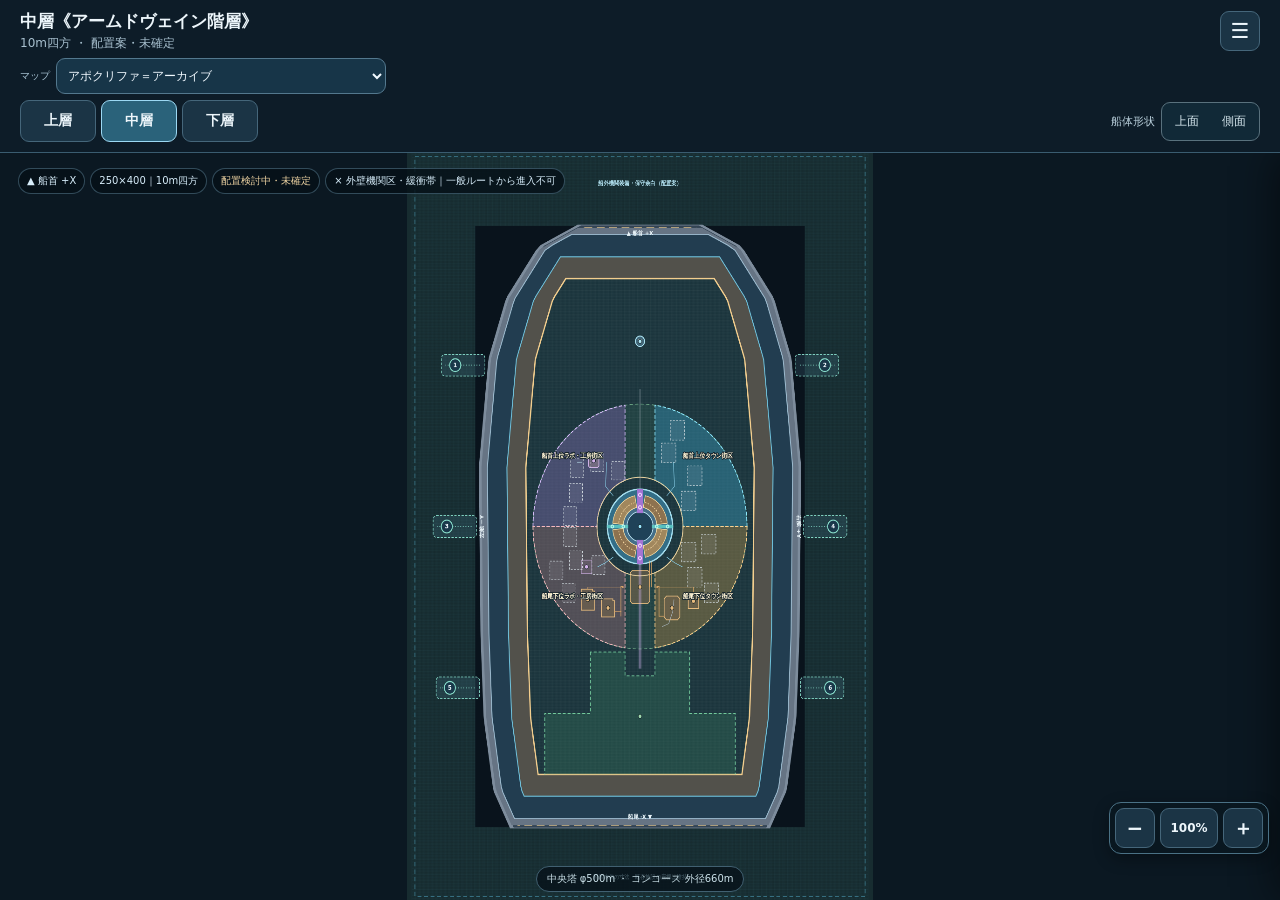
==== index.html @ a23cf56b "Draw and pick edited Arbora macro shapes instead of bounding rectangles" ====
<!doctype html><html lang="ja"><head><meta charset="utf-8"><meta name="viewport" content="width=device-width,initial-scale=1,viewport-fit=cover"><title>AA 階層マップ｜上層・中層・下層</title><style>
:root{color-scheme:dark;--panel:#102330;--line:#3a5c70;--muted:#a8c0cf;--fg:#edf6fb; font-family:system-ui,'Noto Sans JP',sans-serif}
*{box-sizing:border-box}html,body{margin:0;height:100%;}body{overflow:hidden;background:#08131b;color:var(--fg)}
button{font:inherit;cursor:pointer;color:inherit;border:1px solid #45667a;background:#1b3445;border-radius:9px;padding:9px 12px}
button:disabled{opacity:.35;cursor:wait}button:hover:not(:disabled){border-color:#98cdea}button.on{background:#245e78;border-color:#89d3f2}
.app{height:100vh;height:100dvh;display:grid;grid-template-rows:auto minmax(0,1fr);overflow:hidden}
.topbar{position:relative;z-index:5;display:grid;grid-template-columns:minmax(0,1fr) auto;grid-template-areas:"title menu" "world world" "floors shape";align-items:center;gap:6px 9px;min-height:94px;padding:8px 12px;border-bottom:1px solid var(--line);background:#0d1c28;padding-top:max(8px,env(safe-area-inset-top))}
.topbar .brand{grid-area:title}
.topbar #menuBtn{grid-area:menu;justify-self:end}
.worldNav{grid-area:world;display:flex;align-items:center;min-width:0;gap:6px}
.worldNav label{font-size:10px;color:#abc6d6;flex:none}
.worldSelect{width:100%;min-width:0;max-width:330px;border:1px solid #53788e;border-radius:9px;background:#173548;color:#f1f9ff;font-size:12px;font-family:inherit;min-height:36px;padding:6px 7px}
.worldSelect:focus-visible{outline:2px solid #97d6ef;outline-offset:1px}
.floor-tabs{grid-area:floors;justify-self:start}
.worldEmpty{position:absolute;inset:0;display:flex;justify-content:center;align-items:center;padding:20px;text-align:center;background:#0b1822}
.worldEmpty[hidden]{display:none}
.worldEmptyInner{max-width:410px;border:1px solid #3b596c;border-radius:15px;padding:24px 20px;background:#122733}
.worldEmptyInner h2{font-size:20px;margin:0 0 12px}
.worldEmptyInner p{font-size:13px;color:#b6cddd;line-height:1.7;margin:0}
.app[data-world="dark_world"] .topbar{grid-template-areas:"title menu" "world world"}
.app[data-world="dark_world"] .floor-tabs,.app[data-world="dark_world"] .mapfooter,.app[data-world="dark_world"] #shipOrientationChip,.app[data-world="dark_world"] .drawerTabs,.app[data-world="dark_world"] .drawerSection{display:none!important}
.app[data-world="dark_world"] #darkWorldControls{display:flex!important}
.darkSwatchGrid{display:grid;grid-template-columns:repeat(2,minmax(0,1fr));gap:7px}
.darkSwatch{display:flex;gap:7px;align-items:center;text-align:left;font-size:12px;min-height:37px;min-width:0;padding:6px}
.darkSwatch.on{background:#245c77;border-color:#a9def5}
.darkColor{display:inline-block;flex:none;width:17px;height:17px;border-radius:5px;border:1px solid #ffffff55}
.darkModeButtons{display:grid;grid-template-columns:repeat(3,minmax(0,1fr));gap:6px}
.darkModeButtons button{padding:8px 3px;font-size:11px}
.darkEditingInfo{font-size:12px;line-height:1.65;color:#b9d1df}
.darkActionButtons{display:grid;grid-template-columns:1fr 1fr;gap:8px}
.darkActionButtons button{font-size:12px;padding:10px 5px}
.mapGridInputs{display:grid;grid-template-columns:1fr 1fr;gap:8px;margin:7px 0}
.mapGridInputs label{font-size:12px;color:#b8d3e2;min-width:0}
.mapGridInputs input{width:100%;min-width:0;font:inherit;font-size:15px;padding:9px 7px;margin-top:5px;border:1px solid #52768a;border-radius:8px;background:#0c1e29;color:#fff}
.mapGridApply{width:100%;font-weight:700;margin-top:4px}
.mapGridPresets{display:grid;grid-template-columns:repeat(4,minmax(0,1fr));gap:5px;margin-top:9px}
.mapGridPresets button{padding:8px 2px;font-size:11px;white-space:nowrap}
.mapGridHint{font-size:11px;line-height:1.55;color:#b8cddc}
.darkOverlayButtons{display:grid;grid-template-columns:repeat(3,minmax(0,1fr));gap:5px}
.darkOverlayButtons button{padding:9px 3px;font-size:11px}
.darkList{display:flex;flex-direction:column;gap:7px}
.darkListItem{display:grid;grid-template-columns:minmax(0,1fr) auto;align-items:center;gap:6px;border:1px solid #3a5969;border-radius:9px;padding:7px;background:#122a37}
.darkListItem input{min-width:0;width:100%;padding:6px 7px;color:#f1f7fa;background:#0b1f2d;border:1px solid #52768a;border-radius:6px;font-size:12px}
.darkListItem button{padding:6px 8px;font-size:11px}
.darkTextInput{width:100%;margin:7px 0;padding:9px;color:#f1f7fa;background:#0b1f2d;border:1px solid #52768a;border-radius:7px;font-size:13px}
.darkTiny{font-size:11px;line-height:1.55;color:#a4c2d0}
.darkModeButtons{grid-template-columns:repeat(3,minmax(0,1fr))}
#darkWorldControls[hidden]{display:none!important}
.iconbtn{width:40px;height:40px;padding:0;flex:none;font-size:21px;display:grid;place-items:center}
.brand{min-width:0;flex:1;display:flex;flex-direction:column;gap:2px;overflow:hidden}
.brand h1{margin:0;font-size:14px;font-weight:750;white-space:nowrap;text-overflow:ellipsis;overflow:hidden}
.brand p{margin:0;font-size:10px;color:var(--muted);white-space:nowrap;overflow:hidden;text-overflow:ellipsis}
.floor-tabs{display:flex;gap:5px;flex:none}
.floor-tab{min-width:49px;padding:9px 9px;font-size:12px;font-weight:700;white-space:nowrap}
.floor-tab.on{background:#2a627a;border-color:#9cd8f3}
.floor-tab small{display:none}
.mapstage{min-height:0;position:relative;overflow:hidden}
.mapbox{position:absolute;inset:0;display:flex;align-items:center;justify-content:center;background:#0b1822;overflow:hidden}
.mapbox canvas{display:block;max-height:100%;max-width:100%;width:auto;height:auto;aspect-ratio:5/8;object-fit:contain;cursor:grab;touch-action:none;background:#172b30}
.mapchips{position:absolute;left:10px;top:10px;display:flex;flex-wrap:wrap;gap:5px;pointer-events:none;max-width:calc(100% - 20px)}
.chip{font-size:10px;padding:5px 8px;border-radius:99px;background:rgba(6,16,24,.82);border:1px solid rgba(117,164,190,.4);color:#d7edfa}
#layoutNotice{color:#efd4a3}
.mapfooter{position:absolute;bottom:8px;left:8px;right:8px;display:flex;justify-content:center;pointer-events:none}
.scale{font-size:10px;color:#cce2ea;background:rgba(6,16,24,.76);padding:5px 10px;border-radius:99px;border:1px solid #416071}
.drawerShade{position:absolute;inset:0;z-index:15;background:rgba(2,8,12,.52);display:none}
.drawerShade.show{display:block}
.drawer{position:absolute;left:auto;right:0;top:0;bottom:0;z-index:16;width:min(355px,78vw);border-left:1px solid #49697c;background:#10222e;box-shadow:-14px 0 38px #0007;transform:translateX(102%);transition:transform .23s ease;display:flex;flex-direction:column;overflow:hidden}
.drawer.open{transform:translateX(0)}
.drawerHeader{display:flex;flex-direction:column;gap:7px;padding:12px 12px 9px;border-bottom:1px solid #314f60;font-weight:750;flex:none}
.drawerTitle{font-size:13px;font-weight:750;color:#d5ebf7}
.drawerTabs{display:grid;grid-template-columns:repeat(3,minmax(0,1fr));gap:5px}
.drawerTab{font-size:12px;font-weight:700;padding:9px 4px;border-color:#3f6276;background:#162d3c;white-space:nowrap}
.drawerTab.on{background:#28617e;border-color:#9fd5ec}
.drawerBody{flex:1;min-height:0}
.drawerSection{display:flex;flex-direction:column;gap:14px}
.drawerSection[hidden]{display:none!important}
.drawerBody{min-height:0;overflow:auto;overscroll-behavior:contain;padding:14px;display:flex;flex-direction:column;gap:14px;padding-bottom:max(16px,env(safe-area-inset-bottom))}
.panel{border:1px solid #345568;border-radius:12px;background:#152c3a;padding:12px}
.panel h2{font-size:14px;margin:0 0 10px}
.panel p{font-size:12px;line-height:1.6;color:var(--muted);margin:8px 0}
.controls{display:grid;grid-template-columns:1fr 1fr;gap:7px}
.controls button{font-size:12px;text-align:left;padding:9px}
.controls #reset{grid-column:span 2;text-align:center}
#gridSize{font-size:11px}
#places{display:flex;flex-wrap:wrap;gap:6px;max-height:240px;overflow-y:auto}
.listbtn{padding:7px 9px;font-size:12px}.listbtn.on{background:#276380;border-color:#b8e3f3}
.placeGroup{display:flex;flex-direction:column;gap:6px;padding:8px;border-radius:10px;border:1px solid #547183;background:#0f2634;width:100%}
.placeGroupTitle{font-weight:750;background:#3b3c35;border-color:#b99c62}
.placeGroupChildren{display:flex;flex-wrap:wrap;gap:5px}
.placeGroupChildren .listbtn{font-size:11px;padding:7px 8px}
.compoundBranches{display:flex;flex-wrap:wrap;gap:6px;margin:9px 0}
.compoundBranches button{font-size:12px;padding:8px 9px}
.compoundNote{font-size:11px;color:#b7c8d4}
.compoundFunctions{margin:8px 0 0;padding-left:18px;color:#d9e7ef;font-size:12px;line-height:1.6}
.legend{display:grid;grid-template-columns:18px 1fr;gap:7px 9px;font-size:12px;align-items:center;line-height:1.35}
.swatch{height:9px;border-radius:4px}
.layoutButton{width:100%;text-align:center;background:#64492e;border-color:#bd9460;font-weight:650}
.editLink{display:block;border:1px solid #7cb6d4;padding:10px;text-align:center;border-radius:9px;color:#e9f6ff;background:#25506a;text-decoration:none;font-size:12px}
.notice{font-size:12px;line-height:1.7;color:var(--muted)}
.selectedDetail{font-size:12px;line-height:1.55;overflow-wrap:anywhere}
.selectedDetail h3{font-size:15px;margin:0 0 9px;color:#f3fbff}
.selectedDetail p{margin:8px 0;color:#dcebf4}
.selectedDetail .meta{margin:8px 0}
.zoomControls{position:absolute;right:11px;bottom:46px;z-index:18;display:flex;align-items:center;gap:5px;background:rgba(9,23,32,.92);border:1px solid #4a7185;border-radius:12px;padding:5px;box-shadow:0 5px 16px #0005}
.zoomControls button{min-width:40px;min-height:40px;padding:4px 8px;font-size:20px;font-weight:700;touch-action:manipulation}
.zoomControls .zoomReset{font-size:12px;min-width:58px}
@media(max-width:425px){.drawer{width:min(340px,78vw)}.zoomControls{right:8px;bottom:38px;gap:3px}.zoomControls button{min-width:35px;min-height:37px}.zoomControls .zoomReset{min-width:51px}}
.popupMask{position:absolute;inset:0;background:transparent;display:none;z-index:25;align-items:flex-end;justify-content:flex-start;padding:12px;padding-bottom:102px;pointer-events:none}
.popupMask.show{display:flex}
.popupCard{position:relative;width:min(350px,74%);max-height:min(40%,280px);overflow-y:auto;pointer-events:auto;background:#152a37;border-radius:16px;border:1px solid #6289a0;padding:17px 38px 13px 16px;box-shadow:0 18px 44px #0009}
.popupCard h3{margin:0 0 9px;font-size:18px}
.popupDismiss{position:absolute;right:6px;top:6px;min-width:30px;min-height:30px;font-size:19px;border-radius:8px;border:1px solid #668697;background:#193542;color:#eff7fa;cursor:pointer}
.popupCard p{font-size:13px;line-height:1.65;margin:8px 0}
.popupCard .small,.popupCard .extra{color:#b6d2e1;font-size:12px}
.meta{display:flex;flex-wrap:wrap;gap:5px;margin:7px 0}
.pill{font-size:11px;border:1px solid #628092;padding:3px 8px;border-radius:99px;color:#d6edf8}
.popHint{font-size:11px;color:#95b3c2;margin-top:12px}
@media(min-width:760px){.topbar{min-height:72px;padding:10px 20px}.brand h1{font-size:17px}.brand p{font-size:12px}.floor-tab{font-size:14px;min-width:76px;padding:11px 15px}.mapchips{left:18px;top:15px}}
@media(max-width:375px){.topbar{gap:5px;padding-inline:7px}.iconbtn{width:36px;height:38px}.floor-tab{min-width:42px;padding:7px 6px}.brand h1{font-size:12px}.brand p{font-size:9px}.worldNav label{display:none}.worldSelect{font-size:11px;padding-inline:5px}}
.shipViews{display:inline-flex;gap:3px;padding:3px;border:1px solid #59717d;border-radius:9px;background:#112937}
.shipViews button{cursor:pointer;color:#d8e9f0;background:transparent;border:1px solid transparent;border-radius:7px;padding:5px 8px;font-size:12px;white-space:nowrap}
.shipViews button.on{background:#296780;border-color:#7eaec5;color:#fff}
.shipViews[hidden]{display:none!important}
.shapeHeader{grid-area:shape;display:flex;align-items:center;gap:6px;justify-self:end}
.shapeHeader[hidden]{display:none!important}
.shapeHeaderLabel{font-size:11px;color:#b8ceda;white-space:nowrap}
.shapeHeader .shipViews button{padding:6px 9px;font-size:12px}
@media(max-width:440px){.shapeHeaderLabel{font-size:10px}.shapeHeader .shipViews button{padding:6px 7px;font-size:11px}.floor-tab{min-width:42px;padding:7px 6px}}
.shipPartsLegend{position:absolute;z-index:8;left:10px;bottom:10px;width:min(310px,calc(100% - 20px));max-height:60vh;overflow:auto;padding:9px 11px;border:1px solid #64869a;border-radius:11px;background:#0d2637f5;box-shadow:0 8px 24px #0008}
.shipPartsLegend[hidden]{display:none!important}
.shipPartsLegend summary{font-size:13px;font-weight:750;cursor:pointer}
.shipPartsHint{font-size:11px;line-height:1.55;color:#b9d0dd}
.shipPartsList{display:grid;grid-template-columns:repeat(2,minmax(0,1fr));gap:5px;margin-top:8px}
.shipPartsList button{text-align:left;font-size:11px;padding:7px 6px;min-width:0}
.shipPartsList button.on{background:#665738;border-color:#ffe19c}
.shipPartDetail{font-size:12px;line-height:1.6;margin-top:9px;padding:9px;border:1px solid #426175;border-radius:8px;background:#163145}
.shipPartDetail strong{display:block;margin-bottom:4px}
.shipPartStatus{font-size:10px;color:#edd4a0}
@media(max-width:420px){.shipPartsLegend{max-height:49vh;width:min(290px,calc(100% - 16px))}.shipPartsList button{font-size:10px}}

.propulsionPanel{border-left:3px solid #8bd1e4}
.propulsionHelp{color:#cde0ea;font-size:12px;line-height:1.7}
.propulsionList{display:grid;grid-template-columns:repeat(2,minmax(0,1fr));gap:5px}
.propulsionListButton{font-size:11px!important;padding:8px 7px!important;text-align:left}
.propulsionListButton span{font-size:10px;color:#e2ce9e}
.propulsionListButton.on{background:#514d36;border-color:#ead9a4}
.propulsionHint{color:#c4d5df;font-size:11px;line-height:1.6}

.shipHullLayersLegend{display:flex;flex-wrap:wrap;align-items:center;justify-content:center;gap:5px 12px;padding:7px 10px;margin:3px auto 6px;border:1px solid #345263;background:#102533;border-radius:9px;max-width:760px;font-size:11px;color:#dae9ef}
.shipHullLayersLegend[hidden]{display:none}
.shipHullLayersLegend span{display:inline-flex;align-items:center;gap:5px}
.shipHullLayersLegend i{display:inline-block;width:13px;height:13px;border:1px solid #a9b7bf;border-radius:2px;flex:none}
.shipHullLayersLegend .shipLayerDraft{color:#d8be83;font-size:10px}
.aaCollisionItem{display:flex;gap:5px;align-items:center;flex-wrap:wrap;padding:5px 0;border-bottom:1px solid #324452;font-size:11px}
.aaCollisionItem button{font-size:11px;color:#ffd0c4;border:1px solid #915e5b;background:#332a30;border-radius:5px;padding:5px;cursor:pointer}
.aaCollisionItem small{color:#d4c3b4;font-size:10px}
#aaCollisionCount{color:#ffafa5}
.lowerRouteLegend{display:flex;flex-wrap:wrap;gap:5px 13px;font-size:11px;padding:8px;border:1px solid #425462;border-radius:8px;color:#e5d8b9}
#lowerRoutingPanel[hidden]{display:none}
</style></head>
<body><div class="app" id="appRoot" data-world="apocrypha_archive">
<header class="topbar">
 <div class="brand"><h1 id="mapTitle">中層《アームドヴェイン階層》</h1><p id="mapSubtitle">100m四方 ・ 配置案を読み込み中</p></div>
 <nav class="floor-tabs" role="tablist" aria-label="階層マップ">
  <button class="floor-tab" type="button" role="tab" aria-selected="false" data-map="upper">上層</button>
  <button class="floor-tab on" type="button" role="tab" aria-selected="true" data-map="middle">中層</button>
  <button class="floor-tab" type="button" role="tab" aria-selected="false" data-map="lower">下層</button>
 </nav>
 <div class="shapeHeader" id="shipViewControls" aria-label="船体の外観（上面・側面）"><span class="shapeHeaderLabel">船体形状</span><span class="shipViews"><button id="shipTopView" type="button" aria-pressed="false">上面</button><button id="shipSideView" type="button" aria-pressed="false">側面</button></span></div>
 <div class="worldNav"><label for="worldSelect">マップ</label><select id="worldSelect" class="worldSelect" aria-label="表示するマップを選択"></select></div>
 <button id="menuBtn" class="iconbtn" type="button" aria-label="表示メニューを開く" aria-controls="drawer" aria-expanded="false">☰</button>
</header>
<main class="mapstage">
 <div class="mapbox"><canvas id="map" width="1000" height="1600" aria-label="施設・道路をタップして概要を表示するマップ"></canvas></div>
 <section id="worldEmpty" class="worldEmpty" hidden aria-live="polite"><div class="worldEmptyInner"><h2 id="emptyWorldTitle">ダークワールド</h2><p>このマップのデータはまだ登録されていません。追加後にここから切り替えられます。</p></div></section>
 <details id="shipPartsLegend" class="shipPartsLegend" hidden><summary>船体の部位を確認 <span id="shipPartsCount"></span></summary><p class="shipPartsHint">図の番号または一覧を押すと部位名と用途が表示されます。外装の細部は仮デザインです。</p><div id="shipPartsList" class="shipPartsList"></div><div id="shipPartDetail" class="shipPartDetail" aria-live="polite">部位を選択してください。</div></details>
 <div id="shipHullLayersLegend" class="shipHullLayersLegend" aria-label="船体断面構成（配置案）">
 <span><i style="background:#667484"></i>外装甲</span>
 <span><i style="background:#223d50"></i>機関・保守</span>
 <span><i style="background:#52514b"></i>隔壁・緩衝</span>
 <span><i style="background:#1b343c"></i>居住・研究</span>
 <span class="shipLayerDraft">外周構造は仮寸法／一般通路と非接続</span>
 </div>
 <div class="mapchips"><span class="chip" id="shipOrientationChip">▲ 船首 +X</span><span class="chip" id="gridReadout">100m / 25×40</span><span class="chip" id="layoutNotice">配置案</span><span class="chip" id="thrusterAccessChip">× 外壁機関区・緩衝帯｜一般ルートから進入不可</span></div>
 <div class="mapfooter"><span class="scale">中央塔 φ500m ・ コンコース 外径660m</span></div>
 <div class="zoomControls" aria-label="地図の拡大縮小">
  <button id="zoomOut" type="button" aria-label="縮小">−</button>
  <button id="zoomReset" type="button" class="zoomReset" aria-label="等倍に戻す">100%</button>
  <button id="zoomIn" type="button" aria-label="拡大">＋</button>
 </div>
 <div class="drawerShade" id="drawerShade"></div>
 <aside class="drawer" id="drawer" aria-label="表示メニュー" aria-hidden="true">
  <div class="drawerHeader">
   <div class="drawerTitle">マップメニュー</div>
   <div class="drawerTabs" role="tablist" aria-label="メニュー項目">
    <button type="button" class="drawerTab on" role="tab" data-menu-tab="facilities" aria-selected="true" aria-controls="panelFacilities">施設</button>
    <button type="button" class="drawerTab" role="tab" data-menu-tab="display" aria-selected="false" aria-controls="panelDisplay">表示設定</button>
    <button type="button" class="drawerTab" role="tab" data-menu-tab="info" aria-selected="false" aria-controls="panelInfo">情報</button>
   </div>
  </div>
  <div class="drawerBody">
   <div id="darkWorldControls" class="drawerSection" hidden>
    <section class="panel"><h2>ダークワールド（仮マップ）</h2><p>上中央＝ヘル。参考画像の輪郭を独立した地形レイヤーとして表示。領地・ヘル・中間マスと距離は仮設定です。</p><p id="darkStatus" class="darkEditingInfo">マップを読み込み中…</p></section>
    <section class="panel"><h2>マス数の設定</h2>
     <div id="darkGridCurrent" class="darkGridCurrent">現在：64×64</div>
     <div class="mapGridInputs">
      <label for="darkGridCols">横マス数<input type="number" id="darkGridCols" min="4" max="128" step="1" value="64"></label>
      <label for="darkGridRows">縦マス数<input type="number" id="darkGridRows" min="4" max="128" step="1" value="64"></label>
     </div>
     <button id="darkGridApply" class="mapGridApply" type="button">マス数を変更</button>
     <div class="mapGridPresets">
      <button type="button" data-dark-grid-preset="32">32×32</button>
      <button type="button" data-dark-grid-preset="48">48×48</button>
      <button type="button" data-dark-grid-preset="64">64×64</button>
      <button type="button" data-dark-grid-preset="96">96×96</button>
     </div>
     <p class="mapGridHint">4〜128マス／方向。参考画像の輪郭はそのまま。編集済みの領地・地形・拠点・経路を比率に合わせて再配置します。マス数を減らすと細かな編集は失われることがあります。</p>
    </section>
    <section class="panel"><h2>地図の表示</h2><div class="darkActionButtons"><button type="button" id="darkGridToggle">グリッド：ON</button><button type="button" id="darkGridTop">最前面：OFF</button></div><p>この表示設定はアポクリファ＝アーカイブと共通で、ブラウザに保存されます。</p></section>
    <section class="panel"><h2>レイヤー表示</h2><div class="darkOverlayButtons">
      <button class="on" id="darkReference" type="button">参考地形：ON</button>
      <button id="darkTiles" type="button">地形マス：OFF</button>
      <button class="on" id="darkBorders" type="button">境界：ON</button>
      <button class="on" id="darkRoutes" type="button">経路：ON</button>
      <button class="on" id="darkSites" type="button">拠点：ON</button>
     </div><p>参考画像の地形を下地に表示。地形マスをONにすると編集用マスの属性色を重ねます。細かい輪郭はマス数に依存しません。</p></section>
    <section class="panel"><h2>マスの操作</h2><div class="darkModeButtons">
      <button class="on" type="button" data-dark-mode="inspect">確認</button>
      <button type="button" data-dark-mode="terrain">地形編集</button>
      <button type="button" data-dark-mode="territory">領地編集</button>
      <button type="button" data-dark-mode="route">経路を引く</button>
      <button type="button" data-dark-mode="site">拠点を追加</button>
     </div><p>地形・領地は1マスずつ変更。経路は始点と終点の2マスを順にタップ。拠点は名称を入力後、設置マスをタップします。</p></section>
    <section class="panel"><h2>選択マス</h2><div id="darkTileInfo" class="darkEditingInfo">マスを選択してください。</div></section>
    <section class="panel"><h2>地形マス</h2><div id="darkTerrainPalette" class="darkSwatchGrid"></div></section>
    <section class="panel"><h2>領地・区画</h2><div id="darkOwnerPalette" class="darkSwatchGrid"></div></section>
    <section class="panel"><h2>都市・拠点</h2><label class="darkTiny" for="darkSiteName">追加する拠点名</label>
     <input id="darkSiteName" class="darkTextInput" type="text" value="新しい拠点（仮）" maxlength="90">
     <div id="darkSiteList" class="darkList"></div>
     <p>既存拠点の名前は直接変更できます。削除は各行の「削除」から行えます。</p>
    </section>
    <section class="panel"><h2>移動経路</h2><p id="darkRouteHint" class="darkTiny">地図上で2マスを選ぶと、仮の経路を追加します。</p>
     <div id="darkRouteList" class="darkList"></div>
     <p>黄色の破線は未確定の経路案であり、実際の通行を保証しません。</p>
    </section>
    <section class="panel"><h2>データ管理</h2><div class="darkActionButtons"><button type="button" id="darkExport">JSON書き出し</button><button type="button" id="darkReset">初期配置に戻す</button></div><p>変更はこのブラウザに自動保存されます。GitHubやNotionへは自動送信しません。</p></section>
   </div>
   <div id="panelFacilities" class="drawerSection" role="tabpanel" data-menu-panel="facilities">
    <section class="panel" id="selectedPanel" hidden aria-live="polite">
     <h2>選択施設の概要</h2><div class="selectedDetail" id="selectedDetail"></div>
    </section>
    <section class="panel propulsionPanel" id="propulsionPanel"><h2>推進機関区・専用保守設備</h2>
    <p class="propulsionHelp"><span id="propulsionFloorName"></span>｜外周の青色区画（上層）、緑色（中層）、橙色（下層）は船外側の専用設備の仮配置です。<strong>一般ルートから進入不可</strong>。番号か一覧で説明を確認できます。</p>
    <div id="propulsionList" class="propulsionList"></div><p class="propulsionHint">※外装甲・機関整備区・独立した防振緩衝区・内部生活区の多重構造を表示。装置数と専用整備路は未確定です。</p></section>
    <section class="panel" id="lowerRoutingPanel" hidden>
 <h2>下層の道路・通路 <span id="lowerRouteCount"></span></h2>
 <p id="lowerRouteAccessInfo" class="mapGridHint"></p>
 <div class="lowerRouteLegend"><span style="color:#d7acf2">┄ 上層専用出撃路</span><span>━━ 一般連絡</span><span style="color:#a8c2dd">┄ 貨物・整備</span><span style="color:#85dbc0">┄ 有機物密閉</span><span style="color:#ef9a72">┄ 危険物専用</span><span style="color:#ffa5b4">━ 封鎖隔壁</span><span>◆ 認証ゲート</span></div>
 <p class="mapGridHint">経路は10m単位の配置検討案。危険物・密閉路と一般通路の交差は、自由に乗り換えできる交差点を意味しません。道路幅・個別ゲート位置は未確定です。</p>
 </section>
 <section class="panel" id="upperAccessAudit" hidden>
 <h2>上層の認証門・通路接続（未確定）</h2>
 <p class="mapGridHint">GitHub再配置案では認証門が既存の認証通路から離れています。黄色の「!」は位置ずれ警告で、破線は通行可能な経路ではありません。</p>
 <p class="mapGridHint">M認証門：(0,-750)／通路：(0,-190)～(0,-250)<br>E認証門：(-400,180)／通路：(0,190)～(0,250)</p>
 <p class="mapGridHint">再配置後の施設と道路の交差が残るため、認証門への新規道路は未登録です。</p>
 <p><a href="./docs/aa-upper-access-audit-v1.md" target="_blank" rel="noopener noreferrer">接続監査メモ（GitHub配置案）を開く</a></p>
 </section>
 <section class="panel" id="otherTerminalLayout" hidden>
 <h2>中央ターミナルの内部構成（上層・下層／仮表示）</h2>
 <p class="mapGridHint">ターミナルを選択したときだけ内部区画の説明を表示します。</p>
 <p id="otherTerminalLayoutText" class="mapGridHint">中央塔は直径500mのまま。乗降・認証・支援機能を、各階層の役割に合わせて区画配置します。</p>
 <p class="mapGridHint">紫色の縦動線＝大型機専用48m、青緑の横動線＝一般24m。上層研究区の認証門、下層の危険物・貨物通路とは無条件に連絡しません。地図上の円弧は施設配置の検討用表示で、Notionの確定間取りではありません。</p>
 <p><a href="./docs/aa-three-floor-terminal-and-middle-space-review-v1.md" target="_blank" rel="noopener noreferrer">3階層ターミナルと中層空間の整理メモを開く</a></p>
 </section>
 <section class="panel" id="middleCentralLayout" hidden>
 <h2>中層中央生活圏（再配置案）</h2>
 <p class="mapGridHint">リンクターミナルを選択すると内部構成、ドームを選択すると8受付・小作戦室の詳細を表示します。</p>
 <p class="mapGridHint">リンクターミナル直径500mの内部に、レジストリンク・ドームを配置しました。中央の一般・大型機乗降区（半径100m）、待機・認証帯（100～130m）、環状の任務受付・小作戦室（130～210m）、外周の出口区（210～250m）の構成です。</p>
 <p class="mapGridHint">青＝8か所の任務受付／紫色の小部屋＝各受付に隣接した作戦室／紫の太い通路＝大型機専用（船首・船尾）／青緑＝一般通路（左右舷）。専用シャッターと隔壁で動線を区別します。</p>
 <p class="mapGridHint">ドームはターミナル内部の施設であり、外部の独立建築ではありません。タウン・工房街・アルキメリアラボはターミナル外周の生活圏へ集約。中央通路は仮配線、外周道路は未確認。Notionは未変更です。</p>
 <details><summary>中層の未割当領域・用途別整理を確認</summary>
  <div id="middleSpaceReviewSummary" class="mapGridHint"></div>
 </details>
 <p><a href="./docs/aa-middle-terminal-integrated-guild-v2.md" target="_blank" rel="noopener noreferrer">ターミナル内ドーム・通路構成案を確認する</a></p>
 </section>
 <section class="panel" id="aaCollisionAudit" hidden>
 <h2>施設の重複確認 <span id="aaCollisionCount"></span></h2>
 <p class="mapGridHint">赤色枠は再配置案で重なっている独立施設です。地区全体の枠とその内部施設など、完全に包含される組み合わせは除外しています。重複項目を押すと該当施設へ移動します。</p>
 <div id="aaCollisionList"></div>
 </section>
 <section class="panel"><h2>施設一覧</h2><div id="places"></div><p>選択してもメニューは閉じません。該当する場所にズームします。</p></section>
   </div>
   <div id="panelDisplay" class="drawerSection" role="tabpanel" data-menu-panel="display" hidden>
    <section class="panel"><h2>配置と編集</h2>
    <button id="layoutToggle" class="layoutButton" hidden aria-hidden="true" tabindex="-1">旧表示切替</button>
    <p>施設・道路は現在GitHubの制作案を表示しています。</p>
    <a class="editLink" href="./overview.html">▣ 中層A・B・C配置を地図で比較する</a>
    <a class="editLink" href="./editor.html">✎ 施設の配置を編集する（下書き）</a></section>
    <section class="panel"><h2>マス数の設定（現在の階層）</h2>
     <div class="mapGridInputs">
      <label for="aaGridCols">横マス数<input type="number" id="aaGridCols" min="4" max="500" step="1" value="250"></label>
      <label for="aaGridRows">縦マス数<input type="number" id="aaGridRows" min="4" max="500" step="1" value="400"></label>
     </div>
     <button id="aaGridApply" type="button" class="mapGridApply">この階層に適用</button>
     <p id="aaGridStatus" class="mapGridHint">現在：250×400</p>
     <p class="mapGridHint">施設の座標と船の実寸（横2,500m×縦4,000m）は変更しません。自由指定ではマスの縦横の実寸が異なる場合があります。階層ごとにブラウザへ保存します。</p>
    </section>
    <section class="panel"><h2>船体外形（コード描画）</h2><div class="controls"><button id="hullToggle" class="on" type="button" aria-pressed="true">船体外壁：ON</button></div><p>上面図・側面図を切り替えできます。4,000m×最大幅2,500mを基準とし、外形の細部と各階層の高さは仮案です。施設座標は変更しません。</p></section>
    <section class="panel"><h2>表示切替</h2>
     <div class="controls">
      <button class="on" data-layer="labels">施設名</button>
      <button class="on" data-layer="grid">グリッド</button>
      <button id="gridSize">10m／50mの既定値に切替</button>
      <button id="gridOnTop" type="button" aria-pressed="false">グリッド最前面</button>
      <button class="on" data-layer="districts">地区境界</button>
      <button class="on" data-layer="roads">道路</button>
      <button class="on" data-layer="pods">輸送ポッド</button>
      <button class="on" data-layer="freight">貨物・整備路</button>
       <button class="on" data-layer="structures" type="button">構造柱・隔壁（仮）</button>
      <button data-layer="drafts" hidden>旧区画案</button>
      <button id="reset">選択解除</button>
     </div>
     <p>水色の大小の四角は主な構造支柱の候補です。建物・道路との干渉を避けて配置した未確定の表示用マーカーであり、支柱の必要本数や強度が確定したわけではありません。ほかの階層には未承認の隔壁・認証門の確認表示もあります。表示のON/OFFで施設や道路の配置は変わりません。</p>
      <p>表示設定はこのブラウザに自動保存されます。再読み込み後も反映されます。</p>
    </section>
   </div>
   <div id="panelInfo" class="drawerSection" role="tabpanel" data-menu-panel="info" hidden>
    <section class="panel"><h2>中央部の区画と寸法</h2><div class="legend">
     <i class="swatch" style="background:#438ca6"></i><span>中央ターミナル塔：直径500m</span>
     <i class="swatch" style="background:#ead29f"></i><span>コンコース：半径250〜330m（外径660m）</span>
     <i class="swatch" style="background:#84c69e"></i><span>中層生活・整備環状地区：外径1,440m</span>
    </div><p>中央の大きな円全体がターミナル本体ではありません。</p></section>
    <section class="panel"><h2>道路・経路</h2><div class="legend">
     <i class="swatch" style="background:#a8b5bd"></i><span>幹線・一般道路</span>
     <i class="swatch" style="background:#69b9e5"></i><span>歩行・生活通路</span>
     <i class="swatch" style="background:#f0b36e"></i><span>貨物道路・トンネル</span>
     <i class="swatch" style="background:#b7a1fc"></i><span>輸送ポッド</span>
     <i class="swatch" style="background:#bd7f7d"></i><span>非常用迂回路</span>
    </div></section>
    <section class="panel"><h2>地図の説明</h2><p class="notice" id="mapNotice">データを読み込み中です。</p><p>施設の隣接や未描画の空間は、通行可能という意味ではありません。正式な地理設定はNotionに従います。</p></section>
   </div>
  </div>
 </aside>
 <div class="popupMask" id="popupMask" aria-hidden="true">
  <div class="popupCard" role="dialog" aria-modal="false" aria-label="施設・区画の説明"><button type="button" class="popupDismiss" id="popupDismiss" aria-label="説明を閉じる">×</button><div id="info"></div></div>
 </div>
</main>
</div><script src="./dark-world-reference-trace.js"></script><script src="./dark-world.js"></script><script src="./aa-structure-overlay.js"></script><script src="./middle-central-ring.js"></script><script src="./aa-map-engine.js"></script><script src="./aa-terminal-interior.js"></script><script>
const canvas=document.getElementById('map'),ctx=canvas.getContext('2d');const W=1000,H=1600;let gridMeters=10;
const MAP_INSET_X=.70,MAP_INSET_Y=.80; // exterior margin; ship dimensions and canonical source unchanged
const GRID_FLOOR_IDS=['upper','middle','lower'];
const aaGrids={upper:{cols:250,rows:400},middle:{cols:250,rows:400},lower:{cols:250,rows:400}};
const validAA=n=>Number.isInteger(n)&&n>=4&&n<=500;
function gridSpec(id=preferredFloor){
 const shape=aaGrids[id]||aaGrids.middle,cols=shape.cols,rows=shape.rows;
 return {cols,rows,cw:W/cols,ch:H/rows,cellY:2500/cols,cellX:4000/rows};
}
function readableMeters(n){return String(Math.round(n*100)/100)}
function aaCellLabel(){
 const q=gridSpec();
 return Math.abs(q.cellX-q.cellY)<.001
  ?readableMeters(q.cellX)+'m四方'
  :readableMeters(q.cellY)+'m（横）×'+readableMeters(q.cellX)+'m（縦）';
}
function updateAAGridInfo(){
 const q=gridSpec(),active=activeWorldId==='apocrypha_archive';
 document.getElementById('aaGridCols').value=String(q.cols);
 document.getElementById('aaGridRows').value=String(q.rows);
 document.getElementById('aaGridStatus').textContent='現在：'+q.cols+'×'+q.rows+'／1マス '+aaCellLabel();
 if(active){
  if(shipView==='map')document.getElementById('gridReadout').textContent=q.cols+'×'+q.rows+'｜'+aaCellLabel();
  const subtitle=document.getElementById('mapSubtitle');
  if(shipView==='map'&&subtitle&&subtitle.textContent)subtitle.textContent=aaCellLabel()+' ・ '+(showProposal&&layoutDrafts[preferredFloor]?'配置案・未確定':mapSets[preferredFloor]?.status||'');
  const notice=document.getElementById('mapNotice');
  if(notice?.textContent?.startsWith('船体本体は全長4,000m×最大幅2,500m')){
   const prefix='船体本体は全長4,000m×最大幅2,500m、'+q.cols+'×'+q.rows+'マス（1マス'+aaCellLabel()+'）。';
   notice.textContent=notice.textContent.replace(/^船体本体は全長4,000m×最大幅2,500m、.*?）。/,prefix);
  }
 }
}
function applyAAGridSize(cols,rows){
 if(!validAA(cols)||!validAA(rows)){
  document.getElementById('aaGridStatus').textContent='横・縦とも4〜500の整数で指定してください。';
  return false;
 }
 aaGrids[preferredFloor]={cols,rows};
 updateAAGridInfo();saveDisplaySettings();
 if(activeWorldId==='apocrypha_archive'){
  if(chosen?.kind==='cell')chosen=null;
  renderInfo();draw();
 }
 return true;
}
// Horizontal image axis = ship Y (left = -Y); vertical image axis = ship X (top = +X)
function xy(x,y){return [W/2+y*.4,H/2-x*.4]}
const state={labels:true,grid:true,roads:true,pods:true,freight:true,structures:false,districts:true,drafts:false,gridOnTop:false,hull:true};let chosen=null;
let shipView='map';
let selectedShipPart=null;
const SHIP_PARTS={"top":[{"id":"bow","name":"船首外装","x":500,"y":159,"detail":"船首側の外装輪郭。船首の絞り込み形状は仮案。","num":1},{"id":"armor","name":"主船殻・外装甲","x":174,"y":444,"detail":"外周の船殻と厚い外壁。装甲分割は仮案。","num":2},{"id":"ribs","name":"装甲補強フレーム","x":274,"y":625,"detail":"外装の継ぎ目と船体の長手方向の補強ライン。","num":3},{"id":"core","name":"中央上部構造物","x":500,"y":753,"detail":"甲板上の大型構造物。中央ターミナルが船外露出していると確定したものではない。","num":4},{"id":"seams","name":"外装セクションの境界","x":734,"y":558,"detail":"区画別の外装パネル境界。内部階層の区切りではない。","num":5},{"id":"dome","name":"後部覆蓋ドーム","x":500,"y":1169,"detail":"栽培区をイメージした仮の覆蓋構造。外部ドームの存在は未確定。","num":6},{"id":"stern","name":"船尾外殻","x":495,"y":1510,"detail":"船尾の外側を包む装甲。推進設備の配置は未確定。","num":7}],"side":[{"id":"bow","name":"船首装甲","x":110,"y":297,"detail":"前方の尖った船首外殻。詳細な外形は仮案。","num":1},{"id":"armor","name":"主船殻・側面装甲","x":394,"y":333,"detail":"船の内部を保護する側面外装。装甲パネルは模式的な区切り。","num":2},{"id":"hatches","name":"外装ハッチ","x":300,"y":318,"detail":"側面の四角い開口部。整備・物資搬入向けを想定した仮案。","num":3},{"id":"lights","name":"青色表示ライン","x":605,"y":259,"detail":"船体の状態表示灯・誘導灯の仮イメージ。","num":4},{"id":"tower","name":"中央上部構造物","x":483,"y":122,"detail":"船体上面から張り出す構造物。センサー・管制系などの想定で、用途未確定。","num":5},{"id":"sensors","name":"外部アンテナ","x":645,"y":174,"detail":"外部の観測・通信設備を想定。位置と機能は未確定。","num":6},{"id":"dome","name":"後部覆蓋ドーム","x":795,"y":155,"detail":"船尾寄りのドーム型外装。内部栽培区の位置と一致するとは限らない。","num":7},{"id":"engines","name":"船尾推進器","x":973,"y":336,"detail":"後部の発光する推進部。推進方式と数は未確定。","num":8},{"id":"keel","name":"船底補強帯","x":558,"y":405,"detail":"船底側に通した外殻補強部材。形状は仮案。","num":9}]};
SHIP_PARTS.top.push(
 {id:'gravity',name:'重力軽減機構（内部）',x:500,y:953,detail:'船体にかかる重力を軽減する。船体の慣性は残る。これは説明マーカーで、位置は未確定。'},
 {id:'vector',name:'分散可動スラスター',x:876,y:507,detail:'船首・中央・船尾付近に固定配置する方向可変の補助推進器。船体を周回する円環は採用しない。位置と基数は仮案。'},
 {id:'engine',name:'船尾主推進器',x:500,y:1513,detail:'通常航行・前進用。慣性が残るため減速には逆推力が必要。配置・基数は未確定。'}
);
SHIP_PARTS.side.push(
 {id:'vectors',name:'分散可動スラスター',x:655,y:410,detail:'固定マウントに可動ノズルを取り付けて方向を調整する。船首・中央・船尾の各所に配置する仮案。'},
 {id:'gravity',name:'重力軽減機構（内部）',x:529,y:352,detail:'重力軽減で浮遊するが慣性は残る。説明上のマーカーで、機器座標は未確定。'}
);
SHIP_PARTS.side.find(p=>p.id==='engines').detail='船尾の主推進器。巡航と前進を担当。配置・基数は未確定。';
for(const arr of Object.values(SHIP_PARTS))arr.forEach((p,i)=>p.num=i+1);
function drawVectorThruster(x,y,rotation,size=1){
 ctx.save();ctx.translate(x,y);ctx.rotate(rotation);ctx.scale(size,size);
 ctx.beginPath();ctx.moveTo(-10,-9);ctx.lineTo(10,-9);ctx.lineTo(18,0);ctx.lineTo(10,9);ctx.lineTo(-10,9);ctx.closePath();
 ctx.fillStyle='#325464';ctx.fill();ctx.strokeStyle='#9cbfcf';ctx.lineWidth=3;ctx.stroke();
 ctx.fillStyle='#4cbee7';ctx.fillRect(10,-5,7,10);ctx.restore();
}
function drawTopThrusters(){
 for(const y of [390,830,1250]){
  const half=(W-28)*hullWidth(y/H)/2;
  drawVectorThruster(W/2-half+8,y,Math.PI,1);
  drawVectorThruster(W/2+half-8,y,0,1);
 }
 for(const x of [444,500,556])drawVectorThruster(x,1561,Math.PI/2,.8);
}
function drawSideThrusters(){
 for(const [x,y,a] of [[150,377,Math.PI/2],[355,412,Math.PI/2],[650,415,Math.PI/2],[872,408,Math.PI/2],[159,225,-Math.PI/2],[695,194,-Math.PI/2]])
  drawVectorThruster(x,y,a,.9);
}
// Exterior engine-service envelopes are provisional map decorations, never route-graph nodes.
// Each band corresponds to bow, central hull, or stern; all three formal floors show service access.
// The side is a display convention, NOT a confirmed physical coordinate.
const PROPULSION_AREAS=[
 {id:'bow_port',short:'船首・左舷',section:'船首側',side:-1,t:.23,desc:'方向可変スラスターの船首側保守区画。減速と姿勢変更に用いる外部装置を想定。'},
 {id:'bow_starboard',short:'船首・右舷',section:'船首側',side:1,t:.23,desc:'船首側の方向可変スラスターに対応する保守区画。'},
 {id:'mid_port',short:'中央・左舷',section:'船体中央',side:-1,t:.50,desc:'横移動・姿勢保持に用いる補助スラスターの整備区画。'},
 {id:'mid_starboard',short:'中央・右舷',section:'船体中央',side:1,t:.50,desc:'船体中央の方向可変スラスターに対応する保守区画。'},
 {id:'stern_port',short:'船尾・左舷',section:'船尾側',side:-1,t:.77,desc:'船尾側の補助スラスター保守区画。後部の旋回制御などを想定。'},
 {id:'stern_starboard',short:'船尾・右舷',section:'船尾側',side:1,t:.77,desc:'船尾側の方向可変スラスターに対応する保守区画。'}
];
let selectedPropulsionAreaId=null;
function propulsionAreaPosition(area){
 const y=H*area.t,half=(W-28)*hullWidth(area.t)/2;
 return {x:W/2+area.side*(half+108),y};
}
function propulsionAreaDetails(area){
 const floor=mapSets[currentMap]?.name||'現在の階層';
 return '<h3>'+escHTML(floor)+'｜'+escHTML(area.short)+' 推進機関区</h3>'
  +'<div class="meta"><span class="pill">専用保守設備</span><span class="pill">仮配置／座標未確定</span></div>'
  +'<p>'+escHTML(area.desc)+'</p>'
  +'<p><strong>立入制限：</strong>一般道路・通常リフト・ターミナルから直接進入不可。専用整備通路および認証ゲートを経由する。経路の詳細は未確定。</p>'
  +'<p>船体に固定された方向可変スラスターで、可動円環ではない。機関区の形状・数・正確な座標は未確定。<strong>図中の点は通行可能な出入口ではありません。</strong></p>';
}
function renderPropulsionList(){
 const box=document.getElementById('propulsionList');if(!box)return;
 box.innerHTML=PROPULSION_AREAS.map((area,i)=>
  '<button type="button" class="listbtn propulsionListButton'+(selectedPropulsionAreaId===area.id?' on':'')+'" data-propulsion="'+area.id+'">'
  +(i+1)+'. '+escHTML(area.short)+' <span>仮配置</span></button>'
 ).join('');
 document.getElementById('propulsionFloorName').textContent=mapSets[currentMap]?.name||'';
}
function selectPropulsionArea(id,fromList=false){
 if(activeWorldId!=='apocrypha_archive'||shipView!=='map')return;
 const area=PROPULSION_AREAS.find(x=>x.id===id);if(!area)return;
 chosen=null;selectedPropulsionAreaId=area.id;
 renderPropulsionList();draw();
 if(fromList){
  // Clicking an existing list stays inside that menu; map clicks never open it.
  document.getElementById('selectedDetail').innerHTML=propulsionAreaDetails(area);
  document.getElementById('selectedPanel').hidden=false;
  document.getElementById('selectedPanel').scrollIntoView?.({block:'nearest'});
 }else{
  // Same local detail popup already used by ordinary map facilities.
  closeDrawer();
  document.getElementById('selectedPanel').hidden=true;
  document.getElementById('info').innerHTML=propulsionAreaDetails(area);
  const mask=document.getElementById('popupMask');
  mask.classList.add('show');
  mask.setAttribute('aria-hidden','false');
 }
}
function drawRestrictedThrusterAccess(){
 if(!state.hull)return;
 ctx.save();
 const tint=currentMap==='upper'?'#95bbed':currentMap==='middle'?'#86dac8':'#f1c68c';
 // Inner hull = service zone; outer plate = accessible only to certified maintenance.
 for(const area of PROPULSION_AREAS){
  const {x,y}=propulsionAreaPosition(area),selected=area.id===selectedPropulsionAreaId;
  const innerX=x-area.side*79,outerX=x+area.side*30;
  ctx.fillStyle=selected?'rgba(233,197,110,.26)':'rgba(93,154,178,.16)';
  ctx.strokeStyle=selected?'#ffe9a8':tint;
  ctx.lineWidth=selected?4:2;ctx.setLineDash([7,4]);
  ctx.beginPath();ctx.roundRect(Math.min(innerX,outerX)-12,y-29,Math.abs(outerX-innerX)+24,58,10);ctx.fill();ctx.stroke();ctx.setLineDash([]);
  ctx.beginPath();ctx.moveTo(x-area.side*76,y);ctx.lineTo(x+area.side*30,y);
  ctx.strokeStyle=tint;ctx.lineWidth=2;ctx.setLineDash([3,5]);ctx.stroke();ctx.setLineDash([]);
  ctx.beginPath();ctx.arc(x,y,17,0,Math.PI*2);
  ctx.fillStyle=selected?'#f7d78d':'#19384a';ctx.fill();ctx.strokeStyle=selected?'#fff3bd':tint;ctx.lineWidth=3;ctx.stroke();
  ctx.textAlign='center';ctx.textBaseline='middle';ctx.fillStyle=selected?'#172737':'#f0f8ff';ctx.font='bold 17px system-ui';
  ctx.fillText(String(PROPULSION_AREAS.indexOf(area)+1),x,y+1);
 }
 ctx.restore();
}
function currentShipParts(){return SHIP_PARTS[shipView]||[]}
function renderShipPartPanel(){
 const panel=document.getElementById('shipPartsLegend');
 const visible=activeWorldId==='apocrypha_archive'&&shipView!=='map';
 panel.hidden=!visible;if(!visible)return;
 const list=currentShipParts();
 document.getElementById('shipPartsCount').textContent='（'+list.length+'か所）';
 document.getElementById('shipPartsList').innerHTML=list.map(p=>'<button type="button" data-part="'+p.id+'" class="'+(selectedShipPart===p.id?'on':'')+'">'+p.num+'. '+p.name+'</button>').join('');
 const target=list.find(p=>p.id===selectedShipPart);
 document.getElementById('shipPartDetail').innerHTML=target?'<strong>'+target.num+'. '+target.name+' <span class="shipPartStatus">仮デザイン</span></strong>'+target.detail:'番号か一覧から部位を選択してください。';
}
function selectShipPart(id){
 if(!currentShipParts().some(p=>p.id===id))return;
 selectedShipPart=id;
 document.getElementById('shipPartsLegend').open=true;
 renderShipPartPanel();draw();
}
function drawShipPartMarkers(){
 ctx.save();
 for(const p of currentShipParts()){
  const active=selectedShipPart===p.id;
  ctx.beginPath();ctx.arc(p.x,p.y,active?20:16,0,Math.PI*2);
  ctx.fillStyle=active?'#ffe6a2':'#0b293a';ctx.fill();
  ctx.strokeStyle=active?'#fff7db':'#c4e8f6';ctx.lineWidth=active?4:2.3;ctx.stroke();
  ctx.fillStyle=active?'#182b35':'#ffffff';
  ctx.font='bold 19px system-ui';ctx.textAlign='center';ctx.textBaseline='middle';
  ctx.fillText(String(p.num),p.x,p.y+1);
 }
 ctx.restore();
}

function setShipView(mode,persist=true){
 if(!['map','top','side'].includes(mode))return;
 shipView=mode;selectedShipPart=null;
 if(activeWorldId==='apocrypha_archive'){
  canvas.height=mode==='side'?560:1600;
  canvas.style.aspectRatio=mode==='side'?'25/14':'5/8';
  fitCanvasToViewport();resetView();chosen=null;closePopup();
  document.getElementById('selectedPanel').hidden=true;
  const title=document.getElementById('mapTitle');
  const subtitle=document.getElementById('mapSubtitle');
  const readout=document.getElementById('gridReadout');
  const notice=document.getElementById('layoutNotice');
  const orientation=document.getElementById('shipOrientationChip');
  if(mode==='map'){
   const map=mapSets[preferredFloor];
   if(map){title.textContent=map.name;subtitle.textContent=aaCellLabel()+' ・ '+(showProposal&&layoutDrafts[preferredFloor]?'配置案・未確定':map.status)}
   readout.textContent=gridSpec().cols+'×'+gridSpec().rows+'｜'+aaCellLabel();
   notice.textContent='配置検討中・未確定';
   orientation.textContent='▲ 船首 +X';
  }else{
   title.textContent=mode==='top'?'アポクリファ＝アーカイブ｜船体上面形状':'アポクリファ＝アーカイブ｜船体側面形状';
   subtitle.textContent='船体の外観図・外装の細部は仮案';
   readout.textContent=mode==='top'?'全長4,000m｜最大幅2,500m':'全長4,000m｜船体高さ未確定';
   notice.textContent='船体形状・仮案';
   orientation.textContent=mode==='top'?'▲ 船首 +X':'◀ 船首 +X';
  }
  document.querySelectorAll('[data-map]').forEach(b=>{
   const on=mode==='map'&&b.dataset.map===preferredFloor;
   b.classList.toggle('on',on);b.setAttribute('aria-selected',String(on));
  });
  document.getElementById('thrusterAccessChip').hidden=mode!=='map';
  document.getElementById('shipHullLayersLegend').hidden=mode!=='map'||!(showProposal&&layoutDrafts[preferredFloor]);
  document.getElementById('propulsionPanel').hidden=mode!=='map';
  document.getElementById('lowerRoutingPanel').hidden=mode!=='map'||currentMap!=='lower'||!showProposal||!layoutDrafts.lower?.routePolicy;
  document.getElementById('map').setAttribute('aria-label',mode==='map'?'施設・道路をタップして概要を表示するマップ':'船体'+(mode==='top'?'上面':'側面')+'の外形模式図');
  document.title=mode==='map'?'AA '+(mapSets[preferredFloor]?.name||'階層マップ'):'AA 船体'+(mode==='top'?'上面':'側面')+'形状';
 }
 for(const [id,on] of [['shipTopView',mode==='top'],['shipSideView',mode==='side']]){
  const b=document.getElementById(id);b.classList.toggle('on',on);b.setAttribute('aria-pressed',String(on));
 }
 if(activeWorldId==='apocrypha_archive'){renderShipPartPanel();draw()}
 if(persist)saveDisplaySettings();
}
function drawHullTopStandalone(){
 ctx.setTransform(1,0,0,1,0,0);
 ctx.fillStyle='#07131d';ctx.fillRect(0,0,W,H);
 ctx.save();
 const points=[];
 for(let i=0;i<=80;i++){
  const t=i/80,y=t*H,w=(W-28)*hullWidth(t)/2;
  points.push([W/2-w,y]);
 }
 for(let i=80;i>=0;i--){
  const t=i/80,y=t*H,w=(W-28)*hullWidth(t)/2;
  points.push([W/2+w,y]);
 }
 ctx.beginPath();points.forEach(([x,y],i)=>i?ctx.lineTo(x,y):ctx.moveTo(x,y));ctx.closePath();
 ctx.fillStyle='#1d3444';ctx.fill();
 ctx.save();ctx.clip();
 // Longitudinal armor plating, not facility roads.
 for(const side of [-1,1]){
  ctx.strokeStyle='rgba(124,165,190,.35)';ctx.lineWidth=5;
  ctx.beginPath();
  for(let i=0;i<=64;i++){
   const t=i/64,y=t*H,x=W/2+side*(W-28)*hullWidth(t)*.34;
   i?ctx.lineTo(x,y):ctx.moveTo(x,y);
  }
  ctx.stroke();
 }
 for(const t of [.13,.23,.38,.54,.71,.85,.94]){
  const y=t*H,w=(W-28)*hullWidth(t)/2;
  ctx.strokeStyle='rgba(174,197,204,.34)';ctx.lineWidth=4;
  ctx.beginPath();ctx.moveTo(W/2-w+23,y);ctx.lineTo(W/2+w-23,y);ctx.stroke();
 }
 // Central superstructure and stern-side enclosed nature compartment are approximate.
 ctx.fillStyle='#395263';ctx.strokeStyle='#b6a17e';ctx.lineWidth=6;
 ctx.fillRect(348,620,304,265);ctx.strokeRect(348,620,304,265);
 ctx.fillStyle='#274657';ctx.fillRect(404,656,192,190);
 ctx.strokeStyle='#81bbd2';ctx.lineWidth=3;ctx.strokeRect(404,656,192,190);
 ctx.beginPath();ctx.ellipse(500,1172,210,145,0,0,Math.PI*2);
 ctx.fillStyle='#2b584e';ctx.fill();ctx.strokeStyle='#9cbdac';ctx.lineWidth=8;ctx.stroke();
 for(let i=0;i<8;i++){
  const a=i*Math.PI/4;ctx.beginPath();ctx.moveTo(500,1172);ctx.lineTo(500+209*Math.cos(a),1172+144*Math.sin(a));ctx.stroke();
 }
 ctx.restore();
 // Hull plating is a coordinate-bound overlay, not a PNG.
 hullTopPath(0);ctx.strokeStyle='#a1acb2';ctx.lineWidth=16;ctx.stroke();
 hullTopPath(11);ctx.strokeStyle='#4b6273';ctx.lineWidth=10;ctx.stroke();
 hullTopPath(22);ctx.strokeStyle='#c1a982';ctx.lineWidth=2;ctx.setLineDash([25,14]);ctx.stroke();ctx.setLineDash([]);
 ctx.fillStyle='#ecf5f9';ctx.textAlign='center';ctx.font='bold 24px system-ui';
 ctx.fillText('船首 +X',500,57);
 ctx.font='19px system-ui';ctx.fillStyle='#aebfcb';ctx.fillText('船尾 −X',500,1565);
 drawTopThrusters();
 drawShipPartMarkers();
 ctx.restore();
}
function hullWidth(t){
 // Approximate side-to-side ship breadth, with a bow taper and modest stern narrowing.
 // Normalized top t=0 is +X (bow), bottom t=1 is -X (stern).
 const profile=[[0,.39],[.035,.63],[.12,.83],[.22,.94],[.40,1],[.68,.99],[.82,.97],[.94,.91],[1,.81]];
 for(let i=1;i<profile.length;i++)if(t<=profile[i][0]){
  const a=profile[i-1],b=profile[i],ratio=(t-a[0])/(b[0]-a[0]);
  return a[1]+(b[1]-a[1])*ratio;
 }
 return .81;
}
function hullTopPath(inset=0){
 ctx.beginPath();
 for(let i=0;i<=120;i++){
  const y=H*i/120,w=(W-28)*hullWidth(i/120)/2-inset;
  if(i===0)ctx.moveTo(W/2-w,y);else ctx.lineTo(W/2-w,y);
 }
 for(let i=120;i>=0;i--){
  const y=H*i/120,w=(W-28)*hullWidth(i/120)/2-inset;
  ctx.lineTo(W/2+w,y);
 }
 ctx.closePath();
}
function drawHullTop(){
 if(!state.hull)return;
 // Fill the *outside* of the ship, leaving existing facility placements untouched.
 ctx.save();
 ctx.beginPath();ctx.rect(-5,-5,W+10,H+10);
 for(let i=0;i<=120;i++){
  const y=H*i/120,w=(W-28)*hullWidth(i/120)/2;
  i===0?ctx.moveTo(W/2-w,y):ctx.lineTo(W/2-w,y);
 }
 for(let i=120;i>=0;i--){
  const y=H*i/120,w=(W-28)*hullWidth(i/120)/2;ctx.lineTo(W/2+w,y);
 }
 ctx.closePath();ctx.fillStyle='#09131c';ctx.fill('evenodd');
 hullTopPath(0);ctx.strokeStyle='#7d8c9c';ctx.lineWidth=16;ctx.stroke();
 hullTopPath(10);ctx.strokeStyle='#334454';ctx.lineWidth=12;ctx.stroke();
 hullTopPath(19);ctx.strokeStyle='#b6a37b';ctx.lineWidth=2.4;ctx.setLineDash([24,14]);ctx.stroke();
 ctx.setLineDash([]);
 // Sparse structural ribs, not additional impassable walls.
 for(const t of [.20,.42,.63,.83]){
  const y=H*t,w=(W-28)*hullWidth(t)/2;
  ctx.strokeStyle='rgba(145,169,183,.32)';ctx.lineWidth=5;
  for(const side of [-1,1]){
   const x=W/2+side*(w-21);
   ctx.beginPath();ctx.moveTo(x,y-24);ctx.lineTo(x-side*30,y);ctx.lineTo(x,y+24);ctx.stroke();
  }
 }
 ctx.restore();
}
function drawHullSide(){
 // Exterior orthographic concept only: not a cutaway, no visible floors.
 ctx.setTransform(1,0,0,1,0,0);
 ctx.clearRect(0,0,1000,560);
 ctx.fillStyle='#0a151e';ctx.fillRect(0,0,1000,560);
 ctx.save();
 const exterior=()=>{
  ctx.beginPath();
  ctx.moveTo(24,293);
  ctx.lineTo(84,250);ctx.lineTo(143,226);ctx.lineTo(215,216);
  ctx.lineTo(282,208);ctx.lineTo(355,205);
  ctx.lineTo(405,193);ctx.lineTo(448,180);
  ctx.lineTo(540,177);ctx.lineTo(590,194);
  ctx.lineTo(705,197);ctx.lineTo(775,189);ctx.lineTo(862,199);
  ctx.lineTo(939,212);ctx.lineTo(966,239);
  ctx.lineTo(966,384);ctx.lineTo(930,423);
  ctx.lineTo(784,430);ctx.lineTo(590,431);ctx.lineTo(406,430);
  ctx.lineTo(232,419);ctx.lineTo(144,405);ctx.lineTo(79,366);
  ctx.closePath();
 };
 exterior();ctx.fillStyle='#283847';ctx.fill();ctx.strokeStyle='#a1aeb7';ctx.lineWidth=8;ctx.stroke();
 ctx.save();exterior();ctx.clip();
 // Independent armor plate seams, not internal floor divisions.
 for(const [x,w] of [[129,112],[262,118],[406,116],[560,128],[705,100],[822,115]]){
  ctx.fillStyle='rgba(155,177,189,.09)';
  ctx.fillRect(x,232,w,160);
  ctx.strokeStyle='rgba(137,169,186,.34)';ctx.lineWidth=2;
  ctx.strokeRect(x,232,w,160);
 }
 // Lower external hull reinforcing members.
 ctx.strokeStyle='#677d89';ctx.lineWidth=12;
 ctx.beginPath();ctx.moveTo(100,369);ctx.lineTo(265,396);ctx.lineTo(625,405);ctx.lineTo(922,398);ctx.stroke();
 ctx.strokeStyle='#bba27c';ctx.lineWidth=3;
 ctx.beginPath();ctx.moveTo(133,231);ctx.lineTo(212,222);ctx.moveTo(738,207);ctx.lineTo(837,215);ctx.stroke();
 // Side armored hatches and inspection bays.
 for(const x of [245,685]){
  ctx.fillStyle='#192934';ctx.fillRect(x,283,112,77);
  ctx.strokeStyle='#c0a57c';ctx.lineWidth=3;ctx.strokeRect(x,283,112,77);
  ctx.strokeStyle='#59778a';ctx.lineWidth=2;ctx.strokeRect(x+9,294,94,55);
 }
 // Exterior observation and status light slit.
 for(const x of [177,382,600,797]){
  ctx.fillStyle='#3b91b4';ctx.fillRect(x,257,52,5);
 }
 ctx.restore();
 // Dorsal external structures: central mast cluster, sensors and raised outer shell.
 ctx.fillStyle='#3a4b5a';ctx.strokeStyle='#90a1ad';ctx.lineWidth=4;
 ctx.beginPath();ctx.moveTo(372,204);ctx.lineTo(402,158);ctx.lineTo(441,151);
 ctx.lineTo(460,119);ctx.lineTo(484,82);ctx.lineTo(498,119);
 ctx.lineTo(516,149);ctx.lineTo(558,159);ctx.lineTo(602,197);
 ctx.closePath();ctx.fill();ctx.stroke();
 ctx.strokeStyle='#c3ae88';ctx.lineWidth=3;
 ctx.beginPath();ctx.moveTo(484,82);ctx.lineTo(484,198);ctx.stroke();
 for(const x of [214,335,641,834]){
  ctx.strokeStyle='#91a8b4';ctx.lineWidth=3;
  ctx.beginPath();ctx.moveTo(x,211);ctx.lineTo(x,176);ctx.stroke();
  ctx.fillStyle='#435b6b';ctx.beginPath();ctx.arc(x,176,7,0,Math.PI*2);ctx.fill();
 }
 // Enclosed botanical roof as an exterior dome behind the central structure.
 ctx.beginPath();ctx.moveTo(706,199);ctx.bezierCurveTo(715,142,749,123,800,125);
 ctx.bezierCurveTo(849,125,882,150,891,207);ctx.closePath();
 ctx.fillStyle='#385b54';ctx.fill();ctx.strokeStyle='#90a99c';ctx.lineWidth=5;ctx.stroke();
 ctx.strokeStyle='rgba(179,209,190,.62)';ctx.lineWidth=2;
 for(const x of [735,768,801,834,863]){
  ctx.beginPath();ctx.moveTo(x,194);ctx.lineTo(x+(801-x)*.25,133+Math.abs(801-x)*.18);ctx.stroke();
 }
 // Stacked stern engine shells visible behind the armored hull.
 for(const [y,w] of [[253,38],[313,46],[371,39]]){
  ctx.fillStyle='#2c414e';ctx.fillRect(959,y,w,36);
  ctx.strokeStyle='#8c9fa8';ctx.lineWidth=3;ctx.strokeRect(959,y,w,36);
  ctx.fillStyle='#50b6e4';ctx.fillRect(986,y+7,9,22);
 }
 // External large plate over joints, reinforcing hull silhouette.
 ctx.strokeStyle='#d0b58a';ctx.lineWidth=4;
 ctx.beginPath();ctx.moveTo(405,193);ctx.lineTo(385,251);ctx.lineTo(415,279);ctx.stroke();
 ctx.beginPath();ctx.moveTo(903,208);ctx.lineTo(880,249);ctx.lineTo(911,276);ctx.stroke();
 ctx.textAlign='left';ctx.fillStyle='#e7f2fa';ctx.font='bold 17px system-ui';
 ctx.fillText('◀ 船首 (+X)',31,47);
 ctx.textAlign='right';ctx.fillText('船尾 (-X) ▶',970,47);
 ctx.textAlign='center';ctx.fillStyle='#b5c9d7';ctx.font='15px system-ui';
 ctx.fillText('船体外観・側面図（仮形状）｜全長4,000m',500,522);
 drawSideThrusters();
 drawShipPartMarkers();
 ctx.restore();
}
/* Add new maps to this catalog. Planned maps show an honest empty state until their data is available. */
const WORLD_CATALOG={
 apocrypha_archive:{title:'アポクリファ＝アーカイブ',status:'ready',floors:['upper','middle','lower']},
 dark_world:{title:'ダークワールド',status:'prototype',floors:[]}
};
let activeWorldId='apocrypha_archive',preferredFloor='middle';
function initWorldSelector(){
 const sel=document.getElementById('worldSelect');
 sel.innerHTML=Object.entries(WORLD_CATALOG).map(([id,w])=>'<option value="'+id+'">'+w.title+(w.status==='prototype'?'（仮マップ）':w.status==='planned'?'（準備中）':'')+'</option>').join('');
 sel.value=activeWorldId;
}
function switchWorld(id,persist=true){
 const world=WORLD_CATALOG[id];
 if(!world)return;
 activeWorldId=id;
 document.getElementById('worldSelect').value=id;
 document.getElementById('appRoot').dataset.world=id;
 const empty=document.getElementById('worldEmpty');
 if(id==='apocrypha_archive'){
  canvas.height=shipView==='side'?560:1600;
  canvas.style.aspectRatio=shipView==='side'?'25/14':'5/8';
  fitCanvasToViewport();
  document.getElementById('shipViewControls').hidden=false;
  document.getElementById('propulsionPanel').hidden=shipView!=='map';
  document.getElementById('lowerRoutingPanel').hidden=shipView!=='map'||preferredFloor!=='lower'||!showProposal||!layoutDrafts.lower?.routePolicy;
  document.getElementById('shipHullLayersLegend').hidden=shipView!=='map'||!(showProposal&&layoutDrafts[preferredFloor]);
  document.getElementById('shipOrientationChip').textContent=shipView==='side'?'◀ 船首 +X':'▲ 船首 +X';
  document.getElementById('darkWorldControls').hidden=true;
  document.getElementById('shipOrientationChip').hidden=false;
  empty.hidden=true;
  switchMap(preferredFloor);
  if(shipView!=='map')setShipView(shipView,false);
  else renderShipPartPanel();
 }else if(id==='dark_world'){
  closeDrawer();closePopup();
  canvas.height=1000;
  canvas.style.aspectRatio='1/1';
  document.getElementById('shipViewControls').hidden=true;
  document.getElementById('shipPartsLegend').hidden=true;
  document.getElementById('thrusterAccessChip').hidden=true;
  document.getElementById('propulsionPanel').hidden=true;
  document.getElementById('lowerRoutingPanel').hidden=true;
  document.getElementById('shipHullLayersLegend').hidden=true;
  fitCanvasToViewport();
  chosen=null;resetView();
  document.getElementById('selectedPanel').hidden=true;
  document.getElementById('darkWorldControls').hidden=false;
  document.getElementById('shipOrientationChip').hidden=true;
  document.getElementById('mapTitle').textContent='ダークワールド';
  document.getElementById('mapSubtitle').textContent='参考画像の輪郭＋12×20編集マス／仮配置';
  document.getElementById('gridReadout').textContent='距離未設定';
  if(darkWorld.model)darkWorld.updateGridUI();
  document.getElementById('layoutNotice').textContent='仮配置・Notion未反映';
  document.getElementById('emptyWorldTitle').textContent='ダークワールド';
  document.title='ダークワールド｜仮の領地・地形マップ';
  const loaded=Boolean(darkWorld.model);
  empty.hidden=loaded;
  draw();
 }
 if(persist)saveDisplaySettings();
}
const DISPLAY_SETTINGS_KEY='aa-map-viewer-display-v1';
const DISPLAY_LAYER_KEYS=['labels','grid','roads','pods','freight','structures','districts','drafts'];
function saveDisplaySettings(){
 try{
  const layers={};
  for(const key of DISPLAY_LAYER_KEYS)layers[key]=state[key];
  localStorage.setItem(DISPLAY_SETTINGS_KEY,JSON.stringify({version:1,layers,gridMeters,aaGrids,hull:state.hull,shipView,gridOnTop:state.gridOnTop,showProposal,worldId:activeWorldId,aaFloor:preferredFloor}));
 }catch(error){console.warn('表示設定を保存できませんでした',error)}
}
function updateDisplaySettingsButtons(){
 const hullButton=document.getElementById('hullToggle');
 if(hullButton){
  hullButton.textContent='船体外壁：'+(state.hull?'ON':'OFF');
  hullButton.classList.toggle('on',state.hull);
  hullButton.setAttribute('aria-pressed',String(state.hull));
 }
 const darkGrid=document.getElementById('darkGridToggle');
 const darkTop=document.getElementById('darkGridTop');
 if(darkGrid){darkGrid.textContent='グリッド：'+(state.grid?'ON':'OFF');darkGrid.classList.toggle('on',state.grid)}
 if(darkTop){darkTop.textContent='最前面：'+(state.gridOnTop?'ON':'OFF');darkTop.classList.toggle('on',state.gridOnTop)}
 document.querySelectorAll('[data-layer]').forEach(b=>{
  const on=Boolean(state[b.dataset.layer]);
  b.classList.toggle('on',on);
  b.setAttribute('aria-pressed',String(on));
 });
 const top=document.getElementById('gridOnTop');
 top.classList.toggle('on',state.gridOnTop);
 top.setAttribute('aria-pressed',String(state.gridOnTop));
 document.getElementById('gridSize').textContent='10m／50mの既定値に切替';
 updateAAGridInfo();
}
function restoreDisplaySettings(){
 try{
  const raw=localStorage.getItem(DISPLAY_SETTINGS_KEY);
  if(raw){
   const saved=JSON.parse(raw);
   if(saved&&saved.version===1){
    for(const key of DISPLAY_LAYER_KEYS)if(typeof saved.layers?.[key]==='boolean')state[key]=saved.layers[key];
    if([10,50,100].includes(saved.gridMeters))gridMeters=saved.gridMeters;
    if(typeof saved.hull==='boolean')state.hull=saved.hull;
    if(saved.shipView==='side'||saved.shipView==='top')shipView=saved.shipView;
    else if(saved.shipView==='map')shipView='map';
    if(saved.aaGrids && typeof saved.aaGrids==='object'){
     for(const id of GRID_FLOOR_IDS){
      const v=saved.aaGrids[id];
      if(v&&validAA(v.cols)&&validAA(v.rows)){
       if((v.cols===25&&v.rows===40)||(v.cols===50&&v.rows===80)){aaGrids[id]={cols:250,rows:400};gridMeters=10}
       else aaGrids[id]={cols:v.cols,rows:v.rows};
      }
     }
    }else {
     for(const id of GRID_FLOOR_IDS)aaGrids[id]={cols:250,rows:400};gridMeters=10;
    }
    if(typeof saved.gridOnTop==='boolean')state.gridOnTop=saved.gridOnTop;
    // Always show the active GitHub draft; legacy source comparison is disabled.
    showProposal=true;
    if(typeof saved.worldId==='string'&&WORLD_CATALOG[saved.worldId])activeWorldId=saved.worldId;
    if(['upper','middle','lower'].includes(saved.aaFloor))preferredFloor=saved.aaFloor;
   }
  }
 }catch(error){console.warn('表示設定を復元できませんでした',error)}
 updateDisplaySettingsButtons();
}
const view={zoom:1,offsetX:0,offsetY:0};
const clamp=(x,min,max)=>Math.max(min,Math.min(max,x));
function resetView(){
 view.zoom=1;view.offsetX=0;view.offsetY=0;
 updateZoomUI();
}
function updateZoomUI(){
 const b=document.getElementById('zoomReset');if(b)b.textContent=Math.round(view.zoom*100)+'%';
}
function mapCoordinateFromClient(clientX,clientY){
 const r=canvas.getBoundingClientRect(),h=canvas.height;
 const sx=(clientX-r.left)/r.width*W,sy=(clientY-r.top)/r.height*h;
 const inset=activeWorldId==='apocrypha_archive'&&shipView==='map';
 return {x:W/2+(sx-W/2-view.offsetX)/(view.zoom*(inset?MAP_INSET_X:1)),y:h/2+(sy-h/2-view.offsetY)/(view.zoom*(inset?MAP_INSET_Y:1))};
}
function zoomAround(next,clientX,clientY){
 const r=canvas.getBoundingClientRect();
 if(!r.width||!r.height)return;
 const h=canvas.height,sx=(clientX-r.left)/r.width*W,sy=(clientY-r.top)/r.height*h;
 const inset=activeWorldId==='apocrypha_archive'&&shipView==='map',mx=inset?MAP_INSET_X:1,my=inset?MAP_INSET_Y:1;
 const bx=(sx-W/2-view.offsetX)/(view.zoom*mx),by=(sy-h/2-view.offsetY)/(view.zoom*my);
 view.zoom=clamp(next,1,4);
 view.offsetX=sx-W/2-bx*view.zoom*mx;view.offsetY=sy-h/2-by*view.zoom*my;
 updateZoomUI();draw();
}
function zoomCenter(factor){
 const rect=canvas.getBoundingClientRect();
 zoomAround(view.zoom*factor,rect.left+rect.width/2,rect.top+rect.height/2);
}
function focusOnFacility(f){
 if(!f)return;
 const [px,py]=xy(f.x,f.y),r=canvas.getBoundingClientRect(),menu=document.getElementById('drawer');
 let targetX=W/2;
 if(menu.classList.contains('open')&&menu.getBoundingClientRect){
  const mr=menu.getBoundingClientRect(),visibleRight=Math.min(r.right,mr.left);
  targetX=visibleRight>r.left+12?clamp((visibleRight-r.left)/(2*r.width)*W,W*.11,W*.50):W*.12;
 }
 view.zoom=f.compoundChild?2.9:1.85;
 view.offsetX=targetX-W/2-view.zoom*MAP_INSET_X*(px-W/2);
 view.offsetY=-view.zoom*MAP_INSET_Y*(py-H/2);
 updateZoomUI();draw();
}
const middleFacilities=[];
const groups={terminal:{fill:'#346e87',line:'#98e5fc'},town:{fill:'#587789',line:'#a6dcf2'},workshop:{fill:'#776879',line:'#d5b4eb'},guild:{fill:'#817253',line:'#ead59a'},nature:{fill:'#356956',line:'#9dd7ad'},industrial:{fill:'#70634c',line:'#e8bc7e'}};
const middleRoads=[];

/* 階層切り替え。中層の既存データはそのまま保持して、上層・下層は仮配置を追加。 */
const middleDraftZones=[];
function drawMiddleDistrictAndDrafts(){
 if(state.districts){
  for(const f of facilities.filter(f=>f.ringDistrict)){
   const [cx,cy]=xy(f.x,f.y),outer=f.outerRadius*.4,inner=f.innerRadius*.4;
   ctx.save();ctx.fillStyle='rgba(67,130,103,.16)';ctx.beginPath();
   ctx.arc(cx,cy,outer,0,Math.PI*2);ctx.arc(cx,cy,inner,0,Math.PI*2,true);ctx.fill('evenodd');
   ctx.strokeStyle='rgba(140,207,159,.77)';ctx.lineWidth=2;ctx.setLineDash([10,7]);
   for(const radius of [inner,outer]){ctx.beginPath();ctx.arc(cx,cy,radius,0,Math.PI*2);ctx.stroke()}
   ctx.restore();
  }
 }
 if(currentMap==='middle'&&state.drafts){
   ctx.save();
   for(const zone of middleDraftZones){
      const [cx,cy]=xy(zone.x,zone.y),pw=zone.h*.4,ph=zone.w*.4;
      ctx.fillStyle='rgba(185,152,85,.13)';ctx.fillRect(cx-pw/2,cy-ph/2,pw,ph);
      ctx.strokeStyle='rgba(255,211,122,.72)';ctx.lineWidth=2;ctx.setLineDash([9,6]);ctx.strokeRect(cx-pw/2,cy-ph/2,pw,ph);
      if(state.labels&&chosen?.id===zone.id){
       ctx.fillStyle='#f7ddb0';ctx.font='12px system-ui';ctx.textAlign='center';ctx.textBaseline='middle';
       ctx.lineWidth=3;ctx.strokeStyle='#12212d';ctx.strokeText(zone.name,cx,cy);ctx.fillText(zone.name,cx,cy);
      }
   }
   ctx.restore();
 }
}
const upperFacilities=[];
const upperRoads=[];
const lowerFacilities=[];
const lowerRoads=[];
Object.assign(groups,{
shared:{fill:'#42687a',line:'#b0e8f7'},
security:{fill:'#64687d',line:'#e2d1ff'},
magitech:{fill:'#2f4d76',line:'#87bcff'},
eidolon:{fill:'#675b85',line:'#e1c2ff'},
living:{fill:'#556b78',line:'#bee5ed'},
recycling:{fill:'#6e674d',line:'#e2c18d'},
hazard:{fill:'#6b3b39',line:'#ffaaa2'}
});
const mapSets={
upper:{name:'上層《セントラルコア階層》',status:'仮表示',facilities:upperFacilities,roads:upperRoads,description:'Notionの初期配置に登録された上層の施設・道路を表示。マギテック側＝左舷、エイドロン側＝右舷は初期案です。'},
middle:{name:'中層《アームドヴェイン階層》',status:'Notion初期配置',facilities:middleFacilities,roads:middleRoads,description:'Notionの初期座標に基づく施設・道路・円環地区を表示。背景は未割当・未描画の区画で、空き地ではありません。『未確定の配置案』は参考案としてのみ表示します。施設への取付道路の個別位置は未定です。'},
lower:{name:'下層《ジェネレートシェル階層》',status:'Notion初期配置',facilities:lowerFacilities,roads:lowerRoads,description:'Notionの初期配置に登録された下層の施設・道路を表示しています。ラストハブは中心がターミナルと重なる円環生活区です。'}
};
const layoutDrafts={};let showProposal=true;
// Protected-hull floor layout (HTML-only planning alternative).
// The ship remains 4000m x 2500m. All original Notion source coordinates remain intact.
// Move whole facility footprints inward WITHOUT changing their canonical dimensions.
// This is a draft; transformed roads remain provisional and require route review.
function buildProtectedHullDraft(id,base){
 // Ten-metre planning layout. Original Notion geometry stays in base/sourcePosition.
 // Independent facilities are packed as separated rectangles, then given nonrectangular
 // footprints (chamfered or L-corner). This guarantees that their final polygons do not overlap.
 const snap=n=>Math.round(n/10)*10;
 const basePoint=f=>({x:snap(f.x*.80),y:snap(f.y*.57)});
 const shellProfile=[[0,.39],[.035,.63],[.12,.83],[.22,.94],[.40,1],[.68,.99],[.82,.97],[.94,.91],[1,.81]];
 function hullFraction(t){
  for(let i=1;i<shellProfile.length;i++)if(t<=shellProfile[i][0]){
   const a=shellProfile[i-1],b=shellProfile[i],u=(t-a[0])/(b[0]-a[0]);
   return a[1]+(b[1]-a[1])*u;
  }
  return .81;
 }
 const gap=20,guard=355; // 340m shell +15m reservation; draft values.
 const containers=new Set(['reclaim_belt','acid_zone_s9','bioreactor','arbora_sector']);
 const occupied=[];
 const pointClear=(x,y,w,h)=>{
  if(x-w/2 < -2000+guard||x+w/2>2000-guard)return false;
  for(const xx of [x-w/2,x+w/2]){
   const t=Math.max(0,Math.min(1,(2000-xx)/4000));
   if(Math.abs(y)+h/2>1215*hullFraction(t)-guard)return false;
  }
  return true;
 };
 const free=(x,y,w,h)=>{
  if(!pointClear(x,y,w,h))return false;
  for(const p of occupied)if(Math.abs(x-p.x)<(w+p.w)/2+gap&&Math.abs(y-p.y)<(h+p.h)/2+gap)return false;
  return true;
 };
 const wrap=f=>({...f,sourcePosition:[f.x,f.y],sourceSize:[f.w,f.h],draftRepositioned:true,
  internalFacilities:f.internalFacilities?f.internalFacilities.map(c=>({...c})):f.internalFacilities});
 const facilities=base.facilities.map(wrap);
 const fixed=facilities.filter(f=>f.type==='terminal'||f.areaFrame);
 for(const f of fixed){
  const target=basePoint(f);f.x=f.type==='terminal'?0:target.x;f.y=f.type==='terminal'?0:target.y;
  occupied.push({x:f.x,y:f.y,w:f.w,h:f.h,id:f.id});
 }
 function footprint(w,h,key){
  const cut=snap(Math.min(w,h)*.14)||10;
  const x=w/2,y=h/2;
  // Real six- to eight-sided surfaces; not a decorative rectangle stroke.
  if(key%3===0&&w>=160&&h>=130){
   return [[-x,-y],[x,-y],[x,y-cut],[x-cut,y-cut],[x-cut,y],[-x,y]];
  }
  return [[-x+cut,-y],[x-cut,-y],[x,-y+cut],[x,y-cut],[x-cut,y],[-x+cut,y],[-x,y-cut],[-x,-y+cut]];
 }
 // Container/sector outlines are envelopes for facilities belonging to that zone,
 // not individually leased buildings; they never block their own child installations.
 const areas=facilities.filter(f=>containers.has(f.id)||f.zoneOutline);
 for(const f of areas){const p=basePoint(f);f.x=p.x;f.y=p.y;f.zoneOutline=true;f.draftRegion=true;}
 const list=facilities.filter(f=>!f.ringDistrict&&!f.zoneOutline&&!containers.has(f.id)&&f.type!=='terminal'&&!f.areaFrame);
 list.sort((a,b)=>(b.w*b.h)-(a.w*a.h)||a.id.localeCompare(b.id));
 let unable=[];
 for(const f of list){
  const origin=basePoint(f);
  // Prefer nearby coordinates and retain dimensions when possible, but never overlap.
  let best=null;
  for(const size of [1,.92,.84,.76,.68,.60,.52,.44]){
   const w=Math.max(40,snap(f.w*size)),h=Math.max(40,snap(f.h*size));
   const xs=new Set([origin.x,0]),ys=new Set([origin.y,0]);
   for(let x=-1600;x<=1600;x+=100)xs.add(x);
   for(let y=-870;y<=870;y+=90)ys.add(snap(y));
   for(const p of occupied){
    xs.add(snap(p.x+(p.w+w)/2+gap));xs.add(snap(p.x-(p.w+w)/2-gap));
    ys.add(snap(p.y+(p.h+h)/2+gap));ys.add(snap(p.y-(p.h+h)/2-gap));
   }
   const xc=[...xs].sort((a,b)=>Math.abs(a-origin.x)-Math.abs(b-origin.x));
   const yc=[...ys].sort((a,b)=>Math.abs(a-origin.y)-Math.abs(b-origin.y));
   // Use directional restrictions for upper's Magitech and Eidolon half decks.
   for(const x of xc)for(const y of yc){
    if(id==='upper'){
     if(f.type==='magitech'&&y> -200)continue;
     if(f.type==='eidolon'&&y<200)continue;
     if(f.type==='shared'&&Math.abs(y)>290)continue;
    }
    const dist=(x-origin.x)**2+(y-origin.y)**2;
    const score=dist/(100*100)+(1-size)*220;
    if(best&&score>=best.score)continue;
    if(!free(x,y,w,h))continue;
    best={x,y,w,h,size,score};
   }
   if(best&&best.score < 150)break;
  }
  if(!best){
   unable.push(f.id);continue;
  }
  Object.assign(f,{x:best.x,y:best.y,w:best.w,h:best.h,
   draftScale:best.size,footprint:footprint(best.w,best.h,f.id.split('').reduce((n,c)=>n+c.charCodeAt(0),0))});
  occupied.push({x:f.x,y:f.y,w:f.w,h:f.h,id:f.id});
 }
 if(unable.length)throw Error('配置案の収容に失敗: '+unable.join(','));
 // Keep route geometry as unverified draft: old graph junctions do not remain valid
 // automatically after shifting facilities.
 const px=x=>snap(x*.8),py=y=>snap(y*.57);
 const roads=base.roads.map(r=>({...r,
  points:r.points?r.points.map(([x,y])=>[px(x),py(y)]):r.points,
  status:'draft_route_requires_review'}));
 return {...base,facilities,roads,editorMeta:{
  ...(base.editorMeta||{}),status:'draft',revision:'polygon-packed-10m-v2',
  description:'重複しない独立施設の多角形・L字型配置案（10m単位）。正式な道路接続は未確認。Notion未反映。'
 }};
}

let facilities=middleFacilities,roads=middleRoads,currentMap='middle';
function escHTML(v){return String(v??'').replace(/[&<>"']/g,c=>({'&':'&amp;','<':'&lt;','>':'&gt;','"':'&quot;',"'":'&#39;'}[c]))}
function virtualChild(parent,c){
 return {...c,x:parent.x+c.dx,y:parent.y+c.dy,type:parent.type,compoundChild:true,parentId:parent.id,parentName:parent.name,internalLayoutStatus:parent.internalLayoutStatus};
}
function findFacility(id){
 const direct=facilities.find(f=>f.id===id);
 if(direct)return direct;
 for(const parent of facilities){
  const child=parent.internalFacilities?.find(c=>c.id===id);
  if(child)return virtualChild(parent,child);
  const macro=parent.macroZones?.find(c=>c.id===id);
  if(macro)return {...macro,type:parent.type,parentId:parent.id,compoundChild:true};
  const medium=parent.mediumZones?.find(c=>c.id===id);
  if(medium)return {...medium,type:parent.type,parentId:parent.id,compoundChild:true};
  for(const item of parent.mediumZones||[]){
   const small=item.smallZones?.find(c=>c.id===id);
   if(small)return {...small,type:parent.type,parentId:item.id,districtParentId:parent.id,compoundChild:true};
  }
 }
 return null;
}
function internalLinksHTML(f){
 if(!f.areaFrame||!Array.isArray(f.internalFacilities))return '';
 return '<div class="compoundBranches">'+f.internalFacilities.map(c=>
  `<button type="button" data-place="${escHTML(c.id)}">${escHTML(c.name)}</button>`).join('')+'</div>'
  +'<p class="compoundNote">内部区画の相対位置と連絡通路は配置案です。正式な館内構造は未確定。</p>';
}
function facilityInfoHTML(f){
 const children=internalLinksHTML(f)+(currentMap==='middle'&&showProposal&&f.id==='middle_terminal'?'<div class="compoundBranches"><button type="button" data-place="resist_link_dome">内部：レジストリンク・ドーム</button></div>':'');
 const parentNote=f.parentId==='arbora_sector'?'<p class="compoundNote">アルボラセクター内部の大区画。個別建物・監視所の位置は今後の設計対象です。</p>':f.compoundChild?'<p class="compoundNote">リンクターミナル内、レジストリンク・ドームの内部施設。館内位置・寸法は仮配置です。</p>':'';
 const functions=Array.isArray(f.functions)&&f.functions.length?
  '<ul class="compoundFunctions">'+f.functions.map(x=>'<li>'+escHTML(x)+'</li>').join('')+'</ul>':'';
 const dimensions=f.compoundChild?'（館内の仮位置）':f.areaFrame?'（大枠）':'';
 const sizeLabel=f.ringComplex?'リンクターミナル内・環状受付｜半径'+f.ringComplex.innerRadius+'～'+f.ringComplex.outerRadius+'m':f.w+'×'+f.h+'m '+dimensions;
 
 return `<h3>${escHTML(f.name)}</h3><div class="meta"><span class="pill">X ${f.x}m / Y ${f.y}m</span><span class="pill">${escHTML(sizeLabel)}</span></div><p>${escHTML(f.detail||'詳細未登録')}</p>${functions}${children}${parentNote}`;
}
function renderPlaces(){
 const selectedId=chosen?.id;
 const selectedParent=chosen?.parentId;
 document.getElementById('places').innerHTML=facilities.filter(f=>!f.ringDistrict).map(f=>{
  if(currentMap==='middle'&&showProposal&&Array.isArray(f.mediumZones)&&f.mediumZones.length){
   const expanded=selectedId===f.id||selectedParent===f.id||chosen?.districtParentId===f.id;
   const items=expanded?'<div class="placeGroupChildren">'+f.mediumZones.map(m=>{
     const open=selectedId===m.id||selectedParent===m.id;
     return '<button class="listbtn" type="button" data-place="'+escHTML(m.id)+'">　'+escHTML(m.name)+'</button>'+
       (open?m.smallZones.map(c=>'<button class="listbtn" type="button" data-place="'+escHTML(c.id)+'">　　'+escHTML(c.name)+'</button>').join(''):'');
   }).join('')+'</div>':'';
   return '<div class="placeGroup"><button class="listbtn placeGroupTitle" type="button" data-place="'+escHTML(f.id)+'">'+escHTML(f.name)+'</button>'+items+'</div>';
  }
  if(currentMap==='middle'&&showProposal&&f.id==='arbora_sector'&&f.macroZones?.length){
   const expanded=selectedId===f.id||selectedParent===f.id;
   return '<div class="placeGroup"><button class="listbtn placeGroupTitle" type="button" data-place="'+escHTML(f.id)+'">'+escHTML(f.name)+'</button>'+
    (expanded?'<div class="placeGroupChildren">'+f.macroZones.map(z=>
     '<button class="listbtn" type="button" data-place="'+escHTML(z.id)+'">'+escHTML(z.name)+'</button>').join('')+'</div>':'')+'</div>';
  }
  if(currentMap==='middle'&&showProposal&&f.id==='resist_link_dome'&&f.containedIn==='middle_terminal')return '';
  if(currentMap==='middle'&&showProposal&&f.id==='middle_terminal'&&facilities.some(g=>g.id==='resist_link_dome'&&g.containedIn==='middle_terminal')){
   const guild=facilities.find(g=>g.id==='resist_link_dome');
   const openTerminal=selectedId==='middle_terminal'||selectedId==='resist_link_dome'||selectedParent==='resist_link_dome';
   const openGuild=selectedId==='resist_link_dome'||selectedParent==='resist_link_dome';
   return '<div class="placeGroup"><button class="listbtn placeGroupTitle" type="button" data-place="middle_terminal">'+escHTML(f.name)+'</button>'+
    (openTerminal?'<div class="placeGroupChildren"><button class="listbtn" type="button" data-place="resist_link_dome">内包施設：レジストリンク・ドーム</button>'+
    (openGuild?(guild.internalFacilities||[]).map(c=>'<button class="listbtn" type="button" data-place="'+escHTML(c.id)+'">　'+escHTML(c.name)+'</button>').join(''):'')+'</div>':'')+'</div>';
  }
  if(!f.areaFrame||!Array.isArray(f.internalFacilities))return `<button class="listbtn" type="button" data-place="${escHTML(f.id)}">${escHTML(f.name)}</button>`;
  const expanded=selectedId===f.id||selectedParent===f.id;
  return '<div class="placeGroup"><button class="listbtn placeGroupTitle" type="button" data-place="'+escHTML(f.id)+'">'+escHTML(f.name)+'（複合区）</button>'+
   (expanded?'<div class="placeGroupChildren">'+f.internalFacilities.map(c=>'<button class="listbtn" type="button" data-place="'+escHTML(c.id)+'">'+escHTML(c.name)+'</button>').join('')+'</div>':'')+'</div>';
 }).join('');
}
function updateInteriorPanels(){
 const selected=chosen?.id||'';
 const isMiddle=Boolean(currentMap==='middle'&&showProposal&&(
  selected==='middle_terminal'||selected==='resist_link_dome'||chosen?.parentId==='resist_link_dome'
 ));
 const isOther=Boolean(currentMap!=='middle'&&showProposal&&
  chosen?.type==='terminal'&&chosen.id===facilities[0]?.id);
 document.getElementById('middleCentralLayout').hidden=!isMiddle;
 document.getElementById('otherTerminalLayout').hidden=!isOther;
}
function validateFloorJSON(id,data){
 if(!data||data.schemaVersion!==1||data.floor!==id||!Array.isArray(data.facilities)||!Array.isArray(data.roads)||data.facilities.length===0)throw Error(id+' のJSON形式が不正です');
 if(data.facilities[0].type!=='terminal')throw Error(id+' の中央ターミナルが見つかりません');
 const seen=new Set();
 for(const f of data.facilities){
  if(!f||typeof f.id!=='string'||!f.id||seen.has(f.id)||typeof f.name!=='string'||!groups[f.type]||![f.x,f.y,f.w,f.h].every(Number.isFinite)||f.w<=0||f.h<=0)throw Error(id+' の施設データが不正です');
  seen.add(f.id);
  if(f.internalFacilities!==undefined){
   if(!f.areaFrame||!Array.isArray(f.internalFacilities)||!f.internalFacilities.length)throw Error('内部施設の定義が不正: '+f.id);
   const internals=new Set();
   for(const c of f.internalFacilities){
    if(!c||typeof c.id!=='string'||internals.has(c.id)||seen.has(c.id)||typeof c.name!=='string'||![c.dx,c.dy,c.w,c.h].every(Number.isFinite)||c.w<=0||c.h<=0)throw Error('内部施設の形式が不正: '+f.id);
    if(Math.abs(c.dx)+c.w/2>f.w/2||Math.abs(c.dy)+c.h/2>f.h/2)throw Error('内部施設が外枠を超過: '+c.id);
    internals.add(c.id);
   }
   const possible=new Set([...internals,f.internalEntrance?.id]);
   if(!Array.isArray(f.internalConnections)||f.internalConnections.some(edge=>!Array.isArray(edge)||edge.length!==2||edge.some(id=>!possible.has(id))))throw Error('内部連絡の形式が不正: '+f.id);
  }
 }
 for(const road of data.roads){
  if(!road||typeof road.id!=='string'||!['ring','line','internal'].includes(road.kind)||!Number.isFinite(road.width)||road.width<=0)throw Error(id+' の道路データが不正です');
  if(road.kind==='ring'&&!Number.isFinite(road.r))throw Error(id+' の環状路半径が不正です');
  if(road.kind==='line'&&(!Array.isArray(road.points)||road.points.length<2||!road.points.every(p=>Array.isArray(p)&&p.length===2&&p.every(Number.isFinite))))throw Error(id+' の道路座標が不正です');
 }
 return data;
}
async function loadMapDataFromJSON(){
 document.querySelectorAll('[data-map]').forEach(b=>b.disabled=true);
 document.getElementById('mapNotice').textContent='地図のJSONデータを読み込み中です…';
 try{
  // GitHub Pagesと同一オリジンの静的JSONを読み込む（API・ライブラリ不要）。
  const files=['upper','middle','lower','middle-proposals','middle-draft','lower-draft','upper-layout-draft','middle-layout-draft','lower-layout-draft'];
  const results=await Promise.all(files.map(async id=>{
   const res=await fetch('./data/'+id+'.json',{cache:'no-cache'});
   if(!res.ok)throw Error(id+'.json : HTTP '+res.status);
   return res.json();
  }));
  for(let i=0;i<3;i++){
   const id=files[i],data=validateFloorJSON(id,results[i]);
   mapSets[id].facilities.push(...data.facilities);
   mapSets[id].roads.push(...data.roads);
  }
  const proposal=results[3];
  if(!proposal||proposal.status!=='proposal'||proposal.floor!=='middle'||!Array.isArray(proposal.zones)||!proposal.zones.every(z=>z&&typeof z.name==='string'&&[z.x,z.y,z.w,z.h].every(Number.isFinite)))throw Error('未確定区画JSONの形式が不正です');
  middleDraftZones.push(...proposal.zones);
  for(const [idx,id] of [[6,'upper'],[7,'middle'],[8,'lower']]){
    const draft=validateFloorJSON(id,results[idx]);
    if(draft.editorMeta?.status!=='draft'||draft.editorMeta?.revision!=='polygon-packed-10m-v2')throw Error(id+' の多角形配置案の形式が不正です');
    layoutDrafts[id]=draft;
  }
  try{
   const darkResponse=await fetch('./data/dark-world-draft.json',{cache:'no-cache'});
   if(!darkResponse.ok)throw Error('dark-world-draft.json : HTTP '+darkResponse.status);
   darkWorld.load(await darkResponse.json());
  }catch(darkError){
   console.error('Dark World prototype load failed',darkError);
   document.getElementById('worldEmpty').querySelector('p').textContent='仮マップのJSONを読み込めませんでした。GitHub Pagesの反映後に再読み込みしてください。';
  }
  document.querySelectorAll('[data-map]').forEach(b=>b.disabled=false);
  switchWorld(activeWorldId,false);
 }catch(err){
  console.error('Map JSON loading failed',err);
  document.getElementById('mapNotice').textContent='地図データを表示できません：'+err.message+'。GitHub Pagesの公開更新を確認し、ページを再読み込みしてください。';
  document.getElementById('places').textContent='地図データの読み込みに失敗しました';
 }
}
function switchMap(id){
 const map=mapSets[id];if(!map)return;
 const preview=layoutDrafts[id];
 currentMap=id;preferredFloor=id;facilities=preview?preview.facilities:map.facilities;roads=preview?preview.roads:map.roads;chosen=null;resetView();document.getElementById('selectedPanel').hidden=true;
 const toggle=document.getElementById('layoutToggle');
 toggle.hidden=true;
 toggle.setAttribute('aria-hidden','true');
 document.getElementById('layoutNotice').textContent='配置検討中・未確定';

 document.getElementById('upperAccessAudit').hidden=!(id==='upper'&&preview);
 document.getElementById('middleCentralLayout').hidden=true;
 if(id==='middle'&&preview){
  const review=layoutDrafts.middle?.centralUrbanPlan?.spaceReview;
  const el=document.getElementById('middleSpaceReviewSummary');
  if(review&&el){
   el.innerHTML='<p>'+escHTML(review.note)+'</p>'+
    '<ul>'+review.classification.map(c=>'<li><strong>'+escHTML(c.name)+'</strong>：'+escHTML(c.rule)+'</li>').join('')+'</ul>';
  }
 }
 document.getElementById('otherTerminalLayout').hidden=true;
 document.getElementById('otherTerminalLayoutText').textContent=id==='upper'?
 '上層：一般・大型機乗降、共同案内、認証・保安検査、応急・避難案内。研究区の認証門は別施設、外征直通リフトは専用接続。':
 '下層：一般・大型機乗降、簡易検査、応急修理・充電、避難誘導。ラストハブ生活区と連絡し、危険物・貨物搬送は別系統。';
 document.getElementById('mapTitle').textContent=map.name;
 document.getElementById('mapSubtitle').textContent=aaCellLabel()+' ・ '+(preview?'配置案・未確定':map.status);
 document.getElementById('mapNotice').textContent='船体本体は全長4,000m×最大幅2,500m。'+gridSpec().cols+'×'+gridSpec().rows+'マス（1マス'+aaCellLabel()+'）。施設配置・道路・隔壁は制作検討中です。';
 document.title='AA '+map.name+'｜'+gridSpec().cols+'×'+gridSpec().rows+'マップ';
 document.querySelectorAll('[data-map]').forEach(b=>{const on=b.dataset.map===id;b.classList.toggle('on',on);b.setAttribute('aria-selected',String(on))});
 updateAAGridInfo();
 const podBtn=document.querySelector('[data-layer="pods"]');podBtn.hidden=!roads.some(r=>r.layer==='pods');
 document.querySelector('[data-layer="districts"]').hidden=id==='upper';document.querySelector('[data-layer="drafts"]').hidden=true; // 古い6区画の暫定用途案は混乱を防ぐため非表示
 selectedPropulsionAreaId=null;document.getElementById('shipHullLayersLegend').hidden=!preview;renderPlaces();renderPropulsionList();renderCollisionAudit();renderLowerRoutingInfo();renderInfo();draw();
}
document.querySelectorAll('[data-map]').forEach(b=>b.addEventListener('click',()=>{
 if(activeWorldId!=='apocrypha_archive')return;
 shipView='map';
 canvas.height=1600;canvas.style.aspectRatio='5/8';fitCanvasToViewport();
 switchMap(b.dataset.map);
 setShipView('map',false);
 saveDisplaySettings();
}));
document.getElementById('worldSelect').addEventListener('change',e=>switchWorld(e.target.value));
// Legacy baseline/draft toggle removed from the UI; draft remains the displayed map.
function circle(x,y,r){ctx.beginPath();ctx.ellipse(...xy(x,y),r*.4,r*.4,0,0,Math.PI*2)}
// Display-only: line weight is deliberately not the physical road width.
function drawThinRoadPolyline(points,color,doubleLine,dash){
 if(!Array.isArray(points)||points.length<2)return;
 const P=points.map(([x,y])=>xy(x,y));
 const offsets=doubleLine?[-2.7,2.7]:[0];
 for(const off of offsets){
  ctx.beginPath();
  P.forEach(([px,py],i)=>{
   let nx=0,ny=0;
   const a=P[Math.max(0,i-1)],b=P[Math.min(P.length-1,i+1)];
   const vx=b[0]-a[0],vy=b[1]-a[1],length=Math.hypot(vx,vy)||1;
   nx=-vy/length;ny=vx/length;
   if(i===0)ctx.moveTo(px+off*nx,py+off*ny);
   else ctx.lineTo(px+off*nx,py+off*ny);
  });
  ctx.lineWidth=doubleLine?1.55:1.65;
  ctx.setLineDash(dash);ctx.stroke();
 }
}
function drawRoad(road){
 if(road.kind==='internal')return;
 if((road.layer&&!state[road.layer])||(!road.layer&&!state.roads))return;
 const middle=currentMap==='middle'&&showProposal&&layoutDrafts.middle;
 ctx.save();ctx.lineCap='round';ctx.lineJoin='round';
 ctx.strokeStyle=middle&&road.geometryStatus==='draft_parallel_freight_B'?'#e4ac6a':
 road.access==='hazard_authorized'?'#ef9a72':road.access==='bio_authorized'?'#85dbc0':
 road.access==='freight_authorized'?'#a8c2dd':road.roadType==='コンコース'?'#e6cd99':road.color;
 const isDraft=road.status==='draft_route_requires_review';
 const dash=middle?[]:road.geometryStatus==='draft_10m_routed'&&road.access!=='public'?[9,5]:isDraft&&road.kind!=='ring'?[10,7]:road.dash||[];
 if(middle){
  ctx.lineWidth=1.65;
  if(road.kind==='ring'){circle(0,0,road.r);ctx.stroke();}
  else{
   const main=road.geometryStatus==='draft_purple_machine_axis'||
    ['draft_industrial_starboard','middle_industrial_freight_road','middle_cargo_tunnel'].includes(road.id);
   drawThinRoadPolyline(road.points,ctx.strokeStyle,main,dash);
  }
 }else{
  ctx.lineWidth=Math.max(3,road.width*.4);ctx.setLineDash(dash);
  if(road.kind==='ring'){circle(0,0,road.r);ctx.stroke();}
  else{ctx.beginPath();road.points.forEach(([x,y],i)=>{const [a,b]=xy(x,y);i?ctx.lineTo(a,b):ctx.moveTo(a,b)});ctx.stroke();}
 }
 ctx.restore();
}
function facilityPolygonVertices(f){
 if(Array.isArray(f.footprint)&&f.footprint.length>=3)return f.footprint.map(([dx,dy])=>[f.x+dx,f.y+dy]);
 return [[f.x-f.w/2,f.y-f.h/2],[f.x+f.w/2,f.y-f.h/2],[f.x+f.w/2,f.y+f.h/2],[f.x-f.w/2,f.y+f.h/2]];
}
function traceFacilityPolygon(f){
 const pts=facilityPolygonVertices(f);ctx.beginPath();
 pts.forEach(([x,y],i)=>{const [px,py]=xy(x,y);i?ctx.lineTo(px,py):ctx.moveTo(px,py)});
 ctx.closePath();
}
function pointInsideFacility(f,x,y){
 const pts=facilityPolygonVertices(f);let inside=false;
 for(let i=0,j=pts.length-1;i<pts.length;j=i++){
  const a=pts[i],b=pts[j];
  if((a[1]>y)!==(b[1]>y)&&x<(b[0]-a[0])*(y-a[1])/(b[1]-a[1])+a[0])inside=!inside;
 }return inside;
}
function polygonsOverlap(f,g){
 const a=facilityPolygonVertices(f),b=facilityPolygonVertices(g);
 const orient=(p,q,r)=>(q[0]-p[0])*(r[1]-p[1])-(q[1]-p[1])*(r[0]-p[0]);
 const cross=(p,q,r,t)=>orient(p,q,r)*orient(p,q,t)<0&&orient(r,t,p)*orient(r,t,q)<0;
 for(let i=0;i<a.length;i++)for(let j=0;j<b.length;j++)if(cross(a[i],a[(i+1)%a.length],b[j],b[(j+1)%b.length]))return true;
 const inside=(p,poly)=>{let hit=false;for(let i=0,j=poly.length-1;i<poly.length;j=i++){
  const q=poly[i],r=poly[j];if((q[1]>p[1])!==(r[1]>p[1])&&p[0]<(r[0]-q[0])*(p[1]-q[1])/(r[1]-q[1])+q[0])hit=!hit;
 }return hit;};
 return inside(a[0],b)||inside(b[0],a);
}
function drawCompoundFacilities(){
 for(const parent of facilities.filter(f=>f.areaFrame&&Array.isArray(f.internalFacilities))){
  if(parent.ringComplex&&window.AAMiddleCentral){
   window.AAMiddleCentral.drawGuild(ctx,xy,parent,{zoom:view.zoom,labels:state.labels&&(
   chosen?.id===parent.id||chosen?.parentId===parent.id),roads:state.roads,chosen});
   continue;
  }
  const [cx,cy]=xy(parent.x,parent.y),pw=parent.h*.4,ph=parent.w*.4;
  ctx.save();
  ctx.fillStyle='rgba(208,180,122,.055)';ctx.fillRect(cx-pw/2,cy-ph/2,pw,ph);
  ctx.strokeStyle=chosen?.id===parent.id?'#fff3b7':'#e5c990';
  ctx.lineWidth=chosen?.id===parent.id?3.2:2.4;ctx.setLineDash([11,6]);ctx.strokeRect(cx-pw/2,cy-ph/2,pw,ph);ctx.setLineDash([]);
  const nodes=new Map(parent.internalFacilities.map(c=>[c.id,{x:parent.x+c.dx,y:parent.y+c.dy}]));
  if(parent.internalEntrance)nodes.set(parent.internalEntrance.id,{x:parent.x+parent.internalEntrance.dx,y:parent.y+parent.internalEntrance.dy});
  // Only visual paths: internal corridor geometry is not fixed in Notion.
  if(state.roads){
   ctx.lineWidth=2.3;ctx.strokeStyle='rgba(250,225,175,.8)';ctx.setLineDash([5,5]);
   for(const [a,b] of parent.internalConnections||[]){
    const from=nodes.get(a),to=nodes.get(b);if(!from||!to)continue;
    const [sx,sy]=xy(from.x,from.y),[ex,ey]=xy(to.x,to.y);
    ctx.beginPath();ctx.moveTo(sx,sy);ctx.lineTo(ex,ey);ctx.stroke();
   }
   ctx.setLineDash([]);
  }
  for(const child of parent.internalFacilities){
   const v=virtualChild(parent,child),[nx,ny]=xy(v.x,v.y),w=v.h*.4,h=v.w*.4;
   ctx.fillStyle='rgba(129,104,67,.78)';ctx.fillRect(nx-w/2,ny-h/2,w,h);
   ctx.strokeStyle=chosen?.id===v.id?'#fff5a2':'#f1d6a6';ctx.lineWidth=chosen?.id===v.id?3:1.8;
   ctx.strokeRect(nx-w/2,ny-h/2,w,h);
   if(state.labels&&(chosen?.id===parent.id||chosen?.parentId===parent.id)&&view.zoom>=1.25){
    ctx.font='bold 10px system-ui';ctx.textBaseline='middle';ctx.textAlign='center';
    ctx.lineWidth=3.3;ctx.strokeStyle='#121e29';ctx.strokeText(child.short||child.name,nx,ny,w-5);
    ctx.fillStyle='#fff7e7';ctx.fillText(child.short||child.name,nx,ny,w-5);
   }
  }
  if(parent.internalEntrance){
   const [ix,iy]=xy(parent.x+parent.internalEntrance.dx,parent.y+parent.internalEntrance.dy);
   ctx.fillStyle='#f5e6c3';ctx.beginPath();ctx.arc(ix,iy,5,0,Math.PI*2);ctx.fill();
  }
  if(state.labels&&(chosen?.id===parent.id||chosen?.parentId===parent.id)){
   ctx.font='bold 13px system-ui';ctx.textAlign='center';ctx.textBaseline='middle';
   ctx.lineWidth=4;ctx.strokeStyle='#14202a';ctx.strokeText(parent.name+'〈複合区〉',cx,cy-ph/2-13);
   ctx.fillStyle='#f8dfab';ctx.fillText(parent.name+'〈複合区〉',cx,cy-ph/2-13);
  }
  ctx.restore();
 }
}
function drawExclusiveSortieZones(){
 const zones=currentMap==='lower'&&showProposal?layoutDrafts.lower?.restrictedZones:[];
 if(!zones?.length)return;
 ctx.save();
 for(const z of zones){
  const b=z.bounds,p1=xy(b.xMax,b.yMin),p2=xy(b.xMin,b.yMax);
  const left=Math.min(p1[0],p2[0]),top=Math.min(p1[1],p2[1]),width=Math.abs(p2[0]-p1[0]),height=Math.abs(p2[1]-p1[1]);
  ctx.fillStyle='rgba(89,56,119,.67)';ctx.fillRect(left,top,width,height);
  ctx.save();ctx.beginPath();ctx.rect(left,top,width,height);ctx.clip();
  ctx.strokeStyle='rgba(207,166,234,.20)';ctx.lineWidth=2;
  for(let k=-height;k<width+height;k+=24){ctx.beginPath();ctx.moveTo(left+k,top);ctx.lineTo(left+k+height,top+height);ctx.stroke()}
  ctx.restore();
  ctx.strokeStyle='#ddafea';ctx.lineWidth=3;ctx.setLineDash([12,7]);ctx.strokeRect(left,top,width,height);ctx.setLineDash([]);
  const centerX=left+width/2,centerY=top+height/2;
  ctx.fillStyle='#f5e4ff';ctx.textAlign='center';ctx.textBaseline='middle';ctx.font='bold 21px system-ui';
  ctx.strokeStyle='#2b153c';ctx.lineWidth=4;const bay=z.id.endsWith('port')?'左舷':'右舷';
  ctx.strokeText('上層専用・'+bay+'出撃区',centerX,centerY-15,width-20);
  ctx.fillText('上層専用・'+bay+'出撃区',centerX,centerY-15,width-20);
  ctx.font='15px system-ui';ctx.strokeText('船外へ接続／下層立入不可',centerX,centerY+19,width-20);
  ctx.fillText('船外へ接続／下層立入不可',centerX,centerY+19,width-20);
 }
 ctx.restore();
}
function drawEngineeringOuterGrid(){
 if(!state.grid)return;
 ctx.save();ctx.strokeStyle='rgba(92,165,186,.13)';ctx.lineWidth=.55;
 // Logical px 20 = 50m. This is a margin OUTSIDE the canonical ship.
 for(let x=-200;x<=W+200;x+=4){ctx.beginPath();ctx.moveTo(x,-220);ctx.lineTo(x,H+220);ctx.stroke()}
 for(let y=-220;y<=H+220;y+=4){ctx.beginPath();ctx.moveTo(-200,y);ctx.lineTo(W+200,y);ctx.stroke()}
 ctx.strokeStyle='rgba(87,178,208,.66)';ctx.lineWidth=2;ctx.setLineDash([12,8]);
 ctx.strokeRect(-190,-190,W+380,H+380);ctx.setLineDash([]);
 ctx.font='bold 16px system-ui';ctx.textAlign='center';ctx.fillStyle='#afdeec';
 ctx.fillText('船外機関装備・保守余白（配置案）',W/2,-114);
 ctx.fillText('船体本体の寸法・既存施設の座標は維持',W/2,H+144);
 ctx.restore();
}
// Protected interior is bounded on ALL four sides, including bow and stern.
// Four physical functional zones: armor / engines & service / damping bulkheads / occupied core.
// Widths are drawing-stage draft values, not official engineering dimensions.
const PROTECTED_SHELL={armor:18,mechanical:78,interior:136};
function hullProtectedPath(inset){
 const start=Math.max(0,inset),end=H-start;
 ctx.beginPath();
 for(let i=0;i<=110;i++){
  const y=start+(end-start)*i/110,half=Math.max(3,(W-28)*hullWidth(y/H)/2-inset);
  i===0?ctx.moveTo(W/2-half,y):ctx.lineTo(W/2-half,y);
 }
 for(let i=110;i>=0;i--){
  const y=start+(end-start)*i/110,half=Math.max(3,(W-28)*hullWidth(y/H)/2-inset);
  ctx.lineTo(W/2+half,y);
 }
 ctx.closePath();
}
function drawHullStructuralLayers(){
 if(!state.hull)return;
 ctx.save();
 for(const [inset,color] of [
  [0,'#667484'], // armored exterior
  [PROTECTED_SHELL.armor,'#223d50'], // machinery + maintenance
  [PROTECTED_SHELL.mechanical,'#52514b'], // isolated shock/noise bulkheads
  [PROTECTED_SHELL.interior,'#1b343c'] // habitable / research interior
 ]){
  hullProtectedPath(inset);ctx.fillStyle=color;ctx.fill();
 }
 const boundaries=[
  [PROTECTED_SHELL.armor,'rgba(168,199,219,.86)',3],
  [PROTECTED_SHELL.mechanical,'rgba(117,204,232,.90)',3],
  [PROTECTED_SHELL.interior,'rgba(255,214,146,.95)',4]
 ];
 for(const [depth,color,width] of boundaries){
  hullProtectedPath(depth);ctx.strokeStyle=color;ctx.lineWidth=width;ctx.stroke();
 }
 ctx.restore();
}
function clipToProtectedInterior(){
 if(!state.hull)return;
 hullProtectedPath(PROTECTED_SHELL.interior);ctx.clip();
}
function drawHullStructuralLabels(){
 // Avoid two long permanent structural annotations on the middle map.
 if(!state.hull||currentMap==='middle')return;
 ctx.save();ctx.textAlign='center';ctx.textBaseline='middle';
 ctx.font='bold 14px system-ui';
 ctx.fillStyle='#e2f1fa';
 ctx.save();ctx.translate(61,H/2);ctx.rotate(-Math.PI/2);ctx.fillText('外装甲｜機関・整備｜防振・緩衝｜居住・研究',0,0);ctx.restore();
 ctx.fillStyle='#f1d79b';ctx.font='bold 12px system-ui';
 ctx.fillText('多重船殻：3系統の隔離帯（配置案）',W/2,80);
 ctx.restore();
}
// Collision audit is for the planning layout only. Parent regions and intended
// fully-contained subareas are not independent overlapping buildings.
function draftCollisionPairs(){
 if(!(showProposal&&layoutDrafts[currentMap]))return [];
 const items=facilities.filter(f=>!f.ringDistrict&&!f.areaFrame&&!f.zoneOutline&&f.type!=='terminal');
 const collisions=[];
 for(let i=0;i<items.length;i++)for(let j=i+1;j<items.length;j++){
  const a=items[i],b=items[j];
  const width=Math.min(a.y+a.h/2,b.y+b.h/2)-Math.max(a.y-a.h/2,b.y-b.h/2);
  const height=Math.min(a.x+a.w/2,b.x+b.w/2)-Math.max(a.x-a.w/2,b.x-b.w/2);
  if(width<=0||height<=0)continue;
  if(polygonsOverlap(a,b))collisions.push({a,b,width,height});
 }return collisions;
}
function renderCollisionAudit(){
 const el=document.getElementById('aaCollisionAudit');if(!el)return;
 const pairs=draftCollisionPairs();
 el.hidden=!(showProposal&&layoutDrafts[currentMap]);
 document.getElementById('aaCollisionCount').textContent=pairs.length+'組';
 document.getElementById('aaCollisionList').innerHTML=pairs.length?
  pairs.slice(0,35).map(({a,b,width,height})=>
  '<div class="aaCollisionItem"><button type="button" data-collision-place="'+escHTML(a.id)+'">'+escHTML(a.name)+'</button>'+
  '<span>×</span><button type="button" data-collision-place="'+escHTML(b.id)+'">'+escHTML(b.name)+'</button>'+
  '<small>重複 '+Math.round(width)+'×'+Math.round(height)+'m</small></div>').join(''):
  '<p>独立施設間の多角形重複は検出されませんでした。</p>';
 if(pairs.length>35)document.getElementById('aaCollisionList').insertAdjacentHTML('beforeend','<p>ほか '+(pairs.length-35)+'組。配置エディターで調整できます。</p>');
}
function drawLowerAccessGatesAndBulkheads(){
 if(!(currentMap==='lower'&&showProposal&&layoutDrafts.lower?.routePolicy))return;
 ctx.save();
 // These purple lanes belong only to the upper-deck sortie lift; they are NOT
 // in the lower-floor road graph and can never be joined from lower corridors.
 for(const route of layoutDrafts.lower.upperOnlyRoutes||[]){
  ctx.beginPath();
  route.points.forEach(([x,y],i)=>{const [px,py]=xy(x,y);i?ctx.lineTo(px,py):ctx.moveTo(px,py)});
  ctx.strokeStyle='#d7acf2';ctx.lineWidth=5;ctx.setLineDash([11,7]);ctx.stroke();ctx.setLineDash([]);
  for(const gate of route.gates||[]){
   const [x,y]=xy(gate.x,gate.y);ctx.fillStyle='#d2b0ef';ctx.strokeStyle='#2c213b';ctx.lineWidth=2;
   ctx.beginPath();ctx.rect(x-7,y-7,14,14);ctx.fill();ctx.stroke();
  }
 }
 // The foredeck belongs to the upper-floor sortie system, not lower public circulation.
 const boundary=xy(700,0),left=xy(700,-1250),right=xy(700,1250);
 const span=(W-28)*hullWidth(boundary[1]/H)/2-PROTECTED_SHELL.interior+5;
 ctx.strokeStyle='#ff9aaf';ctx.lineWidth=9;ctx.setLineDash([]);
 ctx.beginPath();ctx.moveTo(W/2-span,boundary[1]);ctx.lineTo(W/2+span,boundary[1]);ctx.stroke();
 ctx.strokeStyle='#2a2435';ctx.lineWidth=2;
 for(let x=W/2-span;x<W/2+span;x+=24){ctx.beginPath();ctx.moveTo(x,boundary[1]-5);ctx.lineTo(x+11,boundary[1]+5);ctx.stroke();}
 ctx.textAlign='center';ctx.font='bold 16px system-ui';ctx.fillStyle='#ffe8ed';
 ctx.fillText('封鎖隔壁　X +700m／下層通行不可',W/2,boundary[1]+29);
 // Facility-specific access control: an isolated route is not an unrestricted public door.
 for(const road of roads){
  if(!road.gate?.point)continue;
  const [x,y]=xy(...road.gate.point);
  ctx.save();ctx.translate(x,y);ctx.rotate(Math.PI/4);
  ctx.fillStyle=road.access==='hazard_authorized'?'#ec9869':road.access==='bio_authorized'?'#8edcc4':'#9ebbe4';
  ctx.fillRect(-5,-5,10,10);ctx.strokeStyle='#172330';ctx.lineWidth=2;ctx.strokeRect(-5,-5,10,10);ctx.restore();
 }
 ctx.restore();
}
function renderLowerRoutingInfo(){
 const elem=document.getElementById('lowerRoutingPanel');if(!elem)return;
 const active=activeWorldId==='apocrypha_archive'&&shipView==='map'&&currentMap==='lower'&&showProposal&&layoutDrafts.lower?.routePolicy;
 elem.hidden=!active;if(!active)return;
 const r=layoutDrafts.lower.roads.filter(x=>x.connectsFacility),tot=layoutDrafts.lower.facilities.filter(x=>!x.ringDistrict&&!x.zoneOutline&&!x.areaFrame&&x.type!=='terminal').length;
 document.getElementById('lowerRouteCount').textContent=r.length+' / '+tot+'施設に取付経路';
 document.getElementById('lowerRouteAccessInfo').textContent='船首X+700mの隔壁で下層を封鎖。左右の上層専用出撃路は下層道路とは別系統。貨物・危険物・有機物の専用路は認証・隔離扉を必要とします。登録通路がない場所は通行できるとみなしませんが、それだけで壁の存在は確定しません。';
}
function drawCollisionWarnings(){
 if(!showProposal||!layoutDrafts[currentMap])return;
 const pairs=draftCollisionPairs(),highlight=new Set();
 for(const pair of pairs){highlight.add(pair.a);highlight.add(pair.b)}
 ctx.save();ctx.lineWidth=3;ctx.strokeStyle='#f36d65';ctx.setLineDash([8,5]);
 for(const f of highlight){const [cx,cy]=xy(f.x,f.y);traceFacilityPolygon(f);ctx.stroke()}
 ctx.restore();
}
function drawGridLayer(){
 if(!state.grid)return;
 const q=gridSpec();
 ctx.save();
 ctx.strokeStyle=state.gridOnTop?'rgba(199,238,248,.23)':'rgba(173,210,218,.12)';
 ctx.lineWidth=.6;
 for(let c=0;c<=q.cols;c++){const gx=c*q.cw;ctx.beginPath();ctx.moveTo(gx,0);ctx.lineTo(gx,H);ctx.stroke()}
 for(let r=0;r<=q.rows;r++){const gy=r*q.ch;ctx.beginPath();ctx.moveTo(0,gy);ctx.lineTo(W,gy);ctx.stroke()}
 ctx.restore();
}
function drawTerminalTowerBase(){
 ctx.save();ctx.strokeStyle='#ead29f';ctx.lineWidth=2.5;ctx.setLineDash([]);
 circle(0,0,330);ctx.stroke();
 ctx.strokeStyle='#99cfe1';ctx.lineWidth=2;circle(0,0,250);ctx.stroke();
 ctx.fillStyle=groups.terminal.fill;circle(0,0,250);ctx.fill();
 ctx.strokeStyle=groups.terminal.line;ctx.lineWidth=4;ctx.stroke();
 ctx.restore();
}
// Detail assets are revealed only after the corresponding medium zone is selected.
// Prevent stacked macro boundaries and independent building outlines at whole-map scale.
function mapFacilityVisible(f){
 if(currentMap!=='middle'||!showProposal||!f.mapDisplayParentId)return true;
 return chosen?.id===f.id||chosen?.id===f.mapDisplayParentId;
}
function drawArboraMacroZones(){
 if(currentMap!=='middle'||!showProposal)return;
 const a=facilities.find(f=>f.id==='arbora_sector');
 if(!a?.macroZones?.length||!(chosen?.id===a.id||chosen?.parentId===a.id||chosen?.containedIn===a.id||chosen?.mapDisplayParentId))return;
 ctx.save();ctx.textAlign='center';ctx.textBaseline='middle';
 for(const z of a.macroZones){
  // The active zone recedes when looking at its specific interior structure.
  if(chosen?.id===z.id||chosen?.mapDisplayParentId===z.id)continue;
  const [px,py]=xy(z.x,z.y),w=z.h*.4;
  // Draw the actual edited concave footprint, not the old rectangle bounds.
  traceFacilityPolygon(z);
  ctx.fillStyle='rgba(106,191,143,.22)';ctx.fill();
  ctx.lineWidth=1.6;ctx.strokeStyle='#a9e6a7';ctx.stroke();
  if(state.labels&&chosen?.id===z.id){
   ctx.font='bold 11px system-ui';ctx.lineWidth=3;ctx.strokeStyle='#152d28';
   ctx.strokeText(z.name,px,py,Math.min(w+9,130));
   ctx.fillStyle='#e7fbe7';ctx.fillText(z.name,px,py,Math.min(w+9,130));
  }
 }
 ctx.restore();
}
// Middle map hierarchy:
// big = district (always outlined); medium = facility (always outlined);
// small = facility interior (drawn only after its medium has been selected).
// One geometry and label model is used by the viewer, editor and comparison view.
function middleCommonModel(){
 return window.AAMapEngine.normalizeFloor({floor:'middle',unit:'m',facilities,roads});
}
function drawMiddleHierarchyFrames(){
 if(currentMap!=='middle'||!showProposal||!state.districts)return;
 window.AAMapEngine.drawMiddleCanvas(ctx,xy,middleCommonModel(),chosen?.id,{framesOnly:true});
}
function drawMiddleDistrictLabels(){
 if(currentMap!=='middle'||!showProposal||!state.districts||!state.labels)return;
 window.AAMapEngine.drawMiddleCanvas(ctx,xy,middleCommonModel(),chosen?.id,{labelsOnly:true,bigFont:17});
}
function draw(){
if(activeWorldId==='dark_world'){darkWorld.draw();return}
if(shipView==='side'){drawHullSide();return}
if(shipView==='top'){drawHullTopStandalone();return}
ctx.setTransform(1,0,0,1,0,0);
ctx.clearRect(0,0,W,H);
ctx.fillStyle='#172c30';ctx.fillRect(0,0,W,H);
ctx.save();
ctx.translate(W/2+view.offsetX,H/2+view.offsetY);
ctx.scale(view.zoom*MAP_INSET_X,view.zoom*MAP_INSET_Y);
ctx.translate(-W/2,-H/2);
drawEngineeringOuterGrid();
drawHullTop();
const isProtectedDraft=Boolean(showProposal&&layoutDrafts[currentMap]);
if(isProtectedDraft)drawHullStructuralLayers();
ctx.save();if(isProtectedDraft)clipToProtectedInterior();
// fixed environmental patches for district presentation, not exact borders
ctx.save();ctx.globalAlpha=.6;
if(currentMap==='middle'){/* Decorative terrain ellipses removed: not a Notion-defined landform. */}
else if(currentMap==='upper'){ctx.fillStyle='#1b3857';ctx.fillRect(0,0,W*.43,H);ctx.fillStyle='#39304c';ctx.fillRect(W*.57,0,W*.43,H);ctx.fillStyle='#253d50';ctx.fillRect(W*.43,0,W*.14,H);}
else if(currentMap==='lower'){ctx.fillStyle='#46372d';ctx.fillRect(0,H*.68,W,H*.32);ctx.fillStyle='#354247';ctx.fillRect(0,0,W,H*.34);}
ctx.restore();
drawExclusiveSortieZones();
drawMiddleDistrictAndDrafts();
if(!state.gridOnTop)drawGridLayer();
// Real facilities and district region footprint; compound interiors are drawn separately.
for(const f of [...facilities.filter(f=>f.zoneOutline),...facilities.filter(f=>!f.zoneOutline)]){
 if(f.type==='terminal'||f.ringDistrict||f.areaFrame||!mapFacilityVisible(f))continue;
 const [cx,cy]=xy(f.x,f.y),g=groups[f.type];
 ctx.save();
 if(isProtectedDraft&&f.zoneOutline){
  if(currentMap==='middle'&&f.id==='arbora_sector'&&f.footprint?.length>=3&&state.districts){
   traceFacilityPolygon(f);
   ctx.fillStyle='rgba(61,140,102,.25)';ctx.fill();
   ctx.strokeStyle=chosen?.id===f.id||chosen?.parentId===f.id?'#f6edb5':'#73c99c';
   ctx.lineWidth=chosen?.id===f.id?4:2.5;ctx.setLineDash([9,6]);ctx.stroke();ctx.setLineDash([]);
  }else if(currentMap==='middle'&&f.socialTier&&state.districts){
   // Colored land USE districts, not small individual buildings.
   const bow=f.socialTier==='upper',town=f.type==='town';
   if(f.footprint?.length>=3)traceFacilityPolygon(f);
   else{const w=f.h*.4,h=f.w*.4;ctx.beginPath();ctx.rect(cx-w/2,cy-h/2,w,h);}
   ctx.fillStyle=bow
    ?(town?'rgba(52,148,192,.39)':'rgba(135,98,187,.36)')
    :(town?'rgba(178,130,66,.38)':'rgba(162,102,119,.37)');
   ctx.fill();
   ctx.lineWidth=chosen?.id===f.id?4.2:2.6;
   ctx.strokeStyle=chosen?.id===f.id?'#fff4a9':
    (bow?(town?'#8eeaff':'#dcc1ff'):(town?'#ffd18c':'#f6b9bd'));
   ctx.setLineDash(chosen?.id===f.id?[]:[10,5]);ctx.stroke();ctx.setLineDash([]);
  }else{
   // Other unsettled large districts remain symbolic.
   ctx.beginPath();ctx.arc(cx,cy,14,0,Math.PI*2);
   ctx.fillStyle=g.fill;ctx.fill();ctx.strokeStyle=g.line;ctx.lineWidth=2.5;ctx.stroke();
   ctx.font='bold 11px system-ui';ctx.textAlign='center';ctx.fillStyle='#f7f5d7';ctx.fillText('区',cx,cy+4);
  }
 }else if(isProtectedDraft&&f.footprint){
  traceFacilityPolygon(f);
  ctx.fillStyle=g.fill+'ac';ctx.fill();ctx.strokeStyle=g.line;ctx.lineWidth=2.2;ctx.stroke();
  if(chosen?.id===f.id){ctx.lineWidth=3;ctx.strokeStyle='#fff';ctx.stroke()}
 }else{
  const w=f.h*.4,h=f.w*.4;
  ctx.fillStyle=f.zoneOutline?g.fill+'27':g.fill+'77';ctx.fillRect(cx-w/2,cy-h/2,w,h);
  ctx.strokeStyle=g.line+'cc';ctx.lineWidth=f.zoneOutline?2.7:1.6;
  if(f.zoneOutline)ctx.setLineDash([9,6]);
  ctx.strokeRect(cx-w/2,cy-h/2,w,h);
 }
 ctx.restore();
}
if(isProtectedDraft&&currentMap==='middle'&&window.AAMiddleCentral){
 window.AAMiddleCentral.drawUrbanBlocks(ctx,xy,layoutDrafts.middle?.centralUrbanPlan,{zoom:view.zoom,labels:state.labels});
}
if(isProtectedDraft&&currentMap==='middle'){drawArboraMacroZones();drawMiddleHierarchyFrames();}
if(isProtectedDraft&&currentMap==='middle')drawTerminalTowerBase();
if(!isProtectedDraft||(currentMap==='lower'&&roads.some(r=>r.geometryStatus==='draft_10m_routed')))for(let r of roads)drawRoad(r);
else if(isProtectedDraft&&currentMap==='middle')for(const r of roads.filter(r=>r.kind==='line'&&['draft_central_access','draft_purple_machine_axis','draft_parallel_freight_B','draft_arbora_B_access'].includes(r.geometryStatus)))drawRoad(r);
if(!(isProtectedDraft&&currentMap==='middle'))drawCompoundFacilities();
drawCollisionWarnings();
if(isProtectedDraft&&state.structures&&window.AAStructureOverlay){
 window.AAStructureOverlay.draw(ctx,xy,{floor:currentMap,facilities,roads});
}
// The guild sits *inside* the Link Terminal in the middle draft.
if(!(isProtectedDraft&&currentMap==='middle'))drawTerminalTowerBase();
if(isProtectedDraft&&currentMap!=='middle'&&window.AATerminalInterior){
 window.AATerminalInterior.draw(ctx,xy,facilities[0],{labels:state.labels&&chosen?.id===facilities[0].id,zoom:view.zoom,roads:state.roads,chosen});
}
if(isProtectedDraft&&currentMap==='middle')drawCompoundFacilities();
for(const f of facilities){if(f.ringDistrict||f.areaFrame||!mapFacilityVisible(f)||(isProtectedDraft&&currentMap==='middle'&&f.zoneOutline&&f.socialTier))continue;let [cx,cy]=xy(f.x,f.y);const g=groups[f.type];ctx.fillStyle=g.line;ctx.beginPath();ctx.arc(cx,cy,5.5,0,7);ctx.fill();ctx.strokeStyle='#07151d';ctx.lineWidth=1.5;ctx.stroke();if(chosen?.id===f.id){ctx.strokeStyle='#fff';ctx.lineWidth=3;ctx.beginPath();ctx.arc(cx,cy,10,0,7);ctx.stroke()}}
if(state.labels&&currentMap!=='middle'){ctx.textAlign='center';ctx.textBaseline='middle';ctx.lineJoin='round';ctx.font='bold 13px system-ui';const ordered=facilities.filter(f=>!f.ringDistrict&&!f.areaFrame&&f.showLabel!==false&&!(isProtectedDraft&&currentMap==='middle'&&f.zoneOutline&&f.socialTier));for(const f of ordered){if(f.type==='terminal'&&isProtectedDraft)continue;let [cx,cy]=xy(...(f.mapLabelPosition||[f.x,f.y]));let label=(f.short||f.name).replace('アルキメリア装備開発ラボ','アルキメリアラボ').replace('レジストリンク・ドーム','レジストリンクドーム').replace('植物資源加工施設','植物資源加工').replace('生態系再現温室群','生態系温室群');if(f.type==='terminal')cy+=18;else cy-=15;ctx.lineWidth=4;ctx.strokeStyle='#101d24';ctx.strokeText(label,cx,cy);ctx.fillStyle='#ecf9fc';ctx.fillText(label,cx,cy)}}
if(isProtectedDraft)drawMiddleDistrictLabels();
if(state.labels&&isProtectedDraft&&currentMap!=='middle'){
 const terminal=facilities[0];
 if(terminal&&(!chosen||chosen.id!==terminal.id)){
  const [lx,ly]=xy(terminal.x,terminal.y);
  ctx.save();ctx.font='bold 13px system-ui';ctx.textAlign='center';ctx.textBaseline='middle';ctx.lineJoin='round';
  ctx.strokeStyle='#132632';ctx.lineWidth=3;ctx.strokeText(terminal.short||terminal.name,lx,ly+14);
  ctx.fillStyle='#eaf7fb';ctx.fillText(terminal.short||terminal.name,lx,ly+14);ctx.restore();
 }
}
if(chosen&&chosen.kind==='cell'){const q=gridSpec();ctx.lineWidth=3;ctx.strokeStyle='#fff1a7';ctx.strokeRect(chosen.col*q.cw+1,chosen.row*q.ch+1,q.cw-2,q.ch-2)}
ctx.restore(); // exit the protected interior clipping region
ctx.fillStyle='#e9f4f9';ctx.font='bold 16px system-ui';ctx.textAlign='center';ctx.fillText('▲ 船首 +X',500,20);ctx.fillText('船尾 -X ▼',500,H-18);ctx.save();ctx.translate(20,H/2);ctx.rotate(-Math.PI/2);ctx.fillText('左舷 −Y',0,0);ctx.restore();ctx.save();ctx.translate(W-18,H/2);ctx.rotate(Math.PI/2);ctx.fillText('右舷 +Y',0,0);ctx.restore();if(isProtectedDraft)drawHullStructuralLabels();drawLowerAccessGatesAndBulkheads();drawRestrictedThrusterAccess();ctx.restore();}
function fitCanvasToViewport(){
 const host=canvas.parentElement;
 if(!host||!host.getBoundingClientRect)return;
 const box=host.getBoundingClientRect();
 if(box.width<=0||box.height<=0)return;
 const displayedHeight=canvas.height;
 const shownWidth=Math.min(box.width,box.height*W/displayedHeight);
 canvas.style.width=shownWidth+'px';
 canvas.style.height=(shownWidth*displayedHeight/W)+'px';
}
if(typeof window!=='undefined'){
 window.addEventListener('resize',fitCanvasToViewport);
 if(typeof ResizeObserver!=='undefined'&&canvas.parentElement){
  new ResizeObserver(fitCanvasToViewport).observe(canvas.parentElement);
 }
}
fitCanvasToViewport();
function closePopup(){
 const mask=document.getElementById('popupMask');mask.classList.remove('show');mask.setAttribute('aria-hidden','true');
}
// Popup is for an ordinary visitor: only a facility name and what it does.
// Coordinates, dimensions, draft notes, internal navigation and audit metadata remain
// available in the separate facility inspector, not in the popup.
function popupFacilityHTML(f){
 let description=String(f.popupDescription||f.detail||'').trim();
 // Older draft JSON sometimes appends a planning note to an otherwise valid description.
 description=description.split(/\s*【大枠仮配置】/)[0].trim();
 const commonDescriptions={
  arbora_sector:'植物・樹木・生物を育成、管理する人工自然区。植物性油、樹皮、繊維、樹脂などの素材を生産する。',
  resist_link_dome:'リンクターミナル内に設けた任務受付とギルドの複合区。依頼の受注・報告、報酬の受け取り、作戦会議、素材や装備の保管などを行う。',
  last_hub:'下層の生活区。休止・充電設備、中古部品や廃材の市場、小規模工房、現地修理施設などが集まる。',
  middle_terminal:'上層・下層を結ぶ中層の交通拠点。一般・大型機リフト、乗降案内、認証、簡易検査、応急修理などを担う。',
  upper_terminal:'上層の交通拠点。一般・大型機の乗降案内や認証・保安、緊急時の対応を担う。',
  lower_terminal:'下層の交通拠点。一般・大型機の乗降案内や認証・検査、応急修理、充電、避難誘導などを担う。'
 };
 description=commonDescriptions[f.id]||description;
 if(!description||/^Notion「エリア」の現行座標表に登録/.test(description)||description==='公式地図での接続案内は非公開。')description='施設の説明はまだ登録されていません。';
 return '<h3>'+escHTML(f.name)+'</h3><p>'+escHTML(description)+'</p>';
}
function renderInfo(){
 const info=document.getElementById('info');
 if(!chosen){info.innerHTML='';closePopup();return}
 if(chosen.kind==='reserved'){
  info.innerHTML='<h3>'+escHTML(chosen.name)+'</h3><p>上層の機体が船外へ出撃するための専用区画です。下層の一般利用区とは分離されています。</p>';
 }else if(chosen.kind==='concourse'){
  info.innerHTML='<h3>ターミナルコンコース</h3><p>中央ターミナルを囲み、乗降・案内と各地区への移動を支える連絡区画です。</p>';
 }else if(chosen.kind==='cell'){
  // The grid is a measuring aid, not a facility: no facility popup.
  info.innerHTML='';
  closePopup();
  return;
 }else{
  const f=chosen;
  info.innerHTML=popupFacilityHTML(f);
 }
 const mask=document.getElementById('popupMask');mask.classList.add('show');mask.setAttribute('aria-hidden','false');
}
function switchMenuTab(name){
 const key=['facilities','display','info'].includes(name)?name:'facilities';
 document.querySelectorAll('[data-menu-tab]').forEach(b=>{
  const active=b.dataset.menuTab===key;
  b.classList.toggle('on',active);
  b.setAttribute('aria-selected',String(active));
 });
 document.querySelectorAll('[data-menu-panel]').forEach(p=>p.hidden=p.dataset.menuPanel!==key);
 const body=document.querySelector('.drawerBody');
 if(body)body.scrollTop=0;
}
function closeDrawer(){
 document.getElementById('drawer').classList.remove('open');
 document.getElementById('drawerShade').classList.remove('show');
 document.getElementById('menuBtn').setAttribute('aria-expanded','false');
 document.getElementById('menuBtn').setAttribute('aria-label','表示メニューを開く');
 document.getElementById('menuBtn').textContent='☰';
 document.getElementById('drawer').setAttribute('aria-hidden','true');
}
function openDrawer(){
 closePopup();
 document.getElementById('drawer').classList.add('open');
 document.getElementById('drawerShade').classList.add('show');
 document.getElementById('menuBtn').setAttribute('aria-expanded','true');
 document.getElementById('menuBtn').setAttribute('aria-label','表示メニューを閉じる');
 document.getElementById('menuBtn').textContent='×';
 document.getElementById('drawer').setAttribute('aria-hidden','false');
}
function clearSelected(){chosen=null;document.getElementById('selectedPanel').hidden=true;renderPlaces();updateInteriorPanels();renderInfo();draw()}
function selectPlace(id){
 if(shipView!=='map'&&activeWorldId==='apocrypha_archive')setShipView('map',false);
 switchMenuTab('facilities');
 const f=findFacility(id);
 if(!f)return;
 chosen=f;selectedPropulsionAreaId=null;renderPropulsionList();renderPlaces();updateInteriorPanels();
 closePopup();
 const selectedPanel=document.getElementById('selectedPanel');
 const detail=document.getElementById('selectedDetail');
 detail.innerHTML=facilityInfoHTML(f);
 selectedPanel.hidden=false;
 document.querySelectorAll('#places [data-place]').forEach(b=>b.classList.toggle('on',b.dataset.place===id));
 focusOnFacility(f);
 selectedPanel.scrollIntoView?.({behavior:'smooth',block:'nearest'});
}
const activePointers=new Map();
let ignoreClickUntil=0;
canvas.addEventListener('pointerdown',e=>{
 if(e.pointerType==='mouse'&&e.button!==0)return;
 activePointers.set(e.pointerId,{x:e.clientX,y:e.clientY,startX:e.clientX,startY:e.clientY,moved:false});
 if(canvas.setPointerCapture)canvas.setPointerCapture(e.pointerId);
});
canvas.addEventListener('pointermove',e=>{
 if(!activePointers.has(e.pointerId))return;
 const previous=activePointers.get(e.pointerId),oldX=previous.x,oldY=previous.y;
 if(activePointers.size===2){
  const before=[...activePointers.values()];
  const oldDist=Math.hypot(before[0].x-before[1].x,before[0].y-before[1].y);
  const oldCx=(before[0].x+before[1].x)/2,oldCy=(before[0].y+before[1].y)/2;
  previous.x=e.clientX;previous.y=e.clientY;previous.moved=true;
  const now=[...activePointers.values()];
  const newDist=Math.hypot(now[0].x-now[1].x,now[0].y-now[1].y);
  const newCx=(now[0].x+now[1].x)/2,newCy=(now[0].y+now[1].y)/2;
  if(oldDist>0)zoomAround(view.zoom*newDist/oldDist,oldCx,oldCy);
  const r=canvas.getBoundingClientRect();
  view.offsetX+=(newCx-oldCx)/r.width*W;
  view.offsetY+=(newCy-oldCy)/r.height*canvas.height;
  draw();
  ignoreClickUntil=Date.now()+400;
 }else{
  const dx=e.clientX-oldX,dy=e.clientY-oldY;
  previous.x=e.clientX;previous.y=e.clientY;
  if(Math.hypot(e.clientX-previous.startX,e.clientY-previous.startY)>5)previous.moved=true;
  if(previous.moved){
   const r=canvas.getBoundingClientRect();
   view.offsetX+=dx/r.width*W;view.offsetY+=dy/r.height*canvas.height;
   draw();ignoreClickUntil=Date.now()+400;
  }
 }
});
function stopPointer(e){
 const previous=activePointers.get(e.pointerId);
 if(previous?.moved)ignoreClickUntil=Date.now()+400;
 activePointers.delete(e.pointerId);
 if(canvas.hasPointerCapture?.(e.pointerId))canvas.releasePointerCapture(e.pointerId);
}
canvas.addEventListener('pointerup',stopPointer);
canvas.addEventListener('pointercancel',stopPointer);
canvas.addEventListener('wheel',e=>{
 e.preventDefault();
 zoomAround(view.zoom*(e.deltaY<0?1.15:1/1.15),e.clientX,e.clientY);
},{passive:false});
canvas.addEventListener('click',e=>{
 if(activeWorldId==='apocrypha_archive'&&shipView==='map'&&state.hull&&Date.now()>=ignoreClickUntil){
  const p=mapCoordinateFromClient(e.clientX,e.clientY);
  const near=PROPULSION_AREAS.map(a=>({area:a,d:Math.hypot(p.x-propulsionAreaPosition(a).x,p.y-propulsionAreaPosition(a).y)})).sort((a,b)=>a.d-b.d)[0];
  if(near&&near.d<32/view.zoom){selectPropulsionArea(near.area.id);return}
 }
 if(activeWorldId==='apocrypha_archive'&&shipView!=='map'){
  if(Date.now()<ignoreClickUntil)return;
  const rect=canvas.getBoundingClientRect();
  const x=(e.clientX-rect.left)/rect.width*canvas.width,y=(e.clientY-rect.top)/rect.height*canvas.height;
  const nearest=currentShipParts().map(part=>({part,dist:Math.hypot(x-part.x,y-part.y)})).sort((a,b)=>a.dist-b.dist)[0];
  if(nearest&&nearest.dist<=37)selectShipPart(nearest.part.id);
  return;
 }
 if(Date.now()<ignoreClickUntil)return;
 const p=mapCoordinateFromClient(e.clientX,e.clientY),x=p.x,y=p.y;
 if(x<0||x>W||y<0||y>canvas.height)return;
 if(activeWorldId==='dark_world'){darkWorld.selectAt(x,y);return}
 let near=null,dist=35/view.zoom,compoundParent=null,zoneParent=null;
 const wx=(H/2-y)/.4,wy=(x-W/2)/.4;
 // Child geometry uses the same parent-relative model as all three map screens.
 if(currentMap==='middle'&&showProposal&&chosen){
  const model=middleCommonModel();
  const hit=window.AAMapEngine.hitMiddleChild(model,chosen.id,wx,wy);
  if(hit){
   const hierarchy=window.AAMapEngine.middleState(model,hit.id);
   chosen={...hit.raw,type:hierarchy.district?.raw.type||'town',parentId:hit.parentId,
    districtParentId:hierarchy.district?.id||null,compoundChild:true};
   document.getElementById('selectedPanel').hidden=true;
   renderPlaces();updateInteriorPanels();renderInfo();draw();return;
  }
 }
 // A revealed internal facility must be pickable before its enclosing macro label.
 const visibleArboraChild=facilities.find(f=>f.mapDisplayParentId===chosen?.id&&
  (f.footprint?.length>=3?pointInsideFacility(f,wx,wy):
    Math.abs(wx-f.x)<=f.w/2&&Math.abs(wy-f.y)<=f.h/2));
 if(currentMap==='middle'&&visibleArboraChild){
  chosen=visibleArboraChild;
  document.getElementById('selectedPanel').hidden=true;
  renderPlaces();updateInteriorPanels();renderInfo();draw();return;
 }
 // While Arbora is expanded, its major environmental zones can be selected.
 const arbora=facilities.find(f=>f.id==='arbora_sector');
 const canPickArbora=arbora?.macroZones?.length&&(chosen?.id===arbora.id||chosen?.parentId===arbora.id||chosen?.containedIn===arbora.id||chosen?.mapDisplayParentId);
 const arboraMacro=canPickArbora?arbora.macroZones.find(z=>
    z.footprint?.length>=3?pointInsideFacility(z,wx,wy):
    Math.abs(wx-z.x)<=z.w/2&&Math.abs(wy-z.y)<=z.h/2):null;
 if(arboraMacro){
  chosen={...arboraMacro,type:'nature',parentId:'arbora_sector',compoundChild:true};
  document.getElementById('selectedPanel').hidden=true;
  renderPlaces();renderInfo();draw();return;
 }
 for(const parent of facilities.filter(f=>f.areaFrame&&Array.isArray(f.internalFacilities))){
  const rd=Math.hypot(wx-parent.x,wy-parent.y);
  const insideParent=parent.ringComplex
   ?rd>=parent.ringComplex.innerRadius&&rd<=parent.ringComplex.outerRadius
   :Math.abs(wx-parent.x)<=parent.w/2&&Math.abs(wy-parent.y)<=parent.h/2;
  if(insideParent){
   compoundParent=parent;
   if(view.zoom>=1.25){
    for(const child of parent.internalFacilities){
     const v=virtualChild(parent,child);
     if(Math.abs(wx-v.x)<=v.w/2&&Math.abs(wy-v.y)<=v.h/2){near=v;break}
    }
   }
   if(near)break;
  }
 }
 if(!near)for(const f of [...facilities.filter(f=>!f.zoneOutline),...facilities.filter(f=>f.zoneOutline)]){
  if(f.ringDistrict||f.areaFrame||!mapFacilityVisible(f))continue;
  if(f.zoneOutline&&!f.draftRegion&&(f.footprint?.length>=3?pointInsideFacility(f,wx,wy):Math.abs(wx-f.x)<=f.w/2&&Math.abs(wy-f.y)<=f.h/2))zoneParent=f;
  if(f.footprint&&pointInsideFacility(f,wx,wy)){near=f;break}
  const [fx,fy]=xy(f.x,f.y),d=Math.hypot(x-fx,y-fy);
  if(d<dist){near=f;dist=d}
 }
 const restricted=currentMap==='lower'&&showProposal?layoutDrafts.lower?.restrictedZones?.find(z=>wx>=z.bounds.xMin&&wx<=z.bounds.xMax&&wy>=z.bounds.yMin&&wy<=z.bounds.yMax):null;
 const radius=Math.hypot(wx,wy),tower=facilities.find(f=>f.type==='terminal');
 if(!near&&!restricted&&radius<=250&&tower)near=tower;
 chosen=near||compoundParent||zoneParent||(restricted?{kind:'reserved',...restricted}:radius<=330&&radius>250?{kind:'concourse'}:{kind:'cell',col:Math.min(gridSpec().cols-1,Math.max(0,Math.floor(x/gridSpec().cw))),row:Math.min(gridSpec().rows-1,Math.max(0,Math.floor(y/gridSpec().ch)))});
 document.getElementById('selectedPanel').hidden=true;
 renderPlaces();updateInteriorPanels();renderInfo();draw();
});
document.querySelectorAll('[data-layer]').forEach(b=>b.onclick=()=>{
 const n=b.dataset.layer;state[n]=!state[n];updateDisplaySettingsButtons();saveDisplaySettings();draw();
});
document.getElementById('gridOnTop').onclick=()=>{state.gridOnTop=!state.gridOnTop;updateDisplaySettingsButtons();saveDisplaySettings();draw()};
document.getElementById('darkGridToggle').onclick=()=>{state.grid=!state.grid;updateDisplaySettingsButtons();saveDisplaySettings();draw()};
document.getElementById('darkGridTop').onclick=()=>{state.gridOnTop=!state.gridOnTop;updateDisplaySettingsButtons();saveDisplaySettings();draw()};
document.getElementById('reset').onclick=clearSelected;
document.getElementById('gridSize').onclick=()=>{
 gridMeters=gridMeters===10?50:10;
 applyAAGridSize(2500/gridMeters,4000/gridMeters);
 updateDisplaySettingsButtons();
};
document.getElementById('aaGridApply').onclick=()=>applyAAGridSize(
 Number(document.getElementById('aaGridCols').value),
 Number(document.getElementById('aaGridRows').value)
);
renderPlaces();
document.getElementById('places').addEventListener('click',e=>{let b=e.target.closest('[data-place]');if(b)selectPlace(b.dataset.place)});
document.getElementById('aaCollisionList').addEventListener('click',e=>{
 const b=e.target.closest('[data-collision-place]');if(b)selectPlace(b.dataset.collisionPlace);
});
document.getElementById('selectedDetail').addEventListener('click',e=>{
 const b=e.target.closest('[data-place]');if(b)selectPlace(b.dataset.place);
});
document.getElementById('propulsionList').addEventListener('click',e=>{
 const btn=e.target.closest('[data-propulsion]');if(btn)selectPropulsionArea(btn.dataset.propulsion,true);
});
document.getElementById('shipPartsList').addEventListener('click',e=>{
 const button=e.target.closest('[data-part]');
 if(button)selectShipPart(button.dataset.part);
});
document.getElementById('shipTopView').onclick=()=>setShipView('top');
document.getElementById('shipSideView').onclick=()=>setShipView('side');
document.getElementById('hullToggle').onclick=()=>{
 state.hull=!state.hull;updateDisplaySettingsButtons();saveDisplaySettings();draw();
};
document.getElementById('zoomIn').onclick=()=>zoomCenter(1.25);
document.getElementById('zoomOut').onclick=()=>zoomCenter(1/1.25);
document.getElementById('zoomReset').onclick=()=>{resetView();draw()};
document.getElementById('menuBtn').addEventListener('click',()=>{
 const open=document.getElementById('drawer').classList.contains('open');
 open?closeDrawer():openDrawer();
});
document.querySelectorAll('[data-menu-tab]').forEach(b=>b.addEventListener('click',()=>switchMenuTab(b.dataset.menuTab)));
document.getElementById('drawerShade').addEventListener('click',closeDrawer);
document.getElementById('popupMask').addEventListener('click',e=>{
 const child=e.target.closest?.('[data-place]');
 if(child){closePopup();openDrawer();selectPlace(child.dataset.place);}
});
document.getElementById('popupDismiss').addEventListener('click',closePopup);
document.addEventListener('keydown',e=>{if(e.key==='Escape'){clearSelected();closeDrawer()}});
const darkWorld=window.DarkWorldMap.create({
 canvas,ctx,getView:()=>view,redraw:()=>draw(),
 isDrawerOpen:()=>document.getElementById('drawer').classList.contains('open'),
 gridVisible:()=>state.grid,gridOnTop:()=>state.gridOnTop
});
restoreDisplaySettings();
for(const [id,selected] of [['shipTopView',shipView==='top'],['shipSideView',shipView==='side']]){
 const b=document.getElementById(id);b.classList.toggle('on',selected);b.setAttribute('aria-pressed',String(selected));
}
initWorldSelector();
loadMapDataFromJSON();
</script></body></html>
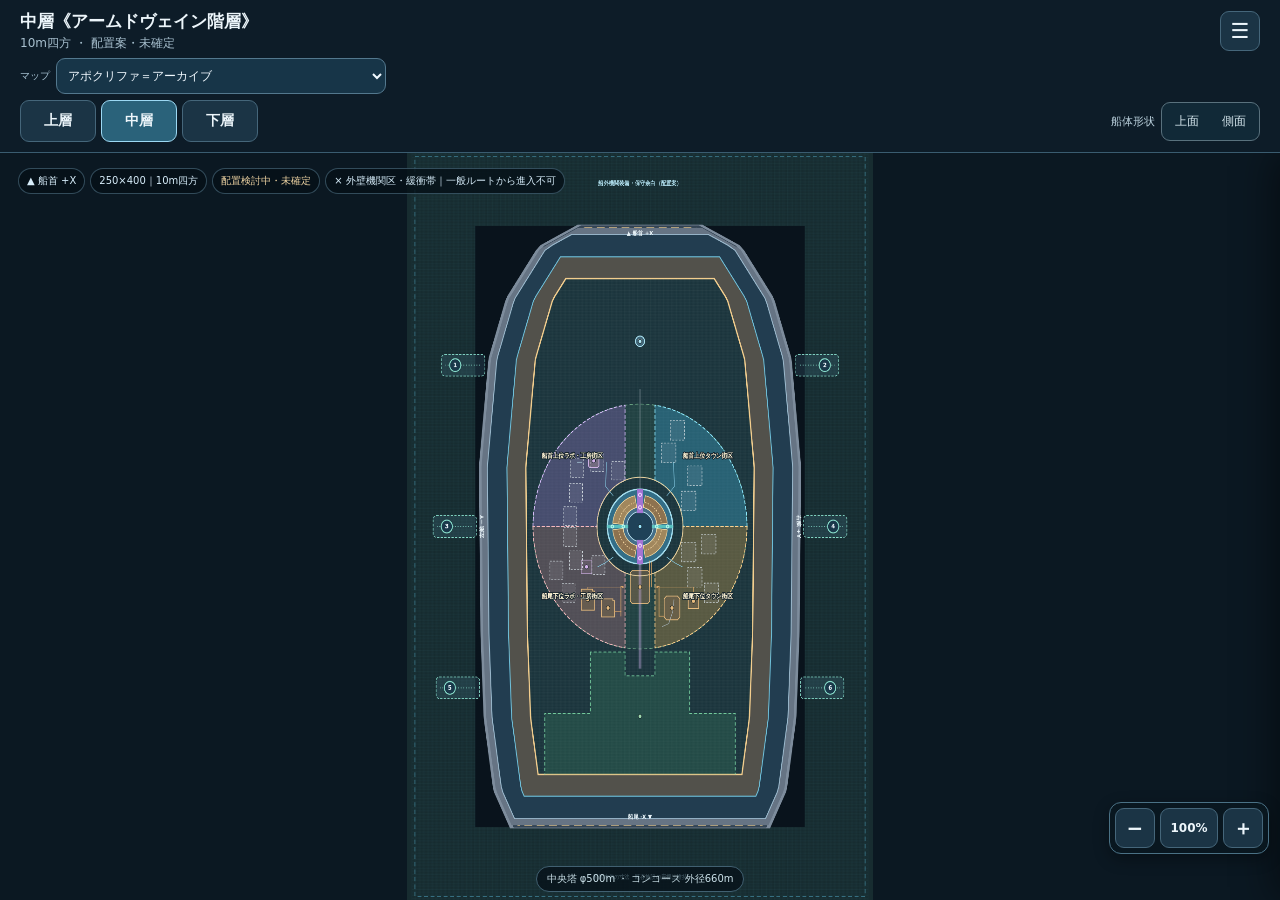
==== commit 899c1431: "Keep provisional structural columns off unless explicitly enabled despite old saved settings" ====
--- a/index.html
+++ b/index.html
@@ -823,12 +823,13 @@
  if(persist)saveDisplaySettings();
 }
 const DISPLAY_SETTINGS_KEY='aa-map-viewer-display-v1';
+let supportsExplicitlyEnabled=false; // Legacy saved defaults must not re-enable provisional columns.
 const DISPLAY_LAYER_KEYS=['labels','grid','roads','pods','freight','structures','districts','drafts'];
 function saveDisplaySettings(){
  try{
   const layers={};
   for(const key of DISPLAY_LAYER_KEYS)layers[key]=state[key];
-  localStorage.setItem(DISPLAY_SETTINGS_KEY,JSON.stringify({version:1,layers,gridMeters,aaGrids,hull:state.hull,shipView,gridOnTop:state.gridOnTop,showProposal,worldId:activeWorldId,aaFloor:preferredFloor}));
+  localStorage.setItem(DISPLAY_SETTINGS_KEY,JSON.stringify({version:1,layers,gridMeters,aaGrids,hull:state.hull,shipView,gridOnTop:state.gridOnTop,showProposal,supportsExplicitlyEnabled,worldId:activeWorldId,aaFloor:preferredFloor}));
  }catch(error){console.warn('表示設定を保存できませんでした',error)}
 }
 function updateDisplaySettingsButtons(){
@@ -860,6 +861,8 @@
    const saved=JSON.parse(raw);
    if(saved&&saved.version===1){
     for(const key of DISPLAY_LAYER_KEYS)if(typeof saved.layers?.[key]==='boolean')state[key]=saved.layers[key];
+    supportsExplicitlyEnabled=saved.supportsExplicitlyEnabled===true;
+    if(!supportsExplicitlyEnabled)state.structures=false; // Existing viewers may have the old default ON cached.
     if([10,50,100].includes(saved.gridMeters))gridMeters=saved.gridMeters;
     if(typeof saved.hull==='boolean')state.hull=saved.hull;
     if(saved.shipView==='side'||saved.shipView==='top')shipView=saved.shipView;
@@ -1951,7 +1954,9 @@
  renderPlaces();updateInteriorPanels();renderInfo();draw();
 });
 document.querySelectorAll('[data-layer]').forEach(b=>b.onclick=()=>{
- const n=b.dataset.layer;state[n]=!state[n];updateDisplaySettingsButtons();saveDisplaySettings();draw();
+ const n=b.dataset.layer;state[n]=!state[n];
+ if(n==='structures')supportsExplicitlyEnabled=true;
+ updateDisplaySettingsButtons();saveDisplaySettings();draw();
 });
 document.getElementById('gridOnTop').onclick=()=>{state.gridOnTop=!state.gridOnTop;updateDisplaySettingsButtons();saveDisplaySettings();draw()};
 document.getElementById('darkGridToggle').onclick=()=>{state.grid=!state.grid;updateDisplaySettingsButtons();saveDisplaySettings();draw()};
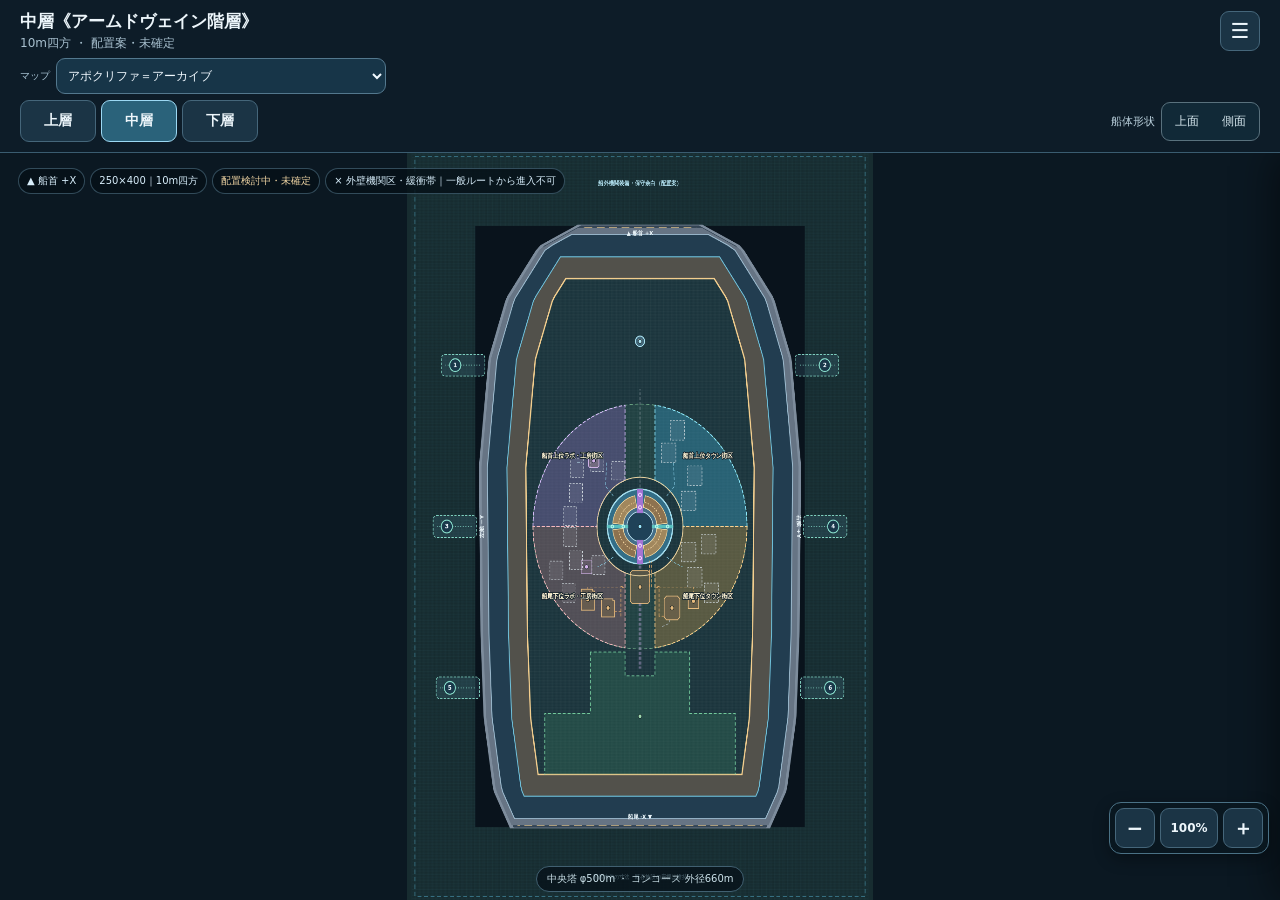
==== commit f323ddd1: "Clip unverified middle roads at actual facility footprints in viewer" ====
--- a/index.html
+++ b/index.html
@@ -1308,14 +1308,19 @@
  road.access==='hazard_authorized'?'#ef9a72':road.access==='bio_authorized'?'#85dbc0':
  road.access==='freight_authorized'?'#a8c2dd':road.roadType==='コンコース'?'#e6cd99':road.color;
  const isDraft=road.status==='draft_route_requires_review';
- const dash=middle?[]:road.geometryStatus==='draft_10m_routed'&&road.access!=='public'?[9,5]:isDraft&&road.kind!=='ring'?[10,7]:road.dash||[];
+ const dash=middle?(isDraft?[7,6]:[]):road.geometryStatus==='draft_10m_routed'&&road.access!=='public'?[9,5]:isDraft&&road.kind!=='ring'?[10,7]:road.dash||[];
  if(middle){
   ctx.lineWidth=1.65;
   if(road.kind==='ring'){circle(0,0,road.r);ctx.stroke();}
   else{
    const main=road.geometryStatus==='draft_purple_machine_axis'||
     ['draft_industrial_starboard','middle_industrial_freight_road','middle_cargo_tunnel'].includes(road.id);
-   drawThinRoadPolyline(road.points,ctx.strokeStyle,main,dash);
+   // An unconfirmed route ends at the building boundary. It never visually
+   // cuts through a solid factory without a registered doorway.
+   const blockers=facilities.filter(f=>!f.zoneOutline&&!f.ringDistrict&&!f.areaFrame&&f.type!=='terminal')
+     .map(facilityPolygonVertices);
+   for(const part of window.AAMapEngine.visiblePolyline(road.points,blockers))
+     drawThinRoadPolyline(part,ctx.strokeStyle,main,dash);
   }
  }else{
   ctx.lineWidth=Math.max(3,road.width*.4);ctx.setLineDash(dash);
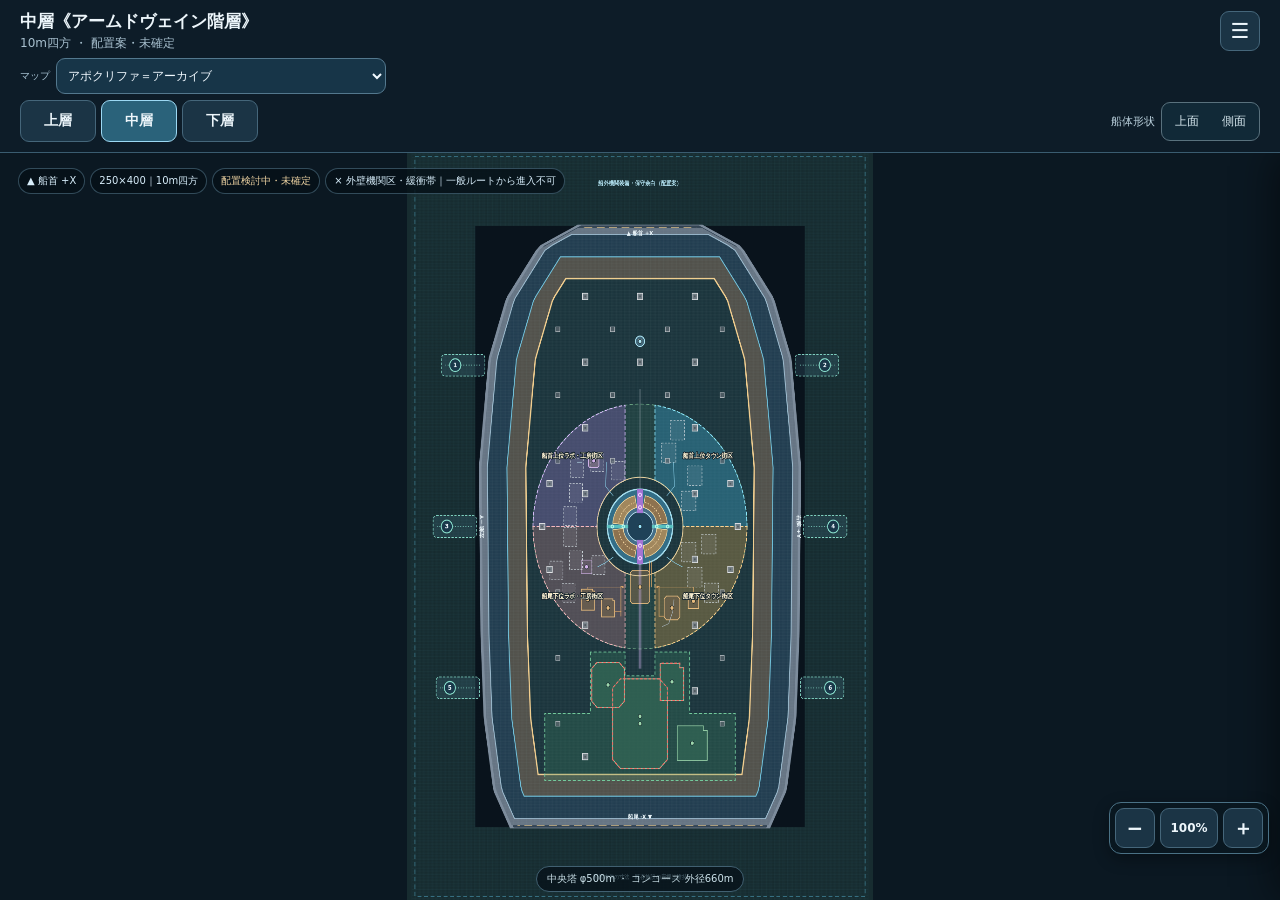
==== commit 5ad5298e: "Restore stable middle map and show complete ship footprint when zooming" ====
--- a/index.html
+++ b/index.html
@@ -345,7 +345,7 @@
   <div class="popupCard" role="dialog" aria-modal="false" aria-label="施設・区画の説明"><button type="button" class="popupDismiss" id="popupDismiss" aria-label="説明を閉じる">×</button><div id="info"></div></div>
  </div>
 </main>
-</div><script src="./dark-world-reference-trace.js"></script><script src="./dark-world.js"></script><script src="./aa-structure-overlay.js"></script><script src="./middle-central-ring.js"></script><script src="./aa-map-engine.js"></script><script src="./aa-terminal-interior.js"></script><script>
+</div><script src="./dark-world-reference-trace.js"></script><script src="./dark-world.js"></script><script src="./aa-structure-overlay.js"></script><script src="./middle-central-ring.js"></script><script src="./aa-terminal-interior.js"></script><script>
 const canvas=document.getElementById('map'),ctx=canvas.getContext('2d');const W=1000,H=1600;let gridMeters=10;
 const MAP_INSET_X=.70,MAP_INSET_Y=.80; // exterior margin; ship dimensions and canonical source unchanged
 const GRID_FLOOR_IDS=['upper','middle','lower'];
@@ -393,7 +393,7 @@
 }
 // Horizontal image axis = ship Y (left = -Y); vertical image axis = ship X (top = +X)
 function xy(x,y){return [W/2+y*.4,H/2-x*.4]}
-const state={labels:true,grid:true,roads:true,pods:true,freight:true,structures:false,districts:true,drafts:false,gridOnTop:false,hull:true};let chosen=null;
+const state={labels:true,grid:true,roads:true,pods:true,freight:true,structures:true,districts:true,drafts:false,gridOnTop:false,hull:true};let chosen=null;
 let shipView='map';
 let selectedShipPart=null;
 const SHIP_PARTS={"top":[{"id":"bow","name":"船首外装","x":500,"y":159,"detail":"船首側の外装輪郭。船首の絞り込み形状は仮案。","num":1},{"id":"armor","name":"主船殻・外装甲","x":174,"y":444,"detail":"外周の船殻と厚い外壁。装甲分割は仮案。","num":2},{"id":"ribs","name":"装甲補強フレーム","x":274,"y":625,"detail":"外装の継ぎ目と船体の長手方向の補強ライン。","num":3},{"id":"core","name":"中央上部構造物","x":500,"y":753,"detail":"甲板上の大型構造物。中央ターミナルが船外露出していると確定したものではない。","num":4},{"id":"seams","name":"外装セクションの境界","x":734,"y":558,"detail":"区画別の外装パネル境界。内部階層の区切りではない。","num":5},{"id":"dome","name":"後部覆蓋ドーム","x":500,"y":1169,"detail":"栽培区をイメージした仮の覆蓋構造。外部ドームの存在は未確定。","num":6},{"id":"stern","name":"船尾外殻","x":495,"y":1510,"detail":"船尾の外側を包む装甲。推進設備の配置は未確定。","num":7}],"side":[{"id":"bow","name":"船首装甲","x":110,"y":297,"detail":"前方の尖った船首外殻。詳細な外形は仮案。","num":1},{"id":"armor","name":"主船殻・側面装甲","x":394,"y":333,"detail":"船の内部を保護する側面外装。装甲パネルは模式的な区切り。","num":2},{"id":"hatches","name":"外装ハッチ","x":300,"y":318,"detail":"側面の四角い開口部。整備・物資搬入向けを想定した仮案。","num":3},{"id":"lights","name":"青色表示ライン","x":605,"y":259,"detail":"船体の状態表示灯・誘導灯の仮イメージ。","num":4},{"id":"tower","name":"中央上部構造物","x":483,"y":122,"detail":"船体上面から張り出す構造物。センサー・管制系などの想定で、用途未確定。","num":5},{"id":"sensors","name":"外部アンテナ","x":645,"y":174,"detail":"外部の観測・通信設備を想定。位置と機能は未確定。","num":6},{"id":"dome","name":"後部覆蓋ドーム","x":795,"y":155,"detail":"船尾寄りのドーム型外装。内部栽培区の位置と一致するとは限らない。","num":7},{"id":"engines","name":"船尾推進器","x":973,"y":336,"detail":"後部の発光する推進部。推進方式と数は未確定。","num":8},{"id":"keel","name":"船底補強帯","x":558,"y":405,"detail":"船底側に通した外殻補強部材。形状は仮案。","num":9}]};
@@ -823,13 +823,12 @@
  if(persist)saveDisplaySettings();
 }
 const DISPLAY_SETTINGS_KEY='aa-map-viewer-display-v1';
-let supportsExplicitlyEnabled=false; // Legacy saved defaults must not re-enable provisional columns.
 const DISPLAY_LAYER_KEYS=['labels','grid','roads','pods','freight','structures','districts','drafts'];
 function saveDisplaySettings(){
  try{
   const layers={};
   for(const key of DISPLAY_LAYER_KEYS)layers[key]=state[key];
-  localStorage.setItem(DISPLAY_SETTINGS_KEY,JSON.stringify({version:1,layers,gridMeters,aaGrids,hull:state.hull,shipView,gridOnTop:state.gridOnTop,showProposal,supportsExplicitlyEnabled,worldId:activeWorldId,aaFloor:preferredFloor}));
+  localStorage.setItem(DISPLAY_SETTINGS_KEY,JSON.stringify({version:1,layers,gridMeters,aaGrids,hull:state.hull,shipView,gridOnTop:state.gridOnTop,showProposal,worldId:activeWorldId,aaFloor:preferredFloor}));
  }catch(error){console.warn('表示設定を保存できませんでした',error)}
 }
 function updateDisplaySettingsButtons(){
@@ -861,8 +860,6 @@
    const saved=JSON.parse(raw);
    if(saved&&saved.version===1){
     for(const key of DISPLAY_LAYER_KEYS)if(typeof saved.layers?.[key]==='boolean')state[key]=saved.layers[key];
-    supportsExplicitlyEnabled=saved.supportsExplicitlyEnabled===true;
-    if(!supportsExplicitlyEnabled)state.structures=false; // Existing viewers may have the old default ON cached.
     if([10,50,100].includes(saved.gridMeters))gridMeters=saved.gridMeters;
     if(typeof saved.hull==='boolean')state.hull=saved.hull;
     if(saved.shipView==='side'||saved.shipView==='top')shipView=saved.shipView;
@@ -1308,19 +1305,14 @@
  road.access==='hazard_authorized'?'#ef9a72':road.access==='bio_authorized'?'#85dbc0':
  road.access==='freight_authorized'?'#a8c2dd':road.roadType==='コンコース'?'#e6cd99':road.color;
  const isDraft=road.status==='draft_route_requires_review';
- const dash=middle?(isDraft?[7,6]:[]):road.geometryStatus==='draft_10m_routed'&&road.access!=='public'?[9,5]:isDraft&&road.kind!=='ring'?[10,7]:road.dash||[];
+ const dash=middle?[]:road.geometryStatus==='draft_10m_routed'&&road.access!=='public'?[9,5]:isDraft&&road.kind!=='ring'?[10,7]:road.dash||[];
  if(middle){
   ctx.lineWidth=1.65;
   if(road.kind==='ring'){circle(0,0,road.r);ctx.stroke();}
   else{
    const main=road.geometryStatus==='draft_purple_machine_axis'||
     ['draft_industrial_starboard','middle_industrial_freight_road','middle_cargo_tunnel'].includes(road.id);
-   // An unconfirmed route ends at the building boundary. It never visually
-   // cuts through a solid factory without a registered doorway.
-   const blockers=facilities.filter(f=>!f.zoneOutline&&!f.ringDistrict&&!f.areaFrame&&f.type!=='terminal')
-     .map(facilityPolygonVertices);
-   for(const part of window.AAMapEngine.visiblePolyline(road.points,blockers))
-     drawThinRoadPolyline(part,ctx.strokeStyle,main,dash);
+   drawThinRoadPolyline(road.points,ctx.strokeStyle,main,dash);
   }
  }else{
   ctx.lineWidth=Math.max(3,road.width*.4);ctx.setLineDash(dash);
@@ -1476,9 +1468,11 @@
  }
  ctx.restore();
 }
-function clipToProtectedInterior(){
+function clipToWholeShip(){
+ // The map covers the ENTIRE 4000m by 2500m vessel, including its outer hull,
+ // machinery and buffer decks. Clip only at the exterior silhouette.
  if(!state.hull)return;
- hullProtectedPath(PROTECTED_SHELL.interior);ctx.clip();
+ hullProtectedPath(0);ctx.clip();
 }
 function drawHullStructuralLabels(){
  // Avoid two long permanent structural annotations on the middle map.
@@ -1585,25 +1579,17 @@
  ctx.strokeStyle=groups.terminal.line;ctx.lineWidth=4;ctx.stroke();
  ctx.restore();
 }
-// Detail assets are revealed only after the corresponding medium zone is selected.
-// Prevent stacked macro boundaries and independent building outlines at whole-map scale.
-function mapFacilityVisible(f){
- if(currentMap!=='middle'||!showProposal||!f.mapDisplayParentId)return true;
- return chosen?.id===f.id||chosen?.id===f.mapDisplayParentId;
-}
 function drawArboraMacroZones(){
  if(currentMap!=='middle'||!showProposal)return;
  const a=facilities.find(f=>f.id==='arbora_sector');
- if(!a?.macroZones?.length||!(chosen?.id===a.id||chosen?.parentId===a.id||chosen?.containedIn===a.id||chosen?.mapDisplayParentId))return;
+ if(!a?.macroZones?.length||!(chosen?.id===a.id||chosen?.parentId===a.id))return;
  ctx.save();ctx.textAlign='center';ctx.textBaseline='middle';
  for(const z of a.macroZones){
-  // The active zone recedes when looking at its specific interior structure.
-  if(chosen?.id===z.id||chosen?.mapDisplayParentId===z.id)continue;
-  const [px,py]=xy(z.x,z.y),w=z.h*.4;
-  // Draw the actual edited concave footprint, not the old rectangle bounds.
-  traceFacilityPolygon(z);
-  ctx.fillStyle='rgba(106,191,143,.22)';ctx.fill();
-  ctx.lineWidth=1.6;ctx.strokeStyle='#a9e6a7';ctx.stroke();
+  const [px,py]=xy(z.x,z.y),w=z.h*.4,h=z.w*.4;
+  ctx.fillStyle=chosen?.id===z.id?'rgba(174,226,150,.48)':'rgba(106,191,143,.22)';
+  ctx.fillRect(px-w/2,py-h/2,w,h);
+  ctx.lineWidth=chosen?.id===z.id?3:1.6;ctx.strokeStyle=chosen?.id===z.id?'#fff5a3':'#a9e6a7';
+  ctx.strokeRect(px-w/2,py-h/2,w,h);
   if(state.labels&&chosen?.id===z.id){
    ctx.font='bold 11px system-ui';ctx.lineWidth=3;ctx.strokeStyle='#152d28';
    ctx.strokeText(z.name,px,py,Math.min(w+9,130));
@@ -1615,17 +1601,70 @@
 // Middle map hierarchy:
 // big = district (always outlined); medium = facility (always outlined);
 // small = facility interior (drawn only after its medium has been selected).
-// One geometry and label model is used by the viewer, editor and comparison view.
-function middleCommonModel(){
- return window.AAMapEngine.normalizeFloor({floor:'middle',unit:'m',facilities,roads});
+function currentMiddleHierarchy(){
+ if(currentMap!=='middle'||!showProposal)return {parent:null,medium:null};
+ const parent=facilities.find(f=>f.mediumZones?.length&&chosen&&(
+  chosen.id===f.id||chosen.parentId===f.id||chosen.districtParentId===f.id))||null;
+ const medium=parent?.mediumZones.find(m=>
+  chosen?.id===m.id||chosen?.parentId===m.id)||null;
+ return {parent,medium};
 }
 function drawMiddleHierarchyFrames(){
  if(currentMap!=='middle'||!showProposal||!state.districts)return;
- window.AAMapEngine.drawMiddleCanvas(ctx,xy,middleCommonModel(),chosen?.id,{framesOnly:true});
+ const {parent,medium}=currentMiddleHierarchy();
+ ctx.save();ctx.lineJoin='round';
+ for(const district of facilities.filter(f=>f.mediumZones?.length)){
+  for(const z of district.mediumZones){
+   // The selected facility frame recedes while its interior is being inspected.
+   if(district.id===parent?.id&&z.id===medium?.id)continue;
+   const [px,py]=xy(z.x,z.y),w=z.h*.4,h=z.w*.4;
+   ctx.beginPath();ctx.rect(px-w/2,py-h/2,w,h);
+   ctx.fillStyle='rgba(223,230,236,.075)';ctx.fill();
+   ctx.lineWidth=1.6;ctx.strokeStyle='#d0d9de';
+   ctx.setLineDash([6,4]);ctx.stroke();
+  }
+ }
+ if(medium){
+  // Interior rooms are not final designs; their outlines and names appear only at this level.
+  for(const small of medium.smallZones||[]){
+   const [px,py]=xy(small.x,small.y),w=small.h*.4,h=small.w*.4;
+   ctx.beginPath();ctx.rect(px-w/2,py-h/2,w,h);
+   ctx.fillStyle=chosen?.id===small.id?'rgba(255,236,172,.31)':'rgba(231,232,225,.13)';
+   ctx.fill();ctx.lineWidth=chosen?.id===small.id?2.7:1.75;
+   ctx.strokeStyle=chosen?.id===small.id?'#fff0a3':'#d6d4cb';
+   ctx.setLineDash([]);ctx.stroke();
+  }
+ }
+ ctx.restore();
 }
 function drawMiddleDistrictLabels(){
  if(currentMap!=='middle'||!showProposal||!state.districts||!state.labels)return;
- window.AAMapEngine.drawMiddleCanvas(ctx,xy,middleCommonModel(),chosen?.id,{labelsOnly:true,bigFont:17});
+ const {parent,medium}=currentMiddleHierarchy();
+ ctx.save();ctx.textAlign='center';ctx.textBaseline='middle';ctx.lineJoin='round';
+ const label=(name,x,y,size,color)=>{
+  const [px,py]=xy(x,y);
+  ctx.font='bold '+size+'px system-ui';ctx.strokeStyle='#13212a';ctx.lineWidth=size>=15?4.5:3.1;
+  ctx.strokeText(name,px,py);ctx.fillStyle=color;ctx.fillText(name,px,py);
+ };
+ for(const district of facilities.filter(f=>f.mediumZones?.length)){
+  // All district names show initially. A selected district loses its title
+  // to make visual room for its facility names or interior labels.
+  if(district.id===parent?.id)continue;
+  const [x,y]=district.mapLabelPosition||[district.x,district.y];
+  label(district.districtMapLabel||district.short||district.name,x,y,17,'#fff4d5');
+ }
+ if(medium){
+  for(const small of medium.smallZones||[]){
+   label(small.name,small.x,small.y,10,chosen?.id===small.id?'#fff5a5':'#e9eef1');
+  }
+ }else if(parent){
+  for(const zone of parent.mediumZones){
+   label(zone.name,zone.x,zone.y,12,'#f1f5f7');
+  }
+ }
+ // Other independent named buildings should not flood the overview with labels.
+ // Their names and descriptions remain available in the popup.
+ ctx.restore();
 }
 function draw(){
 if(activeWorldId==='dark_world'){darkWorld.draw();return}
@@ -1642,7 +1681,7 @@
 drawHullTop();
 const isProtectedDraft=Boolean(showProposal&&layoutDrafts[currentMap]);
 if(isProtectedDraft)drawHullStructuralLayers();
-ctx.save();if(isProtectedDraft)clipToProtectedInterior();
+ctx.save();if(isProtectedDraft)clipToWholeShip();
 // fixed environmental patches for district presentation, not exact borders
 ctx.save();ctx.globalAlpha=.6;
 if(currentMap==='middle'){/* Decorative terrain ellipses removed: not a Notion-defined landform. */}
@@ -1654,7 +1693,7 @@
 if(!state.gridOnTop)drawGridLayer();
 // Real facilities and district region footprint; compound interiors are drawn separately.
 for(const f of [...facilities.filter(f=>f.zoneOutline),...facilities.filter(f=>!f.zoneOutline)]){
- if(f.type==='terminal'||f.ringDistrict||f.areaFrame||!mapFacilityVisible(f))continue;
+ if(f.type==='terminal'||f.ringDistrict||f.areaFrame)continue;
  const [cx,cy]=xy(f.x,f.y),g=groups[f.type];
  ctx.save();
  if(isProtectedDraft&&f.zoneOutline){
@@ -1713,7 +1752,7 @@
  window.AATerminalInterior.draw(ctx,xy,facilities[0],{labels:state.labels&&chosen?.id===facilities[0].id,zoom:view.zoom,roads:state.roads,chosen});
 }
 if(isProtectedDraft&&currentMap==='middle')drawCompoundFacilities();
-for(const f of facilities){if(f.ringDistrict||f.areaFrame||!mapFacilityVisible(f)||(isProtectedDraft&&currentMap==='middle'&&f.zoneOutline&&f.socialTier))continue;let [cx,cy]=xy(f.x,f.y);const g=groups[f.type];ctx.fillStyle=g.line;ctx.beginPath();ctx.arc(cx,cy,5.5,0,7);ctx.fill();ctx.strokeStyle='#07151d';ctx.lineWidth=1.5;ctx.stroke();if(chosen?.id===f.id){ctx.strokeStyle='#fff';ctx.lineWidth=3;ctx.beginPath();ctx.arc(cx,cy,10,0,7);ctx.stroke()}}
+for(const f of facilities){if(f.ringDistrict||f.areaFrame||(isProtectedDraft&&currentMap==='middle'&&f.zoneOutline&&f.socialTier))continue;let [cx,cy]=xy(f.x,f.y);const g=groups[f.type];ctx.fillStyle=g.line;ctx.beginPath();ctx.arc(cx,cy,5.5,0,7);ctx.fill();ctx.strokeStyle='#07151d';ctx.lineWidth=1.5;ctx.stroke();if(chosen?.id===f.id){ctx.strokeStyle='#fff';ctx.lineWidth=3;ctx.beginPath();ctx.arc(cx,cy,10,0,7);ctx.stroke()}}
 if(state.labels&&currentMap!=='middle'){ctx.textAlign='center';ctx.textBaseline='middle';ctx.lineJoin='round';ctx.font='bold 13px system-ui';const ordered=facilities.filter(f=>!f.ringDistrict&&!f.areaFrame&&f.showLabel!==false&&!(isProtectedDraft&&currentMap==='middle'&&f.zoneOutline&&f.socialTier));for(const f of ordered){if(f.type==='terminal'&&isProtectedDraft)continue;let [cx,cy]=xy(...(f.mapLabelPosition||[f.x,f.y]));let label=(f.short||f.name).replace('アルキメリア装備開発ラボ','アルキメリアラボ').replace('レジストリンク・ドーム','レジストリンクドーム').replace('植物資源加工施設','植物資源加工').replace('生態系再現温室群','生態系温室群');if(f.type==='terminal')cy+=18;else cy-=15;ctx.lineWidth=4;ctx.strokeStyle='#101d24';ctx.strokeText(label,cx,cy);ctx.fillStyle='#ecf9fc';ctx.fillText(label,cx,cy)}}
 if(isProtectedDraft)drawMiddleDistrictLabels();
 if(state.labels&&isProtectedDraft&&currentMap!=='middle'){
@@ -1896,32 +1935,30 @@
  if(activeWorldId==='dark_world'){darkWorld.selectAt(x,y);return}
  let near=null,dist=35/view.zoom,compoundParent=null,zoneParent=null;
  const wx=(H/2-y)/.4,wy=(x-W/2)/.4;
- // Child geometry uses the same parent-relative model as all three map screens.
+ // Drill down: district(big) -> facility(functional medium) -> temporary interior(small).
  if(currentMap==='middle'&&showProposal&&chosen){
-  const model=middleCommonModel();
-  const hit=window.AAMapEngine.hitMiddleChild(model,chosen.id,wx,wy);
-  if(hit){
-   const hierarchy=window.AAMapEngine.middleState(model,hit.id);
-   chosen={...hit.raw,type:hierarchy.district?.raw.type||'town',parentId:hit.parentId,
-    districtParentId:hierarchy.district?.id||null,compoundChild:true};
-   document.getElementById('selectedPanel').hidden=true;
-   renderPlaces();updateInteriorPanels();renderInfo();draw();return;
-  }
- }
- // A revealed internal facility must be pickable before its enclosing macro label.
- const visibleArboraChild=facilities.find(f=>f.mapDisplayParentId===chosen?.id&&
-  (f.footprint?.length>=3?pointInsideFacility(f,wx,wy):
-    Math.abs(wx-f.x)<=f.w/2&&Math.abs(wy-f.y)<=f.h/2));
- if(currentMap==='middle'&&visibleArboraChild){
-  chosen=visibleArboraChild;
-  document.getElementById('selectedPanel').hidden=true;
-  renderPlaces();updateInteriorPanels();renderInfo();draw();return;
+  const p=facilities.find(f=>f.mediumZones?.length&&(
+   chosen.id===f.id||chosen.parentId===f.id||chosen.districtParentId===f.id));
+  if(p){
+   const active=p.mediumZones.find(z=>chosen.id===z.id||chosen.parentId===z.id);
+   let hit=null;
+   if(active)hit=active.smallZones?.find(z=>Math.abs(wx-z.x)<=z.w/2&&Math.abs(wy-z.y)<=z.h/2);
+   if(hit){
+    chosen={...hit,type:p.type,parentId:active.id,districtParentId:p.id,compoundChild:true};
+   }else{
+    hit=p.mediumZones.find(z=>Math.abs(wx-z.x)<=z.w/2&&Math.abs(wy-z.y)<=z.h/2);
+    if(hit)chosen={...hit,type:p.type,parentId:p.id,compoundChild:true};
+   }
+   if(hit){
+    document.getElementById('selectedPanel').hidden=true;
+    renderPlaces();updateInteriorPanels();renderInfo();draw();return;
+   }
+  }
  }
  // While Arbora is expanded, its major environmental zones can be selected.
  const arbora=facilities.find(f=>f.id==='arbora_sector');
- const canPickArbora=arbora?.macroZones?.length&&(chosen?.id===arbora.id||chosen?.parentId===arbora.id||chosen?.containedIn===arbora.id||chosen?.mapDisplayParentId);
+ const canPickArbora=arbora?.macroZones?.length&&(chosen?.id===arbora.id||chosen?.parentId===arbora.id);
  const arboraMacro=canPickArbora?arbora.macroZones.find(z=>
-    z.footprint?.length>=3?pointInsideFacility(z,wx,wy):
     Math.abs(wx-z.x)<=z.w/2&&Math.abs(wy-z.y)<=z.h/2):null;
  if(arboraMacro){
   chosen={...arboraMacro,type:'nature',parentId:'arbora_sector',compoundChild:true};
@@ -1945,7 +1982,7 @@
   }
  }
  if(!near)for(const f of [...facilities.filter(f=>!f.zoneOutline),...facilities.filter(f=>f.zoneOutline)]){
-  if(f.ringDistrict||f.areaFrame||!mapFacilityVisible(f))continue;
+  if(f.ringDistrict||f.areaFrame)continue;
   if(f.zoneOutline&&!f.draftRegion&&(f.footprint?.length>=3?pointInsideFacility(f,wx,wy):Math.abs(wx-f.x)<=f.w/2&&Math.abs(wy-f.y)<=f.h/2))zoneParent=f;
   if(f.footprint&&pointInsideFacility(f,wx,wy)){near=f;break}
   const [fx,fy]=xy(f.x,f.y),d=Math.hypot(x-fx,y-fy);
@@ -1959,9 +1996,7 @@
  renderPlaces();updateInteriorPanels();renderInfo();draw();
 });
 document.querySelectorAll('[data-layer]').forEach(b=>b.onclick=()=>{
- const n=b.dataset.layer;state[n]=!state[n];
- if(n==='structures')supportsExplicitlyEnabled=true;
- updateDisplaySettingsButtons();saveDisplaySettings();draw();
+ const n=b.dataset.layer;state[n]=!state[n];updateDisplaySettingsButtons();saveDisplaySettings();draw();
 });
 document.getElementById('gridOnTop').onclick=()=>{state.gridOnTop=!state.gridOnTop;updateDisplaySettingsButtons();saveDisplaySettings();draw()};
 document.getElementById('darkGridToggle').onclick=()=>{state.grid=!state.grid;updateDisplaySettingsButtons();saveDisplaySettings();draw()};
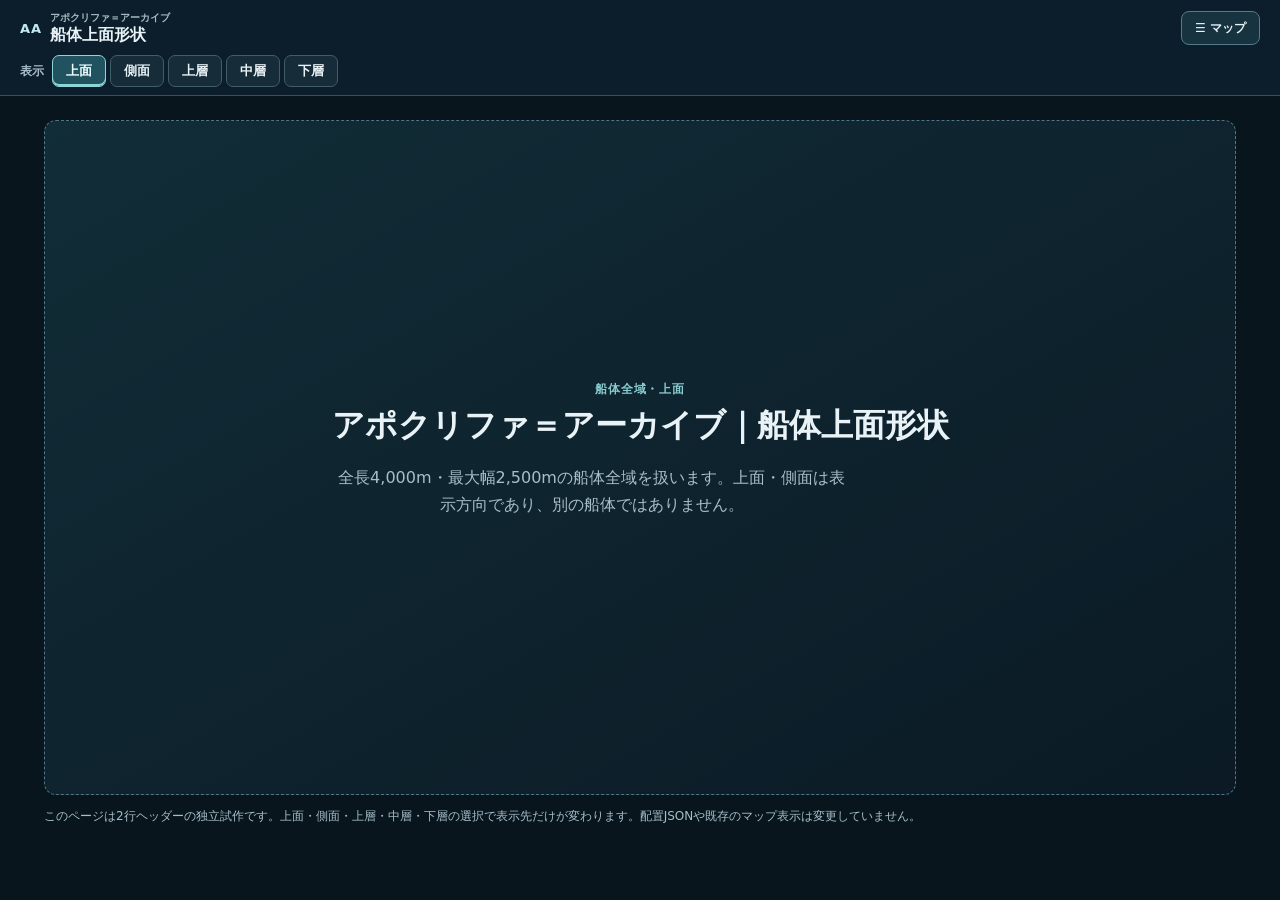
==== commit 777f7f95: "Switch normal map entrypoint to new two-row header (old live map safely backed up)" ====
--- a/index.html
+++ b/index.html
@@ -1,2060 +1,19 @@
-<!doctype html><html lang="ja"><head><meta charset="utf-8"><meta name="viewport" content="width=device-width,initial-scale=1,viewport-fit=cover"><title>AA 階層マップ｜上層・中層・下層</title><style>
-:root{color-scheme:dark;--panel:#102330;--line:#3a5c70;--muted:#a8c0cf;--fg:#edf6fb; font-family:system-ui,'Noto Sans JP',sans-serif}
-*{box-sizing:border-box}html,body{margin:0;height:100%;}body{overflow:hidden;background:#08131b;color:var(--fg)}
-button{font:inherit;cursor:pointer;color:inherit;border:1px solid #45667a;background:#1b3445;border-radius:9px;padding:9px 12px}
-button:disabled{opacity:.35;cursor:wait}button:hover:not(:disabled){border-color:#98cdea}button.on{background:#245e78;border-color:#89d3f2}
-.app{height:100vh;height:100dvh;display:grid;grid-template-rows:auto minmax(0,1fr);overflow:hidden}
-.topbar{position:relative;z-index:5;display:grid;grid-template-columns:minmax(0,1fr) auto;grid-template-areas:"title menu" "world world" "floors shape";align-items:center;gap:6px 9px;min-height:94px;padding:8px 12px;border-bottom:1px solid var(--line);background:#0d1c28;padding-top:max(8px,env(safe-area-inset-top))}
-.topbar .brand{grid-area:title}
-.topbar #menuBtn{grid-area:menu;justify-self:end}
-.worldNav{grid-area:world;display:flex;align-items:center;min-width:0;gap:6px}
-.worldNav label{font-size:10px;color:#abc6d6;flex:none}
-.worldSelect{width:100%;min-width:0;max-width:330px;border:1px solid #53788e;border-radius:9px;background:#173548;color:#f1f9ff;font-size:12px;font-family:inherit;min-height:36px;padding:6px 7px}
-.worldSelect:focus-visible{outline:2px solid #97d6ef;outline-offset:1px}
-.floor-tabs{grid-area:floors;justify-self:start}
-.worldEmpty{position:absolute;inset:0;display:flex;justify-content:center;align-items:center;padding:20px;text-align:center;background:#0b1822}
-.worldEmpty[hidden]{display:none}
-.worldEmptyInner{max-width:410px;border:1px solid #3b596c;border-radius:15px;padding:24px 20px;background:#122733}
-.worldEmptyInner h2{font-size:20px;margin:0 0 12px}
-.worldEmptyInner p{font-size:13px;color:#b6cddd;line-height:1.7;margin:0}
-.app[data-world="dark_world"] .topbar{grid-template-areas:"title menu" "world world"}
-.app[data-world="dark_world"] .floor-tabs,.app[data-world="dark_world"] .mapfooter,.app[data-world="dark_world"] #shipOrientationChip,.app[data-world="dark_world"] .drawerTabs,.app[data-world="dark_world"] .drawerSection{display:none!important}
-.app[data-world="dark_world"] #darkWorldControls{display:flex!important}
-.darkSwatchGrid{display:grid;grid-template-columns:repeat(2,minmax(0,1fr));gap:7px}
-.darkSwatch{display:flex;gap:7px;align-items:center;text-align:left;font-size:12px;min-height:37px;min-width:0;padding:6px}
-.darkSwatch.on{background:#245c77;border-color:#a9def5}
-.darkColor{display:inline-block;flex:none;width:17px;height:17px;border-radius:5px;border:1px solid #ffffff55}
-.darkModeButtons{display:grid;grid-template-columns:repeat(3,minmax(0,1fr));gap:6px}
-.darkModeButtons button{padding:8px 3px;font-size:11px}
-.darkEditingInfo{font-size:12px;line-height:1.65;color:#b9d1df}
-.darkActionButtons{display:grid;grid-template-columns:1fr 1fr;gap:8px}
-.darkActionButtons button{font-size:12px;padding:10px 5px}
-.mapGridInputs{display:grid;grid-template-columns:1fr 1fr;gap:8px;margin:7px 0}
-.mapGridInputs label{font-size:12px;color:#b8d3e2;min-width:0}
-.mapGridInputs input{width:100%;min-width:0;font:inherit;font-size:15px;padding:9px 7px;margin-top:5px;border:1px solid #52768a;border-radius:8px;background:#0c1e29;color:#fff}
-.mapGridApply{width:100%;font-weight:700;margin-top:4px}
-.mapGridPresets{display:grid;grid-template-columns:repeat(4,minmax(0,1fr));gap:5px;margin-top:9px}
-.mapGridPresets button{padding:8px 2px;font-size:11px;white-space:nowrap}
-.mapGridHint{font-size:11px;line-height:1.55;color:#b8cddc}
-.darkOverlayButtons{display:grid;grid-template-columns:repeat(3,minmax(0,1fr));gap:5px}
-.darkOverlayButtons button{padding:9px 3px;font-size:11px}
-.darkList{display:flex;flex-direction:column;gap:7px}
-.darkListItem{display:grid;grid-template-columns:minmax(0,1fr) auto;align-items:center;gap:6px;border:1px solid #3a5969;border-radius:9px;padding:7px;background:#122a37}
-.darkListItem input{min-width:0;width:100%;padding:6px 7px;color:#f1f7fa;background:#0b1f2d;border:1px solid #52768a;border-radius:6px;font-size:12px}
-.darkListItem button{padding:6px 8px;font-size:11px}
-.darkTextInput{width:100%;margin:7px 0;padding:9px;color:#f1f7fa;background:#0b1f2d;border:1px solid #52768a;border-radius:7px;font-size:13px}
-.darkTiny{font-size:11px;line-height:1.55;color:#a4c2d0}
-.darkModeButtons{grid-template-columns:repeat(3,minmax(0,1fr))}
-#darkWorldControls[hidden]{display:none!important}
-.iconbtn{width:40px;height:40px;padding:0;flex:none;font-size:21px;display:grid;place-items:center}
-.brand{min-width:0;flex:1;display:flex;flex-direction:column;gap:2px;overflow:hidden}
-.brand h1{margin:0;font-size:14px;font-weight:750;white-space:nowrap;text-overflow:ellipsis;overflow:hidden}
-.brand p{margin:0;font-size:10px;color:var(--muted);white-space:nowrap;overflow:hidden;text-overflow:ellipsis}
-.floor-tabs{display:flex;gap:5px;flex:none}
-.floor-tab{min-width:49px;padding:9px 9px;font-size:12px;font-weight:700;white-space:nowrap}
-.floor-tab.on{background:#2a627a;border-color:#9cd8f3}
-.floor-tab small{display:none}
-.mapstage{min-height:0;position:relative;overflow:hidden}
-.mapbox{position:absolute;inset:0;display:flex;align-items:center;justify-content:center;background:#0b1822;overflow:hidden}
-.mapbox canvas{display:block;max-height:100%;max-width:100%;width:auto;height:auto;aspect-ratio:5/8;object-fit:contain;cursor:grab;touch-action:none;background:#172b30}
-.mapchips{position:absolute;left:10px;top:10px;display:flex;flex-wrap:wrap;gap:5px;pointer-events:none;max-width:calc(100% - 20px)}
-.chip{font-size:10px;padding:5px 8px;border-radius:99px;background:rgba(6,16,24,.82);border:1px solid rgba(117,164,190,.4);color:#d7edfa}
-#layoutNotice{color:#efd4a3}
-.mapfooter{position:absolute;bottom:8px;left:8px;right:8px;display:flex;justify-content:center;pointer-events:none}
-.scale{font-size:10px;color:#cce2ea;background:rgba(6,16,24,.76);padding:5px 10px;border-radius:99px;border:1px solid #416071}
-.drawerShade{position:absolute;inset:0;z-index:15;background:rgba(2,8,12,.52);display:none}
-.drawerShade.show{display:block}
-.drawer{position:absolute;left:auto;right:0;top:0;bottom:0;z-index:16;width:min(355px,78vw);border-left:1px solid #49697c;background:#10222e;box-shadow:-14px 0 38px #0007;transform:translateX(102%);transition:transform .23s ease;display:flex;flex-direction:column;overflow:hidden}
-.drawer.open{transform:translateX(0)}
-.drawerHeader{display:flex;flex-direction:column;gap:7px;padding:12px 12px 9px;border-bottom:1px solid #314f60;font-weight:750;flex:none}
-.drawerTitle{font-size:13px;font-weight:750;color:#d5ebf7}
-.drawerTabs{display:grid;grid-template-columns:repeat(3,minmax(0,1fr));gap:5px}
-.drawerTab{font-size:12px;font-weight:700;padding:9px 4px;border-color:#3f6276;background:#162d3c;white-space:nowrap}
-.drawerTab.on{background:#28617e;border-color:#9fd5ec}
-.drawerBody{flex:1;min-height:0}
-.drawerSection{display:flex;flex-direction:column;gap:14px}
-.drawerSection[hidden]{display:none!important}
-.drawerBody{min-height:0;overflow:auto;overscroll-behavior:contain;padding:14px;display:flex;flex-direction:column;gap:14px;padding-bottom:max(16px,env(safe-area-inset-bottom))}
-.panel{border:1px solid #345568;border-radius:12px;background:#152c3a;padding:12px}
-.panel h2{font-size:14px;margin:0 0 10px}
-.panel p{font-size:12px;line-height:1.6;color:var(--muted);margin:8px 0}
-.controls{display:grid;grid-template-columns:1fr 1fr;gap:7px}
-.controls button{font-size:12px;text-align:left;padding:9px}
-.controls #reset{grid-column:span 2;text-align:center}
-#gridSize{font-size:11px}
-#places{display:flex;flex-wrap:wrap;gap:6px;max-height:240px;overflow-y:auto}
-.listbtn{padding:7px 9px;font-size:12px}.listbtn.on{background:#276380;border-color:#b8e3f3}
-.placeGroup{display:flex;flex-direction:column;gap:6px;padding:8px;border-radius:10px;border:1px solid #547183;background:#0f2634;width:100%}
-.placeGroupTitle{font-weight:750;background:#3b3c35;border-color:#b99c62}
-.placeGroupChildren{display:flex;flex-wrap:wrap;gap:5px}
-.placeGroupChildren .listbtn{font-size:11px;padding:7px 8px}
-.compoundBranches{display:flex;flex-wrap:wrap;gap:6px;margin:9px 0}
-.compoundBranches button{font-size:12px;padding:8px 9px}
-.compoundNote{font-size:11px;color:#b7c8d4}
-.compoundFunctions{margin:8px 0 0;padding-left:18px;color:#d9e7ef;font-size:12px;line-height:1.6}
-.legend{display:grid;grid-template-columns:18px 1fr;gap:7px 9px;font-size:12px;align-items:center;line-height:1.35}
-.swatch{height:9px;border-radius:4px}
-.layoutButton{width:100%;text-align:center;background:#64492e;border-color:#bd9460;font-weight:650}
-.editLink{display:block;border:1px solid #7cb6d4;padding:10px;text-align:center;border-radius:9px;color:#e9f6ff;background:#25506a;text-decoration:none;font-size:12px}
-.notice{font-size:12px;line-height:1.7;color:var(--muted)}
-.selectedDetail{font-size:12px;line-height:1.55;overflow-wrap:anywhere}
-.selectedDetail h3{font-size:15px;margin:0 0 9px;color:#f3fbff}
-.selectedDetail p{margin:8px 0;color:#dcebf4}
-.selectedDetail .meta{margin:8px 0}
-.zoomControls{position:absolute;right:11px;bottom:46px;z-index:18;display:flex;align-items:center;gap:5px;background:rgba(9,23,32,.92);border:1px solid #4a7185;border-radius:12px;padding:5px;box-shadow:0 5px 16px #0005}
-.zoomControls button{min-width:40px;min-height:40px;padding:4px 8px;font-size:20px;font-weight:700;touch-action:manipulation}
-.zoomControls .zoomReset{font-size:12px;min-width:58px}
-@media(max-width:425px){.drawer{width:min(340px,78vw)}.zoomControls{right:8px;bottom:38px;gap:3px}.zoomControls button{min-width:35px;min-height:37px}.zoomControls .zoomReset{min-width:51px}}
-.popupMask{position:absolute;inset:0;background:transparent;display:none;z-index:25;align-items:flex-end;justify-content:flex-start;padding:12px;padding-bottom:102px;pointer-events:none}
-.popupMask.show{display:flex}
-.popupCard{position:relative;width:min(350px,74%);max-height:min(40%,280px);overflow-y:auto;pointer-events:auto;background:#152a37;border-radius:16px;border:1px solid #6289a0;padding:17px 38px 13px 16px;box-shadow:0 18px 44px #0009}
-.popupCard h3{margin:0 0 9px;font-size:18px}
-.popupDismiss{position:absolute;right:6px;top:6px;min-width:30px;min-height:30px;font-size:19px;border-radius:8px;border:1px solid #668697;background:#193542;color:#eff7fa;cursor:pointer}
-.popupCard p{font-size:13px;line-height:1.65;margin:8px 0}
-.popupCard .small,.popupCard .extra{color:#b6d2e1;font-size:12px}
-.meta{display:flex;flex-wrap:wrap;gap:5px;margin:7px 0}
-.pill{font-size:11px;border:1px solid #628092;padding:3px 8px;border-radius:99px;color:#d6edf8}
-.popHint{font-size:11px;color:#95b3c2;margin-top:12px}
-@media(min-width:760px){.topbar{min-height:72px;padding:10px 20px}.brand h1{font-size:17px}.brand p{font-size:12px}.floor-tab{font-size:14px;min-width:76px;padding:11px 15px}.mapchips{left:18px;top:15px}}
-@media(max-width:375px){.topbar{gap:5px;padding-inline:7px}.iconbtn{width:36px;height:38px}.floor-tab{min-width:42px;padding:7px 6px}.brand h1{font-size:12px}.brand p{font-size:9px}.worldNav label{display:none}.worldSelect{font-size:11px;padding-inline:5px}}
-.shipViews{display:inline-flex;gap:3px;padding:3px;border:1px solid #59717d;border-radius:9px;background:#112937}
-.shipViews button{cursor:pointer;color:#d8e9f0;background:transparent;border:1px solid transparent;border-radius:7px;padding:5px 8px;font-size:12px;white-space:nowrap}
-.shipViews button.on{background:#296780;border-color:#7eaec5;color:#fff}
-.shipViews[hidden]{display:none!important}
-.shapeHeader{grid-area:shape;display:flex;align-items:center;gap:6px;justify-self:end}
-.shapeHeader[hidden]{display:none!important}
-.shapeHeaderLabel{font-size:11px;color:#b8ceda;white-space:nowrap}
-.shapeHeader .shipViews button{padding:6px 9px;font-size:12px}
-@media(max-width:440px){.shapeHeaderLabel{font-size:10px}.shapeHeader .shipViews button{padding:6px 7px;font-size:11px}.floor-tab{min-width:42px;padding:7px 6px}}
-.shipPartsLegend{position:absolute;z-index:8;left:10px;bottom:10px;width:min(310px,calc(100% - 20px));max-height:60vh;overflow:auto;padding:9px 11px;border:1px solid #64869a;border-radius:11px;background:#0d2637f5;box-shadow:0 8px 24px #0008}
-.shipPartsLegend[hidden]{display:none!important}
-.shipPartsLegend summary{font-size:13px;font-weight:750;cursor:pointer}
-.shipPartsHint{font-size:11px;line-height:1.55;color:#b9d0dd}
-.shipPartsList{display:grid;grid-template-columns:repeat(2,minmax(0,1fr));gap:5px;margin-top:8px}
-.shipPartsList button{text-align:left;font-size:11px;padding:7px 6px;min-width:0}
-.shipPartsList button.on{background:#665738;border-color:#ffe19c}
-.shipPartDetail{font-size:12px;line-height:1.6;margin-top:9px;padding:9px;border:1px solid #426175;border-radius:8px;background:#163145}
-.shipPartDetail strong{display:block;margin-bottom:4px}
-.shipPartStatus{font-size:10px;color:#edd4a0}
-@media(max-width:420px){.shipPartsLegend{max-height:49vh;width:min(290px,calc(100% - 16px))}.shipPartsList button{font-size:10px}}
-
-.propulsionPanel{border-left:3px solid #8bd1e4}
-.propulsionHelp{color:#cde0ea;font-size:12px;line-height:1.7}
-.propulsionList{display:grid;grid-template-columns:repeat(2,minmax(0,1fr));gap:5px}
-.propulsionListButton{font-size:11px!important;padding:8px 7px!important;text-align:left}
-.propulsionListButton span{font-size:10px;color:#e2ce9e}
-.propulsionListButton.on{background:#514d36;border-color:#ead9a4}
-.propulsionHint{color:#c4d5df;font-size:11px;line-height:1.6}
-
-.shipHullLayersLegend{display:flex;flex-wrap:wrap;align-items:center;justify-content:center;gap:5px 12px;padding:7px 10px;margin:3px auto 6px;border:1px solid #345263;background:#102533;border-radius:9px;max-width:760px;font-size:11px;color:#dae9ef}
-.shipHullLayersLegend[hidden]{display:none}
-.shipHullLayersLegend span{display:inline-flex;align-items:center;gap:5px}
-.shipHullLayersLegend i{display:inline-block;width:13px;height:13px;border:1px solid #a9b7bf;border-radius:2px;flex:none}
-.shipHullLayersLegend .shipLayerDraft{color:#d8be83;font-size:10px}
-.aaCollisionItem{display:flex;gap:5px;align-items:center;flex-wrap:wrap;padding:5px 0;border-bottom:1px solid #324452;font-size:11px}
-.aaCollisionItem button{font-size:11px;color:#ffd0c4;border:1px solid #915e5b;background:#332a30;border-radius:5px;padding:5px;cursor:pointer}
-.aaCollisionItem small{color:#d4c3b4;font-size:10px}
-#aaCollisionCount{color:#ffafa5}
-.lowerRouteLegend{display:flex;flex-wrap:wrap;gap:5px 13px;font-size:11px;padding:8px;border:1px solid #425462;border-radius:8px;color:#e5d8b9}
-#lowerRoutingPanel[hidden]{display:none}
-</style></head>
-<body><div class="app" id="appRoot" data-world="apocrypha_archive">
-<header class="topbar">
- <div class="brand"><h1 id="mapTitle">中層《アームドヴェイン階層》</h1><p id="mapSubtitle">100m四方 ・ 配置案を読み込み中</p></div>
- <nav class="floor-tabs" role="tablist" aria-label="階層マップ">
-  <button class="floor-tab" type="button" role="tab" aria-selected="false" data-map="upper">上層</button>
-  <button class="floor-tab on" type="button" role="tab" aria-selected="true" data-map="middle">中層</button>
-  <button class="floor-tab" type="button" role="tab" aria-selected="false" data-map="lower">下層</button>
- </nav>
- <div class="shapeHeader" id="shipViewControls" aria-label="船体の外観（上面・側面）"><span class="shapeHeaderLabel">船体形状</span><span class="shipViews"><button id="shipTopView" type="button" aria-pressed="false">上面</button><button id="shipSideView" type="button" aria-pressed="false">側面</button></span></div>
- <div class="worldNav"><label for="worldSelect">マップ</label><select id="worldSelect" class="worldSelect" aria-label="表示するマップを選択"></select></div>
- <button id="menuBtn" class="iconbtn" type="button" aria-label="表示メニューを開く" aria-controls="drawer" aria-expanded="false">☰</button>
-</header>
-<main class="mapstage">
- <div class="mapbox"><canvas id="map" width="1000" height="1600" aria-label="施設・道路をタップして概要を表示するマップ"></canvas></div>
- <section id="worldEmpty" class="worldEmpty" hidden aria-live="polite"><div class="worldEmptyInner"><h2 id="emptyWorldTitle">ダークワールド</h2><p>このマップのデータはまだ登録されていません。追加後にここから切り替えられます。</p></div></section>
- <details id="shipPartsLegend" class="shipPartsLegend" hidden><summary>船体の部位を確認 <span id="shipPartsCount"></span></summary><p class="shipPartsHint">図の番号または一覧を押すと部位名と用途が表示されます。外装の細部は仮デザインです。</p><div id="shipPartsList" class="shipPartsList"></div><div id="shipPartDetail" class="shipPartDetail" aria-live="polite">部位を選択してください。</div></details>
- <div id="shipHullLayersLegend" class="shipHullLayersLegend" aria-label="船体断面構成（配置案）">
- <span><i style="background:#667484"></i>外装甲</span>
- <span><i style="background:#223d50"></i>機関・保守</span>
- <span><i style="background:#52514b"></i>隔壁・緩衝</span>
- <span><i style="background:#1b343c"></i>居住・研究</span>
- <span class="shipLayerDraft">外周構造は仮寸法／一般通路と非接続</span>
- </div>
- <div class="mapchips"><span class="chip" id="shipOrientationChip">▲ 船首 +X</span><span class="chip" id="gridReadout">100m / 25×40</span><span class="chip" id="layoutNotice">配置案</span><span class="chip" id="thrusterAccessChip">× 外壁機関区・緩衝帯｜一般ルートから進入不可</span></div>
- <div class="mapfooter"><span class="scale">中央塔 φ500m ・ コンコース 外径660m</span></div>
- <div class="zoomControls" aria-label="地図の拡大縮小">
-  <button id="zoomOut" type="button" aria-label="縮小">−</button>
-  <button id="zoomReset" type="button" class="zoomReset" aria-label="等倍に戻す">100%</button>
-  <button id="zoomIn" type="button" aria-label="拡大">＋</button>
- </div>
- <div class="drawerShade" id="drawerShade"></div>
- <aside class="drawer" id="drawer" aria-label="表示メニュー" aria-hidden="true">
-  <div class="drawerHeader">
-   <div class="drawerTitle">マップメニュー</div>
-   <div class="drawerTabs" role="tablist" aria-label="メニュー項目">
-    <button type="button" class="drawerTab on" role="tab" data-menu-tab="facilities" aria-selected="true" aria-controls="panelFacilities">施設</button>
-    <button type="button" class="drawerTab" role="tab" data-menu-tab="display" aria-selected="false" aria-controls="panelDisplay">表示設定</button>
-    <button type="button" class="drawerTab" role="tab" data-menu-tab="info" aria-selected="false" aria-controls="panelInfo">情報</button>
-   </div>
-  </div>
-  <div class="drawerBody">
-   <div id="darkWorldControls" class="drawerSection" hidden>
-    <section class="panel"><h2>ダークワールド（仮マップ）</h2><p>上中央＝ヘル。参考画像の輪郭を独立した地形レイヤーとして表示。領地・ヘル・中間マスと距離は仮設定です。</p><p id="darkStatus" class="darkEditingInfo">マップを読み込み中…</p></section>
-    <section class="panel"><h2>マス数の設定</h2>
-     <div id="darkGridCurrent" class="darkGridCurrent">現在：64×64</div>
-     <div class="mapGridInputs">
-      <label for="darkGridCols">横マス数<input type="number" id="darkGridCols" min="4" max="128" step="1" value="64"></label>
-      <label for="darkGridRows">縦マス数<input type="number" id="darkGridRows" min="4" max="128" step="1" value="64"></label>
-     </div>
-     <button id="darkGridApply" class="mapGridApply" type="button">マス数を変更</button>
-     <div class="mapGridPresets">
-      <button type="button" data-dark-grid-preset="32">32×32</button>
-      <button type="button" data-dark-grid-preset="48">48×48</button>
-      <button type="button" data-dark-grid-preset="64">64×64</button>
-      <button type="button" data-dark-grid-preset="96">96×96</button>
-     </div>
-     <p class="mapGridHint">4〜128マス／方向。参考画像の輪郭はそのまま。編集済みの領地・地形・拠点・経路を比率に合わせて再配置します。マス数を減らすと細かな編集は失われることがあります。</p>
-    </section>
-    <section class="panel"><h2>地図の表示</h2><div class="darkActionButtons"><button type="button" id="darkGridToggle">グリッド：ON</button><button type="button" id="darkGridTop">最前面：OFF</button></div><p>この表示設定はアポクリファ＝アーカイブと共通で、ブラウザに保存されます。</p></section>
-    <section class="panel"><h2>レイヤー表示</h2><div class="darkOverlayButtons">
-      <button class="on" id="darkReference" type="button">参考地形：ON</button>
-      <button id="darkTiles" type="button">地形マス：OFF</button>
-      <button class="on" id="darkBorders" type="button">境界：ON</button>
-      <button class="on" id="darkRoutes" type="button">経路：ON</button>
-      <button class="on" id="darkSites" type="button">拠点：ON</button>
-     </div><p>参考画像の地形を下地に表示。地形マスをONにすると編集用マスの属性色を重ねます。細かい輪郭はマス数に依存しません。</p></section>
-    <section class="panel"><h2>マスの操作</h2><div class="darkModeButtons">
-      <button class="on" type="button" data-dark-mode="inspect">確認</button>
-      <button type="button" data-dark-mode="terrain">地形編集</button>
-      <button type="button" data-dark-mode="territory">領地編集</button>
-      <button type="button" data-dark-mode="route">経路を引く</button>
-      <button type="button" data-dark-mode="site">拠点を追加</button>
-     </div><p>地形・領地は1マスずつ変更。経路は始点と終点の2マスを順にタップ。拠点は名称を入力後、設置マスをタップします。</p></section>
-    <section class="panel"><h2>選択マス</h2><div id="darkTileInfo" class="darkEditingInfo">マスを選択してください。</div></section>
-    <section class="panel"><h2>地形マス</h2><div id="darkTerrainPalette" class="darkSwatchGrid"></div></section>
-    <section class="panel"><h2>領地・区画</h2><div id="darkOwnerPalette" class="darkSwatchGrid"></div></section>
-    <section class="panel"><h2>都市・拠点</h2><label class="darkTiny" for="darkSiteName">追加する拠点名</label>
-     <input id="darkSiteName" class="darkTextInput" type="text" value="新しい拠点（仮）" maxlength="90">
-     <div id="darkSiteList" class="darkList"></div>
-     <p>既存拠点の名前は直接変更できます。削除は各行の「削除」から行えます。</p>
-    </section>
-    <section class="panel"><h2>移動経路</h2><p id="darkRouteHint" class="darkTiny">地図上で2マスを選ぶと、仮の経路を追加します。</p>
-     <div id="darkRouteList" class="darkList"></div>
-     <p>黄色の破線は未確定の経路案であり、実際の通行を保証しません。</p>
-    </section>
-    <section class="panel"><h2>データ管理</h2><div class="darkActionButtons"><button type="button" id="darkExport">JSON書き出し</button><button type="button" id="darkReset">初期配置に戻す</button></div><p>変更はこのブラウザに自動保存されます。GitHubやNotionへは自動送信しません。</p></section>
-   </div>
-   <div id="panelFacilities" class="drawerSection" role="tabpanel" data-menu-panel="facilities">
-    <section class="panel" id="selectedPanel" hidden aria-live="polite">
-     <h2>選択施設の概要</h2><div class="selectedDetail" id="selectedDetail"></div>
-    </section>
-    <section class="panel propulsionPanel" id="propulsionPanel"><h2>推進機関区・専用保守設備</h2>
-    <p class="propulsionHelp"><span id="propulsionFloorName"></span>｜外周の青色区画（上層）、緑色（中層）、橙色（下層）は船外側の専用設備の仮配置です。<strong>一般ルートから進入不可</strong>。番号か一覧で説明を確認できます。</p>
-    <div id="propulsionList" class="propulsionList"></div><p class="propulsionHint">※外装甲・機関整備区・独立した防振緩衝区・内部生活区の多重構造を表示。装置数と専用整備路は未確定です。</p></section>
-    <section class="panel" id="lowerRoutingPanel" hidden>
- <h2>下層の道路・通路 <span id="lowerRouteCount"></span></h2>
- <p id="lowerRouteAccessInfo" class="mapGridHint"></p>
- <div class="lowerRouteLegend"><span style="color:#d7acf2">┄ 上層専用出撃路</span><span>━━ 一般連絡</span><span style="color:#a8c2dd">┄ 貨物・整備</span><span style="color:#85dbc0">┄ 有機物密閉</span><span style="color:#ef9a72">┄ 危険物専用</span><span style="color:#ffa5b4">━ 封鎖隔壁</span><span>◆ 認証ゲート</span></div>
- <p class="mapGridHint">経路は10m単位の配置検討案。危険物・密閉路と一般通路の交差は、自由に乗り換えできる交差点を意味しません。道路幅・個別ゲート位置は未確定です。</p>
- </section>
- <section class="panel" id="upperAccessAudit" hidden>
- <h2>上層の認証門・通路接続（未確定）</h2>
- <p class="mapGridHint">GitHub再配置案では認証門が既存の認証通路から離れています。黄色の「!」は位置ずれ警告で、破線は通行可能な経路ではありません。</p>
- <p class="mapGridHint">M認証門：(0,-750)／通路：(0,-190)～(0,-250)<br>E認証門：(-400,180)／通路：(0,190)～(0,250)</p>
- <p class="mapGridHint">再配置後の施設と道路の交差が残るため、認証門への新規道路は未登録です。</p>
- <p><a href="./docs/aa-upper-access-audit-v1.md" target="_blank" rel="noopener noreferrer">接続監査メモ（GitHub配置案）を開く</a></p>
- </section>
- <section class="panel" id="otherTerminalLayout" hidden>
- <h2>中央ターミナルの内部構成（上層・下層／仮表示）</h2>
- <p class="mapGridHint">ターミナルを選択したときだけ内部区画の説明を表示します。</p>
- <p id="otherTerminalLayoutText" class="mapGridHint">中央塔は直径500mのまま。乗降・認証・支援機能を、各階層の役割に合わせて区画配置します。</p>
- <p class="mapGridHint">紫色の縦動線＝大型機専用48m、青緑の横動線＝一般24m。上層研究区の認証門、下層の危険物・貨物通路とは無条件に連絡しません。地図上の円弧は施設配置の検討用表示で、Notionの確定間取りではありません。</p>
- <p><a href="./docs/aa-three-floor-terminal-and-middle-space-review-v1.md" target="_blank" rel="noopener noreferrer">3階層ターミナルと中層空間の整理メモを開く</a></p>
- </section>
- <section class="panel" id="middleCentralLayout" hidden>
- <h2>中層中央生活圏（再配置案）</h2>
- <p class="mapGridHint">リンクターミナルを選択すると内部構成、ドームを選択すると8受付・小作戦室の詳細を表示します。</p>
- <p class="mapGridHint">リンクターミナル直径500mの内部に、レジストリンク・ドームを配置しました。中央の一般・大型機乗降区（半径100m）、待機・認証帯（100～130m）、環状の任務受付・小作戦室（130～210m）、外周の出口区（210～250m）の構成です。</p>
- <p class="mapGridHint">青＝8か所の任務受付／紫色の小部屋＝各受付に隣接した作戦室／紫の太い通路＝大型機専用（船首・船尾）／青緑＝一般通路（左右舷）。専用シャッターと隔壁で動線を区別します。</p>
- <p class="mapGridHint">ドームはターミナル内部の施設であり、外部の独立建築ではありません。タウン・工房街・アルキメリアラボはターミナル外周の生活圏へ集約。中央通路は仮配線、外周道路は未確認。Notionは未変更です。</p>
- <details><summary>中層の未割当領域・用途別整理を確認</summary>
-  <div id="middleSpaceReviewSummary" class="mapGridHint"></div>
- </details>
- <p><a href="./docs/aa-middle-terminal-integrated-guild-v2.md" target="_blank" rel="noopener noreferrer">ターミナル内ドーム・通路構成案を確認する</a></p>
- </section>
- <section class="panel" id="aaCollisionAudit" hidden>
- <h2>施設の重複確認 <span id="aaCollisionCount"></span></h2>
- <p class="mapGridHint">赤色枠は再配置案で重なっている独立施設です。地区全体の枠とその内部施設など、完全に包含される組み合わせは除外しています。重複項目を押すと該当施設へ移動します。</p>
- <div id="aaCollisionList"></div>
- </section>
- <section class="panel"><h2>施設一覧</h2><div id="places"></div><p>選択してもメニューは閉じません。該当する場所にズームします。</p></section>
-   </div>
-   <div id="panelDisplay" class="drawerSection" role="tabpanel" data-menu-panel="display" hidden>
-    <section class="panel"><h2>配置と編集</h2>
-    <button id="layoutToggle" class="layoutButton" hidden aria-hidden="true" tabindex="-1">旧表示切替</button>
-    <p>施設・道路は現在GitHubの制作案を表示しています。</p>
-    <a class="editLink" href="./overview.html">▣ 中層A・B・C配置を地図で比較する</a>
-    <a class="editLink" href="./editor.html">✎ 施設の配置を編集する（下書き）</a></section>
-    <section class="panel"><h2>マス数の設定（現在の階層）</h2>
-     <div class="mapGridInputs">
-      <label for="aaGridCols">横マス数<input type="number" id="aaGridCols" min="4" max="500" step="1" value="250"></label>
-      <label for="aaGridRows">縦マス数<input type="number" id="aaGridRows" min="4" max="500" step="1" value="400"></label>
-     </div>
-     <button id="aaGridApply" type="button" class="mapGridApply">この階層に適用</button>
-     <p id="aaGridStatus" class="mapGridHint">現在：250×400</p>
-     <p class="mapGridHint">施設の座標と船の実寸（横2,500m×縦4,000m）は変更しません。自由指定ではマスの縦横の実寸が異なる場合があります。階層ごとにブラウザへ保存します。</p>
-    </section>
-    <section class="panel"><h2>船体外形（コード描画）</h2><div class="controls"><button id="hullToggle" class="on" type="button" aria-pressed="true">船体外壁：ON</button></div><p>上面図・側面図を切り替えできます。4,000m×最大幅2,500mを基準とし、外形の細部と各階層の高さは仮案です。施設座標は変更しません。</p></section>
-    <section class="panel"><h2>表示切替</h2>
-     <div class="controls">
-      <button class="on" data-layer="labels">施設名</button>
-      <button class="on" data-layer="grid">グリッド</button>
-      <button id="gridSize">10m／50mの既定値に切替</button>
-      <button id="gridOnTop" type="button" aria-pressed="false">グリッド最前面</button>
-      <button class="on" data-layer="districts">地区境界</button>
-      <button class="on" data-layer="roads">道路</button>
-      <button class="on" data-layer="pods">輸送ポッド</button>
-      <button class="on" data-layer="freight">貨物・整備路</button>
-       <button class="on" data-layer="structures" type="button">構造柱・隔壁（仮）</button>
-      <button data-layer="drafts" hidden>旧区画案</button>
-      <button id="reset">選択解除</button>
-     </div>
-     <p>水色の大小の四角は主な構造支柱の候補です。建物・道路との干渉を避けて配置した未確定の表示用マーカーであり、支柱の必要本数や強度が確定したわけではありません。ほかの階層には未承認の隔壁・認証門の確認表示もあります。表示のON/OFFで施設や道路の配置は変わりません。</p>
-      <p>表示設定はこのブラウザに自動保存されます。再読み込み後も反映されます。</p>
-    </section>
-   </div>
-   <div id="panelInfo" class="drawerSection" role="tabpanel" data-menu-panel="info" hidden>
-    <section class="panel"><h2>中央部の区画と寸法</h2><div class="legend">
-     <i class="swatch" style="background:#438ca6"></i><span>中央ターミナル塔：直径500m</span>
-     <i class="swatch" style="background:#ead29f"></i><span>コンコース：半径250〜330m（外径660m）</span>
-     <i class="swatch" style="background:#84c69e"></i><span>中層生活・整備環状地区：外径1,440m</span>
-    </div><p>中央の大きな円全体がターミナル本体ではありません。</p></section>
-    <section class="panel"><h2>道路・経路</h2><div class="legend">
-     <i class="swatch" style="background:#a8b5bd"></i><span>幹線・一般道路</span>
-     <i class="swatch" style="background:#69b9e5"></i><span>歩行・生活通路</span>
-     <i class="swatch" style="background:#f0b36e"></i><span>貨物道路・トンネル</span>
-     <i class="swatch" style="background:#b7a1fc"></i><span>輸送ポッド</span>
-     <i class="swatch" style="background:#bd7f7d"></i><span>非常用迂回路</span>
-    </div></section>
-    <section class="panel"><h2>地図の説明</h2><p class="notice" id="mapNotice">データを読み込み中です。</p><p>施設の隣接や未描画の空間は、通行可能という意味ではありません。正式な地理設定はNotionに従います。</p></section>
-   </div>
-  </div>
- </aside>
- <div class="popupMask" id="popupMask" aria-hidden="true">
-  <div class="popupCard" role="dialog" aria-modal="false" aria-label="施設・区画の説明"><button type="button" class="popupDismiss" id="popupDismiss" aria-label="説明を閉じる">×</button><div id="info"></div></div>
- </div>
-</main>
-</div><script src="./dark-world-reference-trace.js"></script><script src="./dark-world.js"></script><script src="./aa-structure-overlay.js"></script><script src="./middle-central-ring.js"></script><script src="./aa-terminal-interior.js"></script><script>
-const canvas=document.getElementById('map'),ctx=canvas.getContext('2d');const W=1000,H=1600;let gridMeters=10;
-const MAP_INSET_X=.70,MAP_INSET_Y=.80; // exterior margin; ship dimensions and canonical source unchanged
-const GRID_FLOOR_IDS=['upper','middle','lower'];
-const aaGrids={upper:{cols:250,rows:400},middle:{cols:250,rows:400},lower:{cols:250,rows:400}};
-const validAA=n=>Number.isInteger(n)&&n>=4&&n<=500;
-function gridSpec(id=preferredFloor){
- const shape=aaGrids[id]||aaGrids.middle,cols=shape.cols,rows=shape.rows;
- return {cols,rows,cw:W/cols,ch:H/rows,cellY:2500/cols,cellX:4000/rows};
-}
-function readableMeters(n){return String(Math.round(n*100)/100)}
-function aaCellLabel(){
- const q=gridSpec();
- return Math.abs(q.cellX-q.cellY)<.001
-  ?readableMeters(q.cellX)+'m四方'
-  :readableMeters(q.cellY)+'m（横）×'+readableMeters(q.cellX)+'m（縦）';
-}
-function updateAAGridInfo(){
- const q=gridSpec(),active=activeWorldId==='apocrypha_archive';
- document.getElementById('aaGridCols').value=String(q.cols);
- document.getElementById('aaGridRows').value=String(q.rows);
- document.getElementById('aaGridStatus').textContent='現在：'+q.cols+'×'+q.rows+'／1マス '+aaCellLabel();
- if(active){
-  if(shipView==='map')document.getElementById('gridReadout').textContent=q.cols+'×'+q.rows+'｜'+aaCellLabel();
-  const subtitle=document.getElementById('mapSubtitle');
-  if(shipView==='map'&&subtitle&&subtitle.textContent)subtitle.textContent=aaCellLabel()+' ・ '+(showProposal&&layoutDrafts[preferredFloor]?'配置案・未確定':mapSets[preferredFloor]?.status||'');
-  const notice=document.getElementById('mapNotice');
-  if(notice?.textContent?.startsWith('船体本体は全長4,000m×最大幅2,500m')){
-   const prefix='船体本体は全長4,000m×最大幅2,500m、'+q.cols+'×'+q.rows+'マス（1マス'+aaCellLabel()+'）。';
-   notice.textContent=notice.textContent.replace(/^船体本体は全長4,000m×最大幅2,500m、.*?）。/,prefix);
-  }
- }
-}
-function applyAAGridSize(cols,rows){
- if(!validAA(cols)||!validAA(rows)){
-  document.getElementById('aaGridStatus').textContent='横・縦とも4〜500の整数で指定してください。';
-  return false;
- }
- aaGrids[preferredFloor]={cols,rows};
- updateAAGridInfo();saveDisplaySettings();
- if(activeWorldId==='apocrypha_archive'){
-  if(chosen?.kind==='cell')chosen=null;
-  renderInfo();draw();
- }
- return true;
-}
-// Horizontal image axis = ship Y (left = -Y); vertical image axis = ship X (top = +X)
-function xy(x,y){return [W/2+y*.4,H/2-x*.4]}
-const state={labels:true,grid:true,roads:true,pods:true,freight:true,structures:true,districts:true,drafts:false,gridOnTop:false,hull:true};let chosen=null;
-let shipView='map';
-let selectedShipPart=null;
-const SHIP_PARTS={"top":[{"id":"bow","name":"船首外装","x":500,"y":159,"detail":"船首側の外装輪郭。船首の絞り込み形状は仮案。","num":1},{"id":"armor","name":"主船殻・外装甲","x":174,"y":444,"detail":"外周の船殻と厚い外壁。装甲分割は仮案。","num":2},{"id":"ribs","name":"装甲補強フレーム","x":274,"y":625,"detail":"外装の継ぎ目と船体の長手方向の補強ライン。","num":3},{"id":"core","name":"中央上部構造物","x":500,"y":753,"detail":"甲板上の大型構造物。中央ターミナルが船外露出していると確定したものではない。","num":4},{"id":"seams","name":"外装セクションの境界","x":734,"y":558,"detail":"区画別の外装パネル境界。内部階層の区切りではない。","num":5},{"id":"dome","name":"後部覆蓋ドーム","x":500,"y":1169,"detail":"栽培区をイメージした仮の覆蓋構造。外部ドームの存在は未確定。","num":6},{"id":"stern","name":"船尾外殻","x":495,"y":1510,"detail":"船尾の外側を包む装甲。推進設備の配置は未確定。","num":7}],"side":[{"id":"bow","name":"船首装甲","x":110,"y":297,"detail":"前方の尖った船首外殻。詳細な外形は仮案。","num":1},{"id":"armor","name":"主船殻・側面装甲","x":394,"y":333,"detail":"船の内部を保護する側面外装。装甲パネルは模式的な区切り。","num":2},{"id":"hatches","name":"外装ハッチ","x":300,"y":318,"detail":"側面の四角い開口部。整備・物資搬入向けを想定した仮案。","num":3},{"id":"lights","name":"青色表示ライン","x":605,"y":259,"detail":"船体の状態表示灯・誘導灯の仮イメージ。","num":4},{"id":"tower","name":"中央上部構造物","x":483,"y":122,"detail":"船体上面から張り出す構造物。センサー・管制系などの想定で、用途未確定。","num":5},{"id":"sensors","name":"外部アンテナ","x":645,"y":174,"detail":"外部の観測・通信設備を想定。位置と機能は未確定。","num":6},{"id":"dome","name":"後部覆蓋ドーム","x":795,"y":155,"detail":"船尾寄りのドーム型外装。内部栽培区の位置と一致するとは限らない。","num":7},{"id":"engines","name":"船尾推進器","x":973,"y":336,"detail":"後部の発光する推進部。推進方式と数は未確定。","num":8},{"id":"keel","name":"船底補強帯","x":558,"y":405,"detail":"船底側に通した外殻補強部材。形状は仮案。","num":9}]};
-SHIP_PARTS.top.push(
- {id:'gravity',name:'重力軽減機構（内部）',x:500,y:953,detail:'船体にかかる重力を軽減する。船体の慣性は残る。これは説明マーカーで、位置は未確定。'},
- {id:'vector',name:'分散可動スラスター',x:876,y:507,detail:'船首・中央・船尾付近に固定配置する方向可変の補助推進器。船体を周回する円環は採用しない。位置と基数は仮案。'},
- {id:'engine',name:'船尾主推進器',x:500,y:1513,detail:'通常航行・前進用。慣性が残るため減速には逆推力が必要。配置・基数は未確定。'}
-);
-SHIP_PARTS.side.push(
- {id:'vectors',name:'分散可動スラスター',x:655,y:410,detail:'固定マウントに可動ノズルを取り付けて方向を調整する。船首・中央・船尾の各所に配置する仮案。'},
- {id:'gravity',name:'重力軽減機構（内部）',x:529,y:352,detail:'重力軽減で浮遊するが慣性は残る。説明上のマーカーで、機器座標は未確定。'}
-);
-SHIP_PARTS.side.find(p=>p.id==='engines').detail='船尾の主推進器。巡航と前進を担当。配置・基数は未確定。';
-for(const arr of Object.values(SHIP_PARTS))arr.forEach((p,i)=>p.num=i+1);
-function drawVectorThruster(x,y,rotation,size=1){
- ctx.save();ctx.translate(x,y);ctx.rotate(rotation);ctx.scale(size,size);
- ctx.beginPath();ctx.moveTo(-10,-9);ctx.lineTo(10,-9);ctx.lineTo(18,0);ctx.lineTo(10,9);ctx.lineTo(-10,9);ctx.closePath();
- ctx.fillStyle='#325464';ctx.fill();ctx.strokeStyle='#9cbfcf';ctx.lineWidth=3;ctx.stroke();
- ctx.fillStyle='#4cbee7';ctx.fillRect(10,-5,7,10);ctx.restore();
-}
-function drawTopThrusters(){
- for(const y of [390,830,1250]){
-  const half=(W-28)*hullWidth(y/H)/2;
-  drawVectorThruster(W/2-half+8,y,Math.PI,1);
-  drawVectorThruster(W/2+half-8,y,0,1);
- }
- for(const x of [444,500,556])drawVectorThruster(x,1561,Math.PI/2,.8);
-}
-function drawSideThrusters(){
- for(const [x,y,a] of [[150,377,Math.PI/2],[355,412,Math.PI/2],[650,415,Math.PI/2],[872,408,Math.PI/2],[159,225,-Math.PI/2],[695,194,-Math.PI/2]])
-  drawVectorThruster(x,y,a,.9);
-}
-// Exterior engine-service envelopes are provisional map decorations, never route-graph nodes.
-// Each band corresponds to bow, central hull, or stern; all three formal floors show service access.
-// The side is a display convention, NOT a confirmed physical coordinate.
-const PROPULSION_AREAS=[
- {id:'bow_port',short:'船首・左舷',section:'船首側',side:-1,t:.23,desc:'方向可変スラスターの船首側保守区画。減速と姿勢変更に用いる外部装置を想定。'},
- {id:'bow_starboard',short:'船首・右舷',section:'船首側',side:1,t:.23,desc:'船首側の方向可変スラスターに対応する保守区画。'},
- {id:'mid_port',short:'中央・左舷',section:'船体中央',side:-1,t:.50,desc:'横移動・姿勢保持に用いる補助スラスターの整備区画。'},
- {id:'mid_starboard',short:'中央・右舷',section:'船体中央',side:1,t:.50,desc:'船体中央の方向可変スラスターに対応する保守区画。'},
- {id:'stern_port',short:'船尾・左舷',section:'船尾側',side:-1,t:.77,desc:'船尾側の補助スラスター保守区画。後部の旋回制御などを想定。'},
- {id:'stern_starboard',short:'船尾・右舷',section:'船尾側',side:1,t:.77,desc:'船尾側の方向可変スラスターに対応する保守区画。'}
-];
-let selectedPropulsionAreaId=null;
-function propulsionAreaPosition(area){
- const y=H*area.t,half=(W-28)*hullWidth(area.t)/2;
- return {x:W/2+area.side*(half+108),y};
-}
-function propulsionAreaDetails(area){
- const floor=mapSets[currentMap]?.name||'現在の階層';
- return '<h3>'+escHTML(floor)+'｜'+escHTML(area.short)+' 推進機関区</h3>'
-  +'<div class="meta"><span class="pill">専用保守設備</span><span class="pill">仮配置／座標未確定</span></div>'
-  +'<p>'+escHTML(area.desc)+'</p>'
-  +'<p><strong>立入制限：</strong>一般道路・通常リフト・ターミナルから直接進入不可。専用整備通路および認証ゲートを経由する。経路の詳細は未確定。</p>'
-  +'<p>船体に固定された方向可変スラスターで、可動円環ではない。機関区の形状・数・正確な座標は未確定。<strong>図中の点は通行可能な出入口ではありません。</strong></p>';
-}
-function renderPropulsionList(){
- const box=document.getElementById('propulsionList');if(!box)return;
- box.innerHTML=PROPULSION_AREAS.map((area,i)=>
-  '<button type="button" class="listbtn propulsionListButton'+(selectedPropulsionAreaId===area.id?' on':'')+'" data-propulsion="'+area.id+'">'
-  +(i+1)+'. '+escHTML(area.short)+' <span>仮配置</span></button>'
- ).join('');
- document.getElementById('propulsionFloorName').textContent=mapSets[currentMap]?.name||'';
-}
-function selectPropulsionArea(id,fromList=false){
- if(activeWorldId!=='apocrypha_archive'||shipView!=='map')return;
- const area=PROPULSION_AREAS.find(x=>x.id===id);if(!area)return;
- chosen=null;selectedPropulsionAreaId=area.id;
- renderPropulsionList();draw();
- if(fromList){
-  // Clicking an existing list stays inside that menu; map clicks never open it.
-  document.getElementById('selectedDetail').innerHTML=propulsionAreaDetails(area);
-  document.getElementById('selectedPanel').hidden=false;
-  document.getElementById('selectedPanel').scrollIntoView?.({block:'nearest'});
- }else{
-  // Same local detail popup already used by ordinary map facilities.
-  closeDrawer();
-  document.getElementById('selectedPanel').hidden=true;
-  document.getElementById('info').innerHTML=propulsionAreaDetails(area);
-  const mask=document.getElementById('popupMask');
-  mask.classList.add('show');
-  mask.setAttribute('aria-hidden','false');
- }
-}
-function drawRestrictedThrusterAccess(){
- if(!state.hull)return;
- ctx.save();
- const tint=currentMap==='upper'?'#95bbed':currentMap==='middle'?'#86dac8':'#f1c68c';
- // Inner hull = service zone; outer plate = accessible only to certified maintenance.
- for(const area of PROPULSION_AREAS){
-  const {x,y}=propulsionAreaPosition(area),selected=area.id===selectedPropulsionAreaId;
-  const innerX=x-area.side*79,outerX=x+area.side*30;
-  ctx.fillStyle=selected?'rgba(233,197,110,.26)':'rgba(93,154,178,.16)';
-  ctx.strokeStyle=selected?'#ffe9a8':tint;
-  ctx.lineWidth=selected?4:2;ctx.setLineDash([7,4]);
-  ctx.beginPath();ctx.roundRect(Math.min(innerX,outerX)-12,y-29,Math.abs(outerX-innerX)+24,58,10);ctx.fill();ctx.stroke();ctx.setLineDash([]);
-  ctx.beginPath();ctx.moveTo(x-area.side*76,y);ctx.lineTo(x+area.side*30,y);
-  ctx.strokeStyle=tint;ctx.lineWidth=2;ctx.setLineDash([3,5]);ctx.stroke();ctx.setLineDash([]);
-  ctx.beginPath();ctx.arc(x,y,17,0,Math.PI*2);
-  ctx.fillStyle=selected?'#f7d78d':'#19384a';ctx.fill();ctx.strokeStyle=selected?'#fff3bd':tint;ctx.lineWidth=3;ctx.stroke();
-  ctx.textAlign='center';ctx.textBaseline='middle';ctx.fillStyle=selected?'#172737':'#f0f8ff';ctx.font='bold 17px system-ui';
-  ctx.fillText(String(PROPULSION_AREAS.indexOf(area)+1),x,y+1);
- }
- ctx.restore();
-}
-function currentShipParts(){return SHIP_PARTS[shipView]||[]}
-function renderShipPartPanel(){
- const panel=document.getElementById('shipPartsLegend');
- const visible=activeWorldId==='apocrypha_archive'&&shipView!=='map';
- panel.hidden=!visible;if(!visible)return;
- const list=currentShipParts();
- document.getElementById('shipPartsCount').textContent='（'+list.length+'か所）';
- document.getElementById('shipPartsList').innerHTML=list.map(p=>'<button type="button" data-part="'+p.id+'" class="'+(selectedShipPart===p.id?'on':'')+'">'+p.num+'. '+p.name+'</button>').join('');
- const target=list.find(p=>p.id===selectedShipPart);
- document.getElementById('shipPartDetail').innerHTML=target?'<strong>'+target.num+'. '+target.name+' <span class="shipPartStatus">仮デザイン</span></strong>'+target.detail:'番号か一覧から部位を選択してください。';
-}
-function selectShipPart(id){
- if(!currentShipParts().some(p=>p.id===id))return;
- selectedShipPart=id;
- document.getElementById('shipPartsLegend').open=true;
- renderShipPartPanel();draw();
-}
-function drawShipPartMarkers(){
- ctx.save();
- for(const p of currentShipParts()){
-  const active=selectedShipPart===p.id;
-  ctx.beginPath();ctx.arc(p.x,p.y,active?20:16,0,Math.PI*2);
-  ctx.fillStyle=active?'#ffe6a2':'#0b293a';ctx.fill();
-  ctx.strokeStyle=active?'#fff7db':'#c4e8f6';ctx.lineWidth=active?4:2.3;ctx.stroke();
-  ctx.fillStyle=active?'#182b35':'#ffffff';
-  ctx.font='bold 19px system-ui';ctx.textAlign='center';ctx.textBaseline='middle';
-  ctx.fillText(String(p.num),p.x,p.y+1);
- }
- ctx.restore();
-}
-
-function setShipView(mode,persist=true){
- if(!['map','top','side'].includes(mode))return;
- shipView=mode;selectedShipPart=null;
- if(activeWorldId==='apocrypha_archive'){
-  canvas.height=mode==='side'?560:1600;
-  canvas.style.aspectRatio=mode==='side'?'25/14':'5/8';
-  fitCanvasToViewport();resetView();chosen=null;closePopup();
-  document.getElementById('selectedPanel').hidden=true;
-  const title=document.getElementById('mapTitle');
-  const subtitle=document.getElementById('mapSubtitle');
-  const readout=document.getElementById('gridReadout');
-  const notice=document.getElementById('layoutNotice');
-  const orientation=document.getElementById('shipOrientationChip');
-  if(mode==='map'){
-   const map=mapSets[preferredFloor];
-   if(map){title.textContent=map.name;subtitle.textContent=aaCellLabel()+' ・ '+(showProposal&&layoutDrafts[preferredFloor]?'配置案・未確定':map.status)}
-   readout.textContent=gridSpec().cols+'×'+gridSpec().rows+'｜'+aaCellLabel();
-   notice.textContent='配置検討中・未確定';
-   orientation.textContent='▲ 船首 +X';
-  }else{
-   title.textContent=mode==='top'?'アポクリファ＝アーカイブ｜船体上面形状':'アポクリファ＝アーカイブ｜船体側面形状';
-   subtitle.textContent='船体の外観図・外装の細部は仮案';
-   readout.textContent=mode==='top'?'全長4,000m｜最大幅2,500m':'全長4,000m｜船体高さ未確定';
-   notice.textContent='船体形状・仮案';
-   orientation.textContent=mode==='top'?'▲ 船首 +X':'◀ 船首 +X';
-  }
-  document.querySelectorAll('[data-map]').forEach(b=>{
-   const on=mode==='map'&&b.dataset.map===preferredFloor;
-   b.classList.toggle('on',on);b.setAttribute('aria-selected',String(on));
-  });
-  document.getElementById('thrusterAccessChip').hidden=mode!=='map';
-  document.getElementById('shipHullLayersLegend').hidden=mode!=='map'||!(showProposal&&layoutDrafts[preferredFloor]);
-  document.getElementById('propulsionPanel').hidden=mode!=='map';
-  document.getElementById('lowerRoutingPanel').hidden=mode!=='map'||currentMap!=='lower'||!showProposal||!layoutDrafts.lower?.routePolicy;
-  document.getElementById('map').setAttribute('aria-label',mode==='map'?'施設・道路をタップして概要を表示するマップ':'船体'+(mode==='top'?'上面':'側面')+'の外形模式図');
-  document.title=mode==='map'?'AA '+(mapSets[preferredFloor]?.name||'階層マップ'):'AA 船体'+(mode==='top'?'上面':'側面')+'形状';
- }
- for(const [id,on] of [['shipTopView',mode==='top'],['shipSideView',mode==='side']]){
-  const b=document.getElementById(id);b.classList.toggle('on',on);b.setAttribute('aria-pressed',String(on));
- }
- if(activeWorldId==='apocrypha_archive'){renderShipPartPanel();draw()}
- if(persist)saveDisplaySettings();
-}
-function drawHullTopStandalone(){
- ctx.setTransform(1,0,0,1,0,0);
- ctx.fillStyle='#07131d';ctx.fillRect(0,0,W,H);
- ctx.save();
- const points=[];
- for(let i=0;i<=80;i++){
-  const t=i/80,y=t*H,w=(W-28)*hullWidth(t)/2;
-  points.push([W/2-w,y]);
- }
- for(let i=80;i>=0;i--){
-  const t=i/80,y=t*H,w=(W-28)*hullWidth(t)/2;
-  points.push([W/2+w,y]);
- }
- ctx.beginPath();points.forEach(([x,y],i)=>i?ctx.lineTo(x,y):ctx.moveTo(x,y));ctx.closePath();
- ctx.fillStyle='#1d3444';ctx.fill();
- ctx.save();ctx.clip();
- // Longitudinal armor plating, not facility roads.
- for(const side of [-1,1]){
-  ctx.strokeStyle='rgba(124,165,190,.35)';ctx.lineWidth=5;
-  ctx.beginPath();
-  for(let i=0;i<=64;i++){
-   const t=i/64,y=t*H,x=W/2+side*(W-28)*hullWidth(t)*.34;
-   i?ctx.lineTo(x,y):ctx.moveTo(x,y);
-  }
-  ctx.stroke();
- }
- for(const t of [.13,.23,.38,.54,.71,.85,.94]){
-  const y=t*H,w=(W-28)*hullWidth(t)/2;
-  ctx.strokeStyle='rgba(174,197,204,.34)';ctx.lineWidth=4;
-  ctx.beginPath();ctx.moveTo(W/2-w+23,y);ctx.lineTo(W/2+w-23,y);ctx.stroke();
- }
- // Central superstructure and stern-side enclosed nature compartment are approximate.
- ctx.fillStyle='#395263';ctx.strokeStyle='#b6a17e';ctx.lineWidth=6;
- ctx.fillRect(348,620,304,265);ctx.strokeRect(348,620,304,265);
- ctx.fillStyle='#274657';ctx.fillRect(404,656,192,190);
- ctx.strokeStyle='#81bbd2';ctx.lineWidth=3;ctx.strokeRect(404,656,192,190);
- ctx.beginPath();ctx.ellipse(500,1172,210,145,0,0,Math.PI*2);
- ctx.fillStyle='#2b584e';ctx.fill();ctx.strokeStyle='#9cbdac';ctx.lineWidth=8;ctx.stroke();
- for(let i=0;i<8;i++){
-  const a=i*Math.PI/4;ctx.beginPath();ctx.moveTo(500,1172);ctx.lineTo(500+209*Math.cos(a),1172+144*Math.sin(a));ctx.stroke();
- }
- ctx.restore();
- // Hull plating is a coordinate-bound overlay, not a PNG.
- hullTopPath(0);ctx.strokeStyle='#a1acb2';ctx.lineWidth=16;ctx.stroke();
- hullTopPath(11);ctx.strokeStyle='#4b6273';ctx.lineWidth=10;ctx.stroke();
- hullTopPath(22);ctx.strokeStyle='#c1a982';ctx.lineWidth=2;ctx.setLineDash([25,14]);ctx.stroke();ctx.setLineDash([]);
- ctx.fillStyle='#ecf5f9';ctx.textAlign='center';ctx.font='bold 24px system-ui';
- ctx.fillText('船首 +X',500,57);
- ctx.font='19px system-ui';ctx.fillStyle='#aebfcb';ctx.fillText('船尾 −X',500,1565);
- drawTopThrusters();
- drawShipPartMarkers();
- ctx.restore();
-}
-function hullWidth(t){
- // Approximate side-to-side ship breadth, with a bow taper and modest stern narrowing.
- // Normalized top t=0 is +X (bow), bottom t=1 is -X (stern).
- const profile=[[0,.39],[.035,.63],[.12,.83],[.22,.94],[.40,1],[.68,.99],[.82,.97],[.94,.91],[1,.81]];
- for(let i=1;i<profile.length;i++)if(t<=profile[i][0]){
-  const a=profile[i-1],b=profile[i],ratio=(t-a[0])/(b[0]-a[0]);
-  return a[1]+(b[1]-a[1])*ratio;
- }
- return .81;
-}
-function hullTopPath(inset=0){
- ctx.beginPath();
- for(let i=0;i<=120;i++){
-  const y=H*i/120,w=(W-28)*hullWidth(i/120)/2-inset;
-  if(i===0)ctx.moveTo(W/2-w,y);else ctx.lineTo(W/2-w,y);
- }
- for(let i=120;i>=0;i--){
-  const y=H*i/120,w=(W-28)*hullWidth(i/120)/2-inset;
-  ctx.lineTo(W/2+w,y);
- }
- ctx.closePath();
-}
-function drawHullTop(){
- if(!state.hull)return;
- // Fill the *outside* of the ship, leaving existing facility placements untouched.
- ctx.save();
- ctx.beginPath();ctx.rect(-5,-5,W+10,H+10);
- for(let i=0;i<=120;i++){
-  const y=H*i/120,w=(W-28)*hullWidth(i/120)/2;
-  i===0?ctx.moveTo(W/2-w,y):ctx.lineTo(W/2-w,y);
- }
- for(let i=120;i>=0;i--){
-  const y=H*i/120,w=(W-28)*hullWidth(i/120)/2;ctx.lineTo(W/2+w,y);
- }
- ctx.closePath();ctx.fillStyle='#09131c';ctx.fill('evenodd');
- hullTopPath(0);ctx.strokeStyle='#7d8c9c';ctx.lineWidth=16;ctx.stroke();
- hullTopPath(10);ctx.strokeStyle='#334454';ctx.lineWidth=12;ctx.stroke();
- hullTopPath(19);ctx.strokeStyle='#b6a37b';ctx.lineWidth=2.4;ctx.setLineDash([24,14]);ctx.stroke();
- ctx.setLineDash([]);
- // Sparse structural ribs, not additional impassable walls.
- for(const t of [.20,.42,.63,.83]){
-  const y=H*t,w=(W-28)*hullWidth(t)/2;
-  ctx.strokeStyle='rgba(145,169,183,.32)';ctx.lineWidth=5;
-  for(const side of [-1,1]){
-   const x=W/2+side*(w-21);
-   ctx.beginPath();ctx.moveTo(x,y-24);ctx.lineTo(x-side*30,y);ctx.lineTo(x,y+24);ctx.stroke();
-  }
- }
- ctx.restore();
-}
-function drawHullSide(){
- // Exterior orthographic concept only: not a cutaway, no visible floors.
- ctx.setTransform(1,0,0,1,0,0);
- ctx.clearRect(0,0,1000,560);
- ctx.fillStyle='#0a151e';ctx.fillRect(0,0,1000,560);
- ctx.save();
- const exterior=()=>{
-  ctx.beginPath();
-  ctx.moveTo(24,293);
-  ctx.lineTo(84,250);ctx.lineTo(143,226);ctx.lineTo(215,216);
-  ctx.lineTo(282,208);ctx.lineTo(355,205);
-  ctx.lineTo(405,193);ctx.lineTo(448,180);
-  ctx.lineTo(540,177);ctx.lineTo(590,194);
-  ctx.lineTo(705,197);ctx.lineTo(775,189);ctx.lineTo(862,199);
-  ctx.lineTo(939,212);ctx.lineTo(966,239);
-  ctx.lineTo(966,384);ctx.lineTo(930,423);
-  ctx.lineTo(784,430);ctx.lineTo(590,431);ctx.lineTo(406,430);
-  ctx.lineTo(232,419);ctx.lineTo(144,405);ctx.lineTo(79,366);
-  ctx.closePath();
- };
- exterior();ctx.fillStyle='#283847';ctx.fill();ctx.strokeStyle='#a1aeb7';ctx.lineWidth=8;ctx.stroke();
- ctx.save();exterior();ctx.clip();
- // Independent armor plate seams, not internal floor divisions.
- for(const [x,w] of [[129,112],[262,118],[406,116],[560,128],[705,100],[822,115]]){
-  ctx.fillStyle='rgba(155,177,189,.09)';
-  ctx.fillRect(x,232,w,160);
-  ctx.strokeStyle='rgba(137,169,186,.34)';ctx.lineWidth=2;
-  ctx.strokeRect(x,232,w,160);
- }
- // Lower external hull reinforcing members.
- ctx.strokeStyle='#677d89';ctx.lineWidth=12;
- ctx.beginPath();ctx.moveTo(100,369);ctx.lineTo(265,396);ctx.lineTo(625,405);ctx.lineTo(922,398);ctx.stroke();
- ctx.strokeStyle='#bba27c';ctx.lineWidth=3;
- ctx.beginPath();ctx.moveTo(133,231);ctx.lineTo(212,222);ctx.moveTo(738,207);ctx.lineTo(837,215);ctx.stroke();
- // Side armored hatches and inspection bays.
- for(const x of [245,685]){
-  ctx.fillStyle='#192934';ctx.fillRect(x,283,112,77);
-  ctx.strokeStyle='#c0a57c';ctx.lineWidth=3;ctx.strokeRect(x,283,112,77);
-  ctx.strokeStyle='#59778a';ctx.lineWidth=2;ctx.strokeRect(x+9,294,94,55);
- }
- // Exterior observation and status light slit.
- for(const x of [177,382,600,797]){
-  ctx.fillStyle='#3b91b4';ctx.fillRect(x,257,52,5);
- }
- ctx.restore();
- // Dorsal external structures: central mast cluster, sensors and raised outer shell.
- ctx.fillStyle='#3a4b5a';ctx.strokeStyle='#90a1ad';ctx.lineWidth=4;
- ctx.beginPath();ctx.moveTo(372,204);ctx.lineTo(402,158);ctx.lineTo(441,151);
- ctx.lineTo(460,119);ctx.lineTo(484,82);ctx.lineTo(498,119);
- ctx.lineTo(516,149);ctx.lineTo(558,159);ctx.lineTo(602,197);
- ctx.closePath();ctx.fill();ctx.stroke();
- ctx.strokeStyle='#c3ae88';ctx.lineWidth=3;
- ctx.beginPath();ctx.moveTo(484,82);ctx.lineTo(484,198);ctx.stroke();
- for(const x of [214,335,641,834]){
-  ctx.strokeStyle='#91a8b4';ctx.lineWidth=3;
-  ctx.beginPath();ctx.moveTo(x,211);ctx.lineTo(x,176);ctx.stroke();
-  ctx.fillStyle='#435b6b';ctx.beginPath();ctx.arc(x,176,7,0,Math.PI*2);ctx.fill();
- }
- // Enclosed botanical roof as an exterior dome behind the central structure.
- ctx.beginPath();ctx.moveTo(706,199);ctx.bezierCurveTo(715,142,749,123,800,125);
- ctx.bezierCurveTo(849,125,882,150,891,207);ctx.closePath();
- ctx.fillStyle='#385b54';ctx.fill();ctx.strokeStyle='#90a99c';ctx.lineWidth=5;ctx.stroke();
- ctx.strokeStyle='rgba(179,209,190,.62)';ctx.lineWidth=2;
- for(const x of [735,768,801,834,863]){
-  ctx.beginPath();ctx.moveTo(x,194);ctx.lineTo(x+(801-x)*.25,133+Math.abs(801-x)*.18);ctx.stroke();
- }
- // Stacked stern engine shells visible behind the armored hull.
- for(const [y,w] of [[253,38],[313,46],[371,39]]){
-  ctx.fillStyle='#2c414e';ctx.fillRect(959,y,w,36);
-  ctx.strokeStyle='#8c9fa8';ctx.lineWidth=3;ctx.strokeRect(959,y,w,36);
-  ctx.fillStyle='#50b6e4';ctx.fillRect(986,y+7,9,22);
- }
- // External large plate over joints, reinforcing hull silhouette.
- ctx.strokeStyle='#d0b58a';ctx.lineWidth=4;
- ctx.beginPath();ctx.moveTo(405,193);ctx.lineTo(385,251);ctx.lineTo(415,279);ctx.stroke();
- ctx.beginPath();ctx.moveTo(903,208);ctx.lineTo(880,249);ctx.lineTo(911,276);ctx.stroke();
- ctx.textAlign='left';ctx.fillStyle='#e7f2fa';ctx.font='bold 17px system-ui';
- ctx.fillText('◀ 船首 (+X)',31,47);
- ctx.textAlign='right';ctx.fillText('船尾 (-X) ▶',970,47);
- ctx.textAlign='center';ctx.fillStyle='#b5c9d7';ctx.font='15px system-ui';
- ctx.fillText('船体外観・側面図（仮形状）｜全長4,000m',500,522);
- drawSideThrusters();
- drawShipPartMarkers();
- ctx.restore();
-}
-/* Add new maps to this catalog. Planned maps show an honest empty state until their data is available. */
-const WORLD_CATALOG={
- apocrypha_archive:{title:'アポクリファ＝アーカイブ',status:'ready',floors:['upper','middle','lower']},
- dark_world:{title:'ダークワールド',status:'prototype',floors:[]}
-};
-let activeWorldId='apocrypha_archive',preferredFloor='middle';
-function initWorldSelector(){
- const sel=document.getElementById('worldSelect');
- sel.innerHTML=Object.entries(WORLD_CATALOG).map(([id,w])=>'<option value="'+id+'">'+w.title+(w.status==='prototype'?'（仮マップ）':w.status==='planned'?'（準備中）':'')+'</option>').join('');
- sel.value=activeWorldId;
-}
-function switchWorld(id,persist=true){
- const world=WORLD_CATALOG[id];
- if(!world)return;
- activeWorldId=id;
- document.getElementById('worldSelect').value=id;
- document.getElementById('appRoot').dataset.world=id;
- const empty=document.getElementById('worldEmpty');
- if(id==='apocrypha_archive'){
-  canvas.height=shipView==='side'?560:1600;
-  canvas.style.aspectRatio=shipView==='side'?'25/14':'5/8';
-  fitCanvasToViewport();
-  document.getElementById('shipViewControls').hidden=false;
-  document.getElementById('propulsionPanel').hidden=shipView!=='map';
-  document.getElementById('lowerRoutingPanel').hidden=shipView!=='map'||preferredFloor!=='lower'||!showProposal||!layoutDrafts.lower?.routePolicy;
-  document.getElementById('shipHullLayersLegend').hidden=shipView!=='map'||!(showProposal&&layoutDrafts[preferredFloor]);
-  document.getElementById('shipOrientationChip').textContent=shipView==='side'?'◀ 船首 +X':'▲ 船首 +X';
-  document.getElementById('darkWorldControls').hidden=true;
-  document.getElementById('shipOrientationChip').hidden=false;
-  empty.hidden=true;
-  switchMap(preferredFloor);
-  if(shipView!=='map')setShipView(shipView,false);
-  else renderShipPartPanel();
- }else if(id==='dark_world'){
-  closeDrawer();closePopup();
-  canvas.height=1000;
-  canvas.style.aspectRatio='1/1';
-  document.getElementById('shipViewControls').hidden=true;
-  document.getElementById('shipPartsLegend').hidden=true;
-  document.getElementById('thrusterAccessChip').hidden=true;
-  document.getElementById('propulsionPanel').hidden=true;
-  document.getElementById('lowerRoutingPanel').hidden=true;
-  document.getElementById('shipHullLayersLegend').hidden=true;
-  fitCanvasToViewport();
-  chosen=null;resetView();
-  document.getElementById('selectedPanel').hidden=true;
-  document.getElementById('darkWorldControls').hidden=false;
-  document.getElementById('shipOrientationChip').hidden=true;
-  document.getElementById('mapTitle').textContent='ダークワールド';
-  document.getElementById('mapSubtitle').textContent='参考画像の輪郭＋12×20編集マス／仮配置';
-  document.getElementById('gridReadout').textContent='距離未設定';
-  if(darkWorld.model)darkWorld.updateGridUI();
-  document.getElementById('layoutNotice').textContent='仮配置・Notion未反映';
-  document.getElementById('emptyWorldTitle').textContent='ダークワールド';
-  document.title='ダークワールド｜仮の領地・地形マップ';
-  const loaded=Boolean(darkWorld.model);
-  empty.hidden=loaded;
-  draw();
- }
- if(persist)saveDisplaySettings();
-}
-const DISPLAY_SETTINGS_KEY='aa-map-viewer-display-v1';
-const DISPLAY_LAYER_KEYS=['labels','grid','roads','pods','freight','structures','districts','drafts'];
-function saveDisplaySettings(){
- try{
-  const layers={};
-  for(const key of DISPLAY_LAYER_KEYS)layers[key]=state[key];
-  localStorage.setItem(DISPLAY_SETTINGS_KEY,JSON.stringify({version:1,layers,gridMeters,aaGrids,hull:state.hull,shipView,gridOnTop:state.gridOnTop,showProposal,worldId:activeWorldId,aaFloor:preferredFloor}));
- }catch(error){console.warn('表示設定を保存できませんでした',error)}
-}
-function updateDisplaySettingsButtons(){
- const hullButton=document.getElementById('hullToggle');
- if(hullButton){
-  hullButton.textContent='船体外壁：'+(state.hull?'ON':'OFF');
-  hullButton.classList.toggle('on',state.hull);
-  hullButton.setAttribute('aria-pressed',String(state.hull));
- }
- const darkGrid=document.getElementById('darkGridToggle');
- const darkTop=document.getElementById('darkGridTop');
- if(darkGrid){darkGrid.textContent='グリッド：'+(state.grid?'ON':'OFF');darkGrid.classList.toggle('on',state.grid)}
- if(darkTop){darkTop.textContent='最前面：'+(state.gridOnTop?'ON':'OFF');darkTop.classList.toggle('on',state.gridOnTop)}
- document.querySelectorAll('[data-layer]').forEach(b=>{
-  const on=Boolean(state[b.dataset.layer]);
-  b.classList.toggle('on',on);
-  b.setAttribute('aria-pressed',String(on));
- });
- const top=document.getElementById('gridOnTop');
- top.classList.toggle('on',state.gridOnTop);
- top.setAttribute('aria-pressed',String(state.gridOnTop));
- document.getElementById('gridSize').textContent='10m／50mの既定値に切替';
- updateAAGridInfo();
-}
-function restoreDisplaySettings(){
- try{
-  const raw=localStorage.getItem(DISPLAY_SETTINGS_KEY);
-  if(raw){
-   const saved=JSON.parse(raw);
-   if(saved&&saved.version===1){
-    for(const key of DISPLAY_LAYER_KEYS)if(typeof saved.layers?.[key]==='boolean')state[key]=saved.layers[key];
-    if([10,50,100].includes(saved.gridMeters))gridMeters=saved.gridMeters;
-    if(typeof saved.hull==='boolean')state.hull=saved.hull;
-    if(saved.shipView==='side'||saved.shipView==='top')shipView=saved.shipView;
-    else if(saved.shipView==='map')shipView='map';
-    if(saved.aaGrids && typeof saved.aaGrids==='object'){
-     for(const id of GRID_FLOOR_IDS){
-      const v=saved.aaGrids[id];
-      if(v&&validAA(v.cols)&&validAA(v.rows)){
-       if((v.cols===25&&v.rows===40)||(v.cols===50&&v.rows===80)){aaGrids[id]={cols:250,rows:400};gridMeters=10}
-       else aaGrids[id]={cols:v.cols,rows:v.rows};
-      }
-     }
-    }else {
-     for(const id of GRID_FLOOR_IDS)aaGrids[id]={cols:250,rows:400};gridMeters=10;
-    }
-    if(typeof saved.gridOnTop==='boolean')state.gridOnTop=saved.gridOnTop;
-    // Always show the active GitHub draft; legacy source comparison is disabled.
-    showProposal=true;
-    if(typeof saved.worldId==='string'&&WORLD_CATALOG[saved.worldId])activeWorldId=saved.worldId;
-    if(['upper','middle','lower'].includes(saved.aaFloor))preferredFloor=saved.aaFloor;
-   }
-  }
- }catch(error){console.warn('表示設定を復元できませんでした',error)}
- updateDisplaySettingsButtons();
-}
-const view={zoom:1,offsetX:0,offsetY:0};
-const clamp=(x,min,max)=>Math.max(min,Math.min(max,x));
-function resetView(){
- view.zoom=1;view.offsetX=0;view.offsetY=0;
- updateZoomUI();
-}
-function updateZoomUI(){
- const b=document.getElementById('zoomReset');if(b)b.textContent=Math.round(view.zoom*100)+'%';
-}
-function mapCoordinateFromClient(clientX,clientY){
- const r=canvas.getBoundingClientRect(),h=canvas.height;
- const sx=(clientX-r.left)/r.width*W,sy=(clientY-r.top)/r.height*h;
- const inset=activeWorldId==='apocrypha_archive'&&shipView==='map';
- return {x:W/2+(sx-W/2-view.offsetX)/(view.zoom*(inset?MAP_INSET_X:1)),y:h/2+(sy-h/2-view.offsetY)/(view.zoom*(inset?MAP_INSET_Y:1))};
-}
-function zoomAround(next,clientX,clientY){
- const r=canvas.getBoundingClientRect();
- if(!r.width||!r.height)return;
- const h=canvas.height,sx=(clientX-r.left)/r.width*W,sy=(clientY-r.top)/r.height*h;
- const inset=activeWorldId==='apocrypha_archive'&&shipView==='map',mx=inset?MAP_INSET_X:1,my=inset?MAP_INSET_Y:1;
- const bx=(sx-W/2-view.offsetX)/(view.zoom*mx),by=(sy-h/2-view.offsetY)/(view.zoom*my);
- view.zoom=clamp(next,1,4);
- view.offsetX=sx-W/2-bx*view.zoom*mx;view.offsetY=sy-h/2-by*view.zoom*my;
- updateZoomUI();draw();
-}
-function zoomCenter(factor){
- const rect=canvas.getBoundingClientRect();
- zoomAround(view.zoom*factor,rect.left+rect.width/2,rect.top+rect.height/2);
-}
-function focusOnFacility(f){
- if(!f)return;
- const [px,py]=xy(f.x,f.y),r=canvas.getBoundingClientRect(),menu=document.getElementById('drawer');
- let targetX=W/2;
- if(menu.classList.contains('open')&&menu.getBoundingClientRect){
-  const mr=menu.getBoundingClientRect(),visibleRight=Math.min(r.right,mr.left);
-  targetX=visibleRight>r.left+12?clamp((visibleRight-r.left)/(2*r.width)*W,W*.11,W*.50):W*.12;
- }
- view.zoom=f.compoundChild?2.9:1.85;
- view.offsetX=targetX-W/2-view.zoom*MAP_INSET_X*(px-W/2);
- view.offsetY=-view.zoom*MAP_INSET_Y*(py-H/2);
- updateZoomUI();draw();
-}
-const middleFacilities=[];
-const groups={terminal:{fill:'#346e87',line:'#98e5fc'},town:{fill:'#587789',line:'#a6dcf2'},workshop:{fill:'#776879',line:'#d5b4eb'},guild:{fill:'#817253',line:'#ead59a'},nature:{fill:'#356956',line:'#9dd7ad'},industrial:{fill:'#70634c',line:'#e8bc7e'}};
-const middleRoads=[];
-
-/* 階層切り替え。中層の既存データはそのまま保持して、上層・下層は仮配置を追加。 */
-const middleDraftZones=[];
-function drawMiddleDistrictAndDrafts(){
- if(state.districts){
-  for(const f of facilities.filter(f=>f.ringDistrict)){
-   const [cx,cy]=xy(f.x,f.y),outer=f.outerRadius*.4,inner=f.innerRadius*.4;
-   ctx.save();ctx.fillStyle='rgba(67,130,103,.16)';ctx.beginPath();
-   ctx.arc(cx,cy,outer,0,Math.PI*2);ctx.arc(cx,cy,inner,0,Math.PI*2,true);ctx.fill('evenodd');
-   ctx.strokeStyle='rgba(140,207,159,.77)';ctx.lineWidth=2;ctx.setLineDash([10,7]);
-   for(const radius of [inner,outer]){ctx.beginPath();ctx.arc(cx,cy,radius,0,Math.PI*2);ctx.stroke()}
-   ctx.restore();
-  }
- }
- if(currentMap==='middle'&&state.drafts){
-   ctx.save();
-   for(const zone of middleDraftZones){
-      const [cx,cy]=xy(zone.x,zone.y),pw=zone.h*.4,ph=zone.w*.4;
-      ctx.fillStyle='rgba(185,152,85,.13)';ctx.fillRect(cx-pw/2,cy-ph/2,pw,ph);
-      ctx.strokeStyle='rgba(255,211,122,.72)';ctx.lineWidth=2;ctx.setLineDash([9,6]);ctx.strokeRect(cx-pw/2,cy-ph/2,pw,ph);
-      if(state.labels&&chosen?.id===zone.id){
-       ctx.fillStyle='#f7ddb0';ctx.font='12px system-ui';ctx.textAlign='center';ctx.textBaseline='middle';
-       ctx.lineWidth=3;ctx.strokeStyle='#12212d';ctx.strokeText(zone.name,cx,cy);ctx.fillText(zone.name,cx,cy);
-      }
-   }
-   ctx.restore();
- }
-}
-const upperFacilities=[];
-const upperRoads=[];
-const lowerFacilities=[];
-const lowerRoads=[];
-Object.assign(groups,{
-shared:{fill:'#42687a',line:'#b0e8f7'},
-security:{fill:'#64687d',line:'#e2d1ff'},
-magitech:{fill:'#2f4d76',line:'#87bcff'},
-eidolon:{fill:'#675b85',line:'#e1c2ff'},
-living:{fill:'#556b78',line:'#bee5ed'},
-recycling:{fill:'#6e674d',line:'#e2c18d'},
-hazard:{fill:'#6b3b39',line:'#ffaaa2'}
-});
-const mapSets={
-upper:{name:'上層《セントラルコア階層》',status:'仮表示',facilities:upperFacilities,roads:upperRoads,description:'Notionの初期配置に登録された上層の施設・道路を表示。マギテック側＝左舷、エイドロン側＝右舷は初期案です。'},
-middle:{name:'中層《アームドヴェイン階層》',status:'Notion初期配置',facilities:middleFacilities,roads:middleRoads,description:'Notionの初期座標に基づく施設・道路・円環地区を表示。背景は未割当・未描画の区画で、空き地ではありません。『未確定の配置案』は参考案としてのみ表示します。施設への取付道路の個別位置は未定です。'},
-lower:{name:'下層《ジェネレートシェル階層》',status:'Notion初期配置',facilities:lowerFacilities,roads:lowerRoads,description:'Notionの初期配置に登録された下層の施設・道路を表示しています。ラストハブは中心がターミナルと重なる円環生活区です。'}
-};
-const layoutDrafts={};let showProposal=true;
-// Protected-hull floor layout (HTML-only planning alternative).
-// The ship remains 4000m x 2500m. All original Notion source coordinates remain intact.
-// Move whole facility footprints inward WITHOUT changing their canonical dimensions.
-// This is a draft; transformed roads remain provisional and require route review.
-function buildProtectedHullDraft(id,base){
- // Ten-metre planning layout. Original Notion geometry stays in base/sourcePosition.
- // Independent facilities are packed as separated rectangles, then given nonrectangular
- // footprints (chamfered or L-corner). This guarantees that their final polygons do not overlap.
- const snap=n=>Math.round(n/10)*10;
- const basePoint=f=>({x:snap(f.x*.80),y:snap(f.y*.57)});
- const shellProfile=[[0,.39],[.035,.63],[.12,.83],[.22,.94],[.40,1],[.68,.99],[.82,.97],[.94,.91],[1,.81]];
- function hullFraction(t){
-  for(let i=1;i<shellProfile.length;i++)if(t<=shellProfile[i][0]){
-   const a=shellProfile[i-1],b=shellProfile[i],u=(t-a[0])/(b[0]-a[0]);
-   return a[1]+(b[1]-a[1])*u;
-  }
-  return .81;
- }
- const gap=20,guard=355; // 340m shell +15m reservation; draft values.
- const containers=new Set(['reclaim_belt','acid_zone_s9','bioreactor','arbora_sector']);
- const occupied=[];
- const pointClear=(x,y,w,h)=>{
-  if(x-w/2 < -2000+guard||x+w/2>2000-guard)return false;
-  for(const xx of [x-w/2,x+w/2]){
-   const t=Math.max(0,Math.min(1,(2000-xx)/4000));
-   if(Math.abs(y)+h/2>1215*hullFraction(t)-guard)return false;
-  }
-  return true;
- };
- const free=(x,y,w,h)=>{
-  if(!pointClear(x,y,w,h))return false;
-  for(const p of occupied)if(Math.abs(x-p.x)<(w+p.w)/2+gap&&Math.abs(y-p.y)<(h+p.h)/2+gap)return false;
-  return true;
- };
- const wrap=f=>({...f,sourcePosition:[f.x,f.y],sourceSize:[f.w,f.h],draftRepositioned:true,
-  internalFacilities:f.internalFacilities?f.internalFacilities.map(c=>({...c})):f.internalFacilities});
- const facilities=base.facilities.map(wrap);
- const fixed=facilities.filter(f=>f.type==='terminal'||f.areaFrame);
- for(const f of fixed){
-  const target=basePoint(f);f.x=f.type==='terminal'?0:target.x;f.y=f.type==='terminal'?0:target.y;
-  occupied.push({x:f.x,y:f.y,w:f.w,h:f.h,id:f.id});
- }
- function footprint(w,h,key){
-  const cut=snap(Math.min(w,h)*.14)||10;
-  const x=w/2,y=h/2;
-  // Real six- to eight-sided surfaces; not a decorative rectangle stroke.
-  if(key%3===0&&w>=160&&h>=130){
-   return [[-x,-y],[x,-y],[x,y-cut],[x-cut,y-cut],[x-cut,y],[-x,y]];
-  }
-  return [[-x+cut,-y],[x-cut,-y],[x,-y+cut],[x,y-cut],[x-cut,y],[-x+cut,y],[-x,y-cut],[-x,-y+cut]];
- }
- // Container/sector outlines are envelopes for facilities belonging to that zone,
- // not individually leased buildings; they never block their own child installations.
- const areas=facilities.filter(f=>containers.has(f.id)||f.zoneOutline);
- for(const f of areas){const p=basePoint(f);f.x=p.x;f.y=p.y;f.zoneOutline=true;f.draftRegion=true;}
- const list=facilities.filter(f=>!f.ringDistrict&&!f.zoneOutline&&!containers.has(f.id)&&f.type!=='terminal'&&!f.areaFrame);
- list.sort((a,b)=>(b.w*b.h)-(a.w*a.h)||a.id.localeCompare(b.id));
- let unable=[];
- for(const f of list){
-  const origin=basePoint(f);
-  // Prefer nearby coordinates and retain dimensions when possible, but never overlap.
-  let best=null;
-  for(const size of [1,.92,.84,.76,.68,.60,.52,.44]){
-   const w=Math.max(40,snap(f.w*size)),h=Math.max(40,snap(f.h*size));
-   const xs=new Set([origin.x,0]),ys=new Set([origin.y,0]);
-   for(let x=-1600;x<=1600;x+=100)xs.add(x);
-   for(let y=-870;y<=870;y+=90)ys.add(snap(y));
-   for(const p of occupied){
-    xs.add(snap(p.x+(p.w+w)/2+gap));xs.add(snap(p.x-(p.w+w)/2-gap));
-    ys.add(snap(p.y+(p.h+h)/2+gap));ys.add(snap(p.y-(p.h+h)/2-gap));
-   }
-   const xc=[...xs].sort((a,b)=>Math.abs(a-origin.x)-Math.abs(b-origin.x));
-   const yc=[...ys].sort((a,b)=>Math.abs(a-origin.y)-Math.abs(b-origin.y));
-   // Use directional restrictions for upper's Magitech and Eidolon half decks.
-   for(const x of xc)for(const y of yc){
-    if(id==='upper'){
-     if(f.type==='magitech'&&y> -200)continue;
-     if(f.type==='eidolon'&&y<200)continue;
-     if(f.type==='shared'&&Math.abs(y)>290)continue;
-    }
-    const dist=(x-origin.x)**2+(y-origin.y)**2;
-    const score=dist/(100*100)+(1-size)*220;
-    if(best&&score>=best.score)continue;
-    if(!free(x,y,w,h))continue;
-    best={x,y,w,h,size,score};
-   }
-   if(best&&best.score < 150)break;
-  }
-  if(!best){
-   unable.push(f.id);continue;
-  }
-  Object.assign(f,{x:best.x,y:best.y,w:best.w,h:best.h,
-   draftScale:best.size,footprint:footprint(best.w,best.h,f.id.split('').reduce((n,c)=>n+c.charCodeAt(0),0))});
-  occupied.push({x:f.x,y:f.y,w:f.w,h:f.h,id:f.id});
- }
- if(unable.length)throw Error('配置案の収容に失敗: '+unable.join(','));
- // Keep route geometry as unverified draft: old graph junctions do not remain valid
- // automatically after shifting facilities.
- const px=x=>snap(x*.8),py=y=>snap(y*.57);
- const roads=base.roads.map(r=>({...r,
-  points:r.points?r.points.map(([x,y])=>[px(x),py(y)]):r.points,
-  status:'draft_route_requires_review'}));
- return {...base,facilities,roads,editorMeta:{
-  ...(base.editorMeta||{}),status:'draft',revision:'polygon-packed-10m-v2',
-  description:'重複しない独立施設の多角形・L字型配置案（10m単位）。正式な道路接続は未確認。Notion未反映。'
- }};
-}
-
-let facilities=middleFacilities,roads=middleRoads,currentMap='middle';
-function escHTML(v){return String(v??'').replace(/[&<>"']/g,c=>({'&':'&amp;','<':'&lt;','>':'&gt;','"':'&quot;',"'":'&#39;'}[c]))}
-function virtualChild(parent,c){
- return {...c,x:parent.x+c.dx,y:parent.y+c.dy,type:parent.type,compoundChild:true,parentId:parent.id,parentName:parent.name,internalLayoutStatus:parent.internalLayoutStatus};
-}
-function findFacility(id){
- const direct=facilities.find(f=>f.id===id);
- if(direct)return direct;
- for(const parent of facilities){
-  const child=parent.internalFacilities?.find(c=>c.id===id);
-  if(child)return virtualChild(parent,child);
-  const macro=parent.macroZones?.find(c=>c.id===id);
-  if(macro)return {...macro,type:parent.type,parentId:parent.id,compoundChild:true};
-  const medium=parent.mediumZones?.find(c=>c.id===id);
-  if(medium)return {...medium,type:parent.type,parentId:parent.id,compoundChild:true};
-  for(const item of parent.mediumZones||[]){
-   const small=item.smallZones?.find(c=>c.id===id);
-   if(small)return {...small,type:parent.type,parentId:item.id,districtParentId:parent.id,compoundChild:true};
-  }
- }
- return null;
-}
-function internalLinksHTML(f){
- if(!f.areaFrame||!Array.isArray(f.internalFacilities))return '';
- return '<div class="compoundBranches">'+f.internalFacilities.map(c=>
-  `<button type="button" data-place="${escHTML(c.id)}">${escHTML(c.name)}</button>`).join('')+'</div>'
-  +'<p class="compoundNote">内部区画の相対位置と連絡通路は配置案です。正式な館内構造は未確定。</p>';
-}
-function facilityInfoHTML(f){
- const children=internalLinksHTML(f)+(currentMap==='middle'&&showProposal&&f.id==='middle_terminal'?'<div class="compoundBranches"><button type="button" data-place="resist_link_dome">内部：レジストリンク・ドーム</button></div>':'');
- const parentNote=f.parentId==='arbora_sector'?'<p class="compoundNote">アルボラセクター内部の大区画。個別建物・監視所の位置は今後の設計対象です。</p>':f.compoundChild?'<p class="compoundNote">リンクターミナル内、レジストリンク・ドームの内部施設。館内位置・寸法は仮配置です。</p>':'';
- const functions=Array.isArray(f.functions)&&f.functions.length?
-  '<ul class="compoundFunctions">'+f.functions.map(x=>'<li>'+escHTML(x)+'</li>').join('')+'</ul>':'';
- const dimensions=f.compoundChild?'（館内の仮位置）':f.areaFrame?'（大枠）':'';
- const sizeLabel=f.ringComplex?'リンクターミナル内・環状受付｜半径'+f.ringComplex.innerRadius+'～'+f.ringComplex.outerRadius+'m':f.w+'×'+f.h+'m '+dimensions;
- 
- return `<h3>${escHTML(f.name)}</h3><div class="meta"><span class="pill">X ${f.x}m / Y ${f.y}m</span><span class="pill">${escHTML(sizeLabel)}</span></div><p>${escHTML(f.detail||'詳細未登録')}</p>${functions}${children}${parentNote}`;
-}
-function renderPlaces(){
- const selectedId=chosen?.id;
- const selectedParent=chosen?.parentId;
- document.getElementById('places').innerHTML=facilities.filter(f=>!f.ringDistrict).map(f=>{
-  if(currentMap==='middle'&&showProposal&&Array.isArray(f.mediumZones)&&f.mediumZones.length){
-   const expanded=selectedId===f.id||selectedParent===f.id||chosen?.districtParentId===f.id;
-   const items=expanded?'<div class="placeGroupChildren">'+f.mediumZones.map(m=>{
-     const open=selectedId===m.id||selectedParent===m.id;
-     return '<button class="listbtn" type="button" data-place="'+escHTML(m.id)+'">　'+escHTML(m.name)+'</button>'+
-       (open?m.smallZones.map(c=>'<button class="listbtn" type="button" data-place="'+escHTML(c.id)+'">　　'+escHTML(c.name)+'</button>').join(''):'');
-   }).join('')+'</div>':'';
-   return '<div class="placeGroup"><button class="listbtn placeGroupTitle" type="button" data-place="'+escHTML(f.id)+'">'+escHTML(f.name)+'</button>'+items+'</div>';
-  }
-  if(currentMap==='middle'&&showProposal&&f.id==='arbora_sector'&&f.macroZones?.length){
-   const expanded=selectedId===f.id||selectedParent===f.id;
-   return '<div class="placeGroup"><button class="listbtn placeGroupTitle" type="button" data-place="'+escHTML(f.id)+'">'+escHTML(f.name)+'</button>'+
-    (expanded?'<div class="placeGroupChildren">'+f.macroZones.map(z=>
-     '<button class="listbtn" type="button" data-place="'+escHTML(z.id)+'">'+escHTML(z.name)+'</button>').join('')+'</div>':'')+'</div>';
-  }
-  if(currentMap==='middle'&&showProposal&&f.id==='resist_link_dome'&&f.containedIn==='middle_terminal')return '';
-  if(currentMap==='middle'&&showProposal&&f.id==='middle_terminal'&&facilities.some(g=>g.id==='resist_link_dome'&&g.containedIn==='middle_terminal')){
-   const guild=facilities.find(g=>g.id==='resist_link_dome');
-   const openTerminal=selectedId==='middle_terminal'||selectedId==='resist_link_dome'||selectedParent==='resist_link_dome';
-   const openGuild=selectedId==='resist_link_dome'||selectedParent==='resist_link_dome';
-   return '<div class="placeGroup"><button class="listbtn placeGroupTitle" type="button" data-place="middle_terminal">'+escHTML(f.name)+'</button>'+
-    (openTerminal?'<div class="placeGroupChildren"><button class="listbtn" type="button" data-place="resist_link_dome">内包施設：レジストリンク・ドーム</button>'+
-    (openGuild?(guild.internalFacilities||[]).map(c=>'<button class="listbtn" type="button" data-place="'+escHTML(c.id)+'">　'+escHTML(c.name)+'</button>').join(''):'')+'</div>':'')+'</div>';
-  }
-  if(!f.areaFrame||!Array.isArray(f.internalFacilities))return `<button class="listbtn" type="button" data-place="${escHTML(f.id)}">${escHTML(f.name)}</button>`;
-  const expanded=selectedId===f.id||selectedParent===f.id;
-  return '<div class="placeGroup"><button class="listbtn placeGroupTitle" type="button" data-place="'+escHTML(f.id)+'">'+escHTML(f.name)+'（複合区）</button>'+
-   (expanded?'<div class="placeGroupChildren">'+f.internalFacilities.map(c=>'<button class="listbtn" type="button" data-place="'+escHTML(c.id)+'">'+escHTML(c.name)+'</button>').join('')+'</div>':'')+'</div>';
- }).join('');
-}
-function updateInteriorPanels(){
- const selected=chosen?.id||'';
- const isMiddle=Boolean(currentMap==='middle'&&showProposal&&(
-  selected==='middle_terminal'||selected==='resist_link_dome'||chosen?.parentId==='resist_link_dome'
- ));
- const isOther=Boolean(currentMap!=='middle'&&showProposal&&
-  chosen?.type==='terminal'&&chosen.id===facilities[0]?.id);
- document.getElementById('middleCentralLayout').hidden=!isMiddle;
- document.getElementById('otherTerminalLayout').hidden=!isOther;
-}
-function validateFloorJSON(id,data){
- if(!data||data.schemaVersion!==1||data.floor!==id||!Array.isArray(data.facilities)||!Array.isArray(data.roads)||data.facilities.length===0)throw Error(id+' のJSON形式が不正です');
- if(data.facilities[0].type!=='terminal')throw Error(id+' の中央ターミナルが見つかりません');
- const seen=new Set();
- for(const f of data.facilities){
-  if(!f||typeof f.id!=='string'||!f.id||seen.has(f.id)||typeof f.name!=='string'||!groups[f.type]||![f.x,f.y,f.w,f.h].every(Number.isFinite)||f.w<=0||f.h<=0)throw Error(id+' の施設データが不正です');
-  seen.add(f.id);
-  if(f.internalFacilities!==undefined){
-   if(!f.areaFrame||!Array.isArray(f.internalFacilities)||!f.internalFacilities.length)throw Error('内部施設の定義が不正: '+f.id);
-   const internals=new Set();
-   for(const c of f.internalFacilities){
-    if(!c||typeof c.id!=='string'||internals.has(c.id)||seen.has(c.id)||typeof c.name!=='string'||![c.dx,c.dy,c.w,c.h].every(Number.isFinite)||c.w<=0||c.h<=0)throw Error('内部施設の形式が不正: '+f.id);
-    if(Math.abs(c.dx)+c.w/2>f.w/2||Math.abs(c.dy)+c.h/2>f.h/2)throw Error('内部施設が外枠を超過: '+c.id);
-    internals.add(c.id);
-   }
-   const possible=new Set([...internals,f.internalEntrance?.id]);
-   if(!Array.isArray(f.internalConnections)||f.internalConnections.some(edge=>!Array.isArray(edge)||edge.length!==2||edge.some(id=>!possible.has(id))))throw Error('内部連絡の形式が不正: '+f.id);
-  }
- }
- for(const road of data.roads){
-  if(!road||typeof road.id!=='string'||!['ring','line','internal'].includes(road.kind)||!Number.isFinite(road.width)||road.width<=0)throw Error(id+' の道路データが不正です');
-  if(road.kind==='ring'&&!Number.isFinite(road.r))throw Error(id+' の環状路半径が不正です');
-  if(road.kind==='line'&&(!Array.isArray(road.points)||road.points.length<2||!road.points.every(p=>Array.isArray(p)&&p.length===2&&p.every(Number.isFinite))))throw Error(id+' の道路座標が不正です');
- }
- return data;
-}
-async function loadMapDataFromJSON(){
- document.querySelectorAll('[data-map]').forEach(b=>b.disabled=true);
- document.getElementById('mapNotice').textContent='地図のJSONデータを読み込み中です…';
- try{
-  // GitHub Pagesと同一オリジンの静的JSONを読み込む（API・ライブラリ不要）。
-  const files=['upper','middle','lower','middle-proposals','middle-draft','lower-draft','upper-layout-draft','middle-layout-draft','lower-layout-draft'];
-  const results=await Promise.all(files.map(async id=>{
-   const res=await fetch('./data/'+id+'.json',{cache:'no-cache'});
-   if(!res.ok)throw Error(id+'.json : HTTP '+res.status);
-   return res.json();
-  }));
-  for(let i=0;i<3;i++){
-   const id=files[i],data=validateFloorJSON(id,results[i]);
-   mapSets[id].facilities.push(...data.facilities);
-   mapSets[id].roads.push(...data.roads);
-  }
-  const proposal=results[3];
-  if(!proposal||proposal.status!=='proposal'||proposal.floor!=='middle'||!Array.isArray(proposal.zones)||!proposal.zones.every(z=>z&&typeof z.name==='string'&&[z.x,z.y,z.w,z.h].every(Number.isFinite)))throw Error('未確定区画JSONの形式が不正です');
-  middleDraftZones.push(...proposal.zones);
-  for(const [idx,id] of [[6,'upper'],[7,'middle'],[8,'lower']]){
-    const draft=validateFloorJSON(id,results[idx]);
-    if(draft.editorMeta?.status!=='draft'||draft.editorMeta?.revision!=='polygon-packed-10m-v2')throw Error(id+' の多角形配置案の形式が不正です');
-    layoutDrafts[id]=draft;
-  }
-  try{
-   const darkResponse=await fetch('./data/dark-world-draft.json',{cache:'no-cache'});
-   if(!darkResponse.ok)throw Error('dark-world-draft.json : HTTP '+darkResponse.status);
-   darkWorld.load(await darkResponse.json());
-  }catch(darkError){
-   console.error('Dark World prototype load failed',darkError);
-   document.getElementById('worldEmpty').querySelector('p').textContent='仮マップのJSONを読み込めませんでした。GitHub Pagesの反映後に再読み込みしてください。';
-  }
-  document.querySelectorAll('[data-map]').forEach(b=>b.disabled=false);
-  switchWorld(activeWorldId,false);
- }catch(err){
-  console.error('Map JSON loading failed',err);
-  document.getElementById('mapNotice').textContent='地図データを表示できません：'+err.message+'。GitHub Pagesの公開更新を確認し、ページを再読み込みしてください。';
-  document.getElementById('places').textContent='地図データの読み込みに失敗しました';
- }
-}
-function switchMap(id){
- const map=mapSets[id];if(!map)return;
- const preview=layoutDrafts[id];
- currentMap=id;preferredFloor=id;facilities=preview?preview.facilities:map.facilities;roads=preview?preview.roads:map.roads;chosen=null;resetView();document.getElementById('selectedPanel').hidden=true;
- const toggle=document.getElementById('layoutToggle');
- toggle.hidden=true;
- toggle.setAttribute('aria-hidden','true');
- document.getElementById('layoutNotice').textContent='配置検討中・未確定';
-
- document.getElementById('upperAccessAudit').hidden=!(id==='upper'&&preview);
- document.getElementById('middleCentralLayout').hidden=true;
- if(id==='middle'&&preview){
-  const review=layoutDrafts.middle?.centralUrbanPlan?.spaceReview;
-  const el=document.getElementById('middleSpaceReviewSummary');
-  if(review&&el){
-   el.innerHTML='<p>'+escHTML(review.note)+'</p>'+
-    '<ul>'+review.classification.map(c=>'<li><strong>'+escHTML(c.name)+'</strong>：'+escHTML(c.rule)+'</li>').join('')+'</ul>';
-  }
- }
- document.getElementById('otherTerminalLayout').hidden=true;
- document.getElementById('otherTerminalLayoutText').textContent=id==='upper'?
- '上層：一般・大型機乗降、共同案内、認証・保安検査、応急・避難案内。研究区の認証門は別施設、外征直通リフトは専用接続。':
- '下層：一般・大型機乗降、簡易検査、応急修理・充電、避難誘導。ラストハブ生活区と連絡し、危険物・貨物搬送は別系統。';
- document.getElementById('mapTitle').textContent=map.name;
- document.getElementById('mapSubtitle').textContent=aaCellLabel()+' ・ '+(preview?'配置案・未確定':map.status);
- document.getElementById('mapNotice').textContent='船体本体は全長4,000m×最大幅2,500m。'+gridSpec().cols+'×'+gridSpec().rows+'マス（1マス'+aaCellLabel()+'）。施設配置・道路・隔壁は制作検討中です。';
- document.title='AA '+map.name+'｜'+gridSpec().cols+'×'+gridSpec().rows+'マップ';
- document.querySelectorAll('[data-map]').forEach(b=>{const on=b.dataset.map===id;b.classList.toggle('on',on);b.setAttribute('aria-selected',String(on))});
- updateAAGridInfo();
- const podBtn=document.querySelector('[data-layer="pods"]');podBtn.hidden=!roads.some(r=>r.layer==='pods');
- document.querySelector('[data-layer="districts"]').hidden=id==='upper';document.querySelector('[data-layer="drafts"]').hidden=true; // 古い6区画の暫定用途案は混乱を防ぐため非表示
- selectedPropulsionAreaId=null;document.getElementById('shipHullLayersLegend').hidden=!preview;renderPlaces();renderPropulsionList();renderCollisionAudit();renderLowerRoutingInfo();renderInfo();draw();
-}
-document.querySelectorAll('[data-map]').forEach(b=>b.addEventListener('click',()=>{
- if(activeWorldId!=='apocrypha_archive')return;
- shipView='map';
- canvas.height=1600;canvas.style.aspectRatio='5/8';fitCanvasToViewport();
- switchMap(b.dataset.map);
- setShipView('map',false);
- saveDisplaySettings();
-}));
-document.getElementById('worldSelect').addEventListener('change',e=>switchWorld(e.target.value));
-// Legacy baseline/draft toggle removed from the UI; draft remains the displayed map.
-function circle(x,y,r){ctx.beginPath();ctx.ellipse(...xy(x,y),r*.4,r*.4,0,0,Math.PI*2)}
-// Display-only: line weight is deliberately not the physical road width.
-function drawThinRoadPolyline(points,color,doubleLine,dash){
- if(!Array.isArray(points)||points.length<2)return;
- const P=points.map(([x,y])=>xy(x,y));
- const offsets=doubleLine?[-2.7,2.7]:[0];
- for(const off of offsets){
-  ctx.beginPath();
-  P.forEach(([px,py],i)=>{
-   let nx=0,ny=0;
-   const a=P[Math.max(0,i-1)],b=P[Math.min(P.length-1,i+1)];
-   const vx=b[0]-a[0],vy=b[1]-a[1],length=Math.hypot(vx,vy)||1;
-   nx=-vy/length;ny=vx/length;
-   if(i===0)ctx.moveTo(px+off*nx,py+off*ny);
-   else ctx.lineTo(px+off*nx,py+off*ny);
-  });
-  ctx.lineWidth=doubleLine?1.55:1.65;
-  ctx.setLineDash(dash);ctx.stroke();
- }
-}
-function drawRoad(road){
- if(road.kind==='internal')return;
- if((road.layer&&!state[road.layer])||(!road.layer&&!state.roads))return;
- const middle=currentMap==='middle'&&showProposal&&layoutDrafts.middle;
- ctx.save();ctx.lineCap='round';ctx.lineJoin='round';
- ctx.strokeStyle=middle&&road.geometryStatus==='draft_parallel_freight_B'?'#e4ac6a':
- road.access==='hazard_authorized'?'#ef9a72':road.access==='bio_authorized'?'#85dbc0':
- road.access==='freight_authorized'?'#a8c2dd':road.roadType==='コンコース'?'#e6cd99':road.color;
- const isDraft=road.status==='draft_route_requires_review';
- const dash=middle?[]:road.geometryStatus==='draft_10m_routed'&&road.access!=='public'?[9,5]:isDraft&&road.kind!=='ring'?[10,7]:road.dash||[];
- if(middle){
-  ctx.lineWidth=1.65;
-  if(road.kind==='ring'){circle(0,0,road.r);ctx.stroke();}
-  else{
-   const main=road.geometryStatus==='draft_purple_machine_axis'||
-    ['draft_industrial_starboard','middle_industrial_freight_road','middle_cargo_tunnel'].includes(road.id);
-   drawThinRoadPolyline(road.points,ctx.strokeStyle,main,dash);
-  }
- }else{
-  ctx.lineWidth=Math.max(3,road.width*.4);ctx.setLineDash(dash);
-  if(road.kind==='ring'){circle(0,0,road.r);ctx.stroke();}
-  else{ctx.beginPath();road.points.forEach(([x,y],i)=>{const [a,b]=xy(x,y);i?ctx.lineTo(a,b):ctx.moveTo(a,b)});ctx.stroke();}
- }
- ctx.restore();
-}
-function facilityPolygonVertices(f){
- if(Array.isArray(f.footprint)&&f.footprint.length>=3)return f.footprint.map(([dx,dy])=>[f.x+dx,f.y+dy]);
- return [[f.x-f.w/2,f.y-f.h/2],[f.x+f.w/2,f.y-f.h/2],[f.x+f.w/2,f.y+f.h/2],[f.x-f.w/2,f.y+f.h/2]];
-}
-function traceFacilityPolygon(f){
- const pts=facilityPolygonVertices(f);ctx.beginPath();
- pts.forEach(([x,y],i)=>{const [px,py]=xy(x,y);i?ctx.lineTo(px,py):ctx.moveTo(px,py)});
- ctx.closePath();
-}
-function pointInsideFacility(f,x,y){
- const pts=facilityPolygonVertices(f);let inside=false;
- for(let i=0,j=pts.length-1;i<pts.length;j=i++){
-  const a=pts[i],b=pts[j];
-  if((a[1]>y)!==(b[1]>y)&&x<(b[0]-a[0])*(y-a[1])/(b[1]-a[1])+a[0])inside=!inside;
- }return inside;
-}
-function polygonsOverlap(f,g){
- const a=facilityPolygonVertices(f),b=facilityPolygonVertices(g);
- const orient=(p,q,r)=>(q[0]-p[0])*(r[1]-p[1])-(q[1]-p[1])*(r[0]-p[0]);
- const cross=(p,q,r,t)=>orient(p,q,r)*orient(p,q,t)<0&&orient(r,t,p)*orient(r,t,q)<0;
- for(let i=0;i<a.length;i++)for(let j=0;j<b.length;j++)if(cross(a[i],a[(i+1)%a.length],b[j],b[(j+1)%b.length]))return true;
- const inside=(p,poly)=>{let hit=false;for(let i=0,j=poly.length-1;i<poly.length;j=i++){
-  const q=poly[i],r=poly[j];if((q[1]>p[1])!==(r[1]>p[1])&&p[0]<(r[0]-q[0])*(p[1]-q[1])/(r[1]-q[1])+q[0])hit=!hit;
- }return hit;};
- return inside(a[0],b)||inside(b[0],a);
-}
-function drawCompoundFacilities(){
- for(const parent of facilities.filter(f=>f.areaFrame&&Array.isArray(f.internalFacilities))){
-  if(parent.ringComplex&&window.AAMiddleCentral){
-   window.AAMiddleCentral.drawGuild(ctx,xy,parent,{zoom:view.zoom,labels:state.labels&&(
-   chosen?.id===parent.id||chosen?.parentId===parent.id),roads:state.roads,chosen});
-   continue;
-  }
-  const [cx,cy]=xy(parent.x,parent.y),pw=parent.h*.4,ph=parent.w*.4;
-  ctx.save();
-  ctx.fillStyle='rgba(208,180,122,.055)';ctx.fillRect(cx-pw/2,cy-ph/2,pw,ph);
-  ctx.strokeStyle=chosen?.id===parent.id?'#fff3b7':'#e5c990';
-  ctx.lineWidth=chosen?.id===parent.id?3.2:2.4;ctx.setLineDash([11,6]);ctx.strokeRect(cx-pw/2,cy-ph/2,pw,ph);ctx.setLineDash([]);
-  const nodes=new Map(parent.internalFacilities.map(c=>[c.id,{x:parent.x+c.dx,y:parent.y+c.dy}]));
-  if(parent.internalEntrance)nodes.set(parent.internalEntrance.id,{x:parent.x+parent.internalEntrance.dx,y:parent.y+parent.internalEntrance.dy});
-  // Only visual paths: internal corridor geometry is not fixed in Notion.
-  if(state.roads){
-   ctx.lineWidth=2.3;ctx.strokeStyle='rgba(250,225,175,.8)';ctx.setLineDash([5,5]);
-   for(const [a,b] of parent.internalConnections||[]){
-    const from=nodes.get(a),to=nodes.get(b);if(!from||!to)continue;
-    const [sx,sy]=xy(from.x,from.y),[ex,ey]=xy(to.x,to.y);
-    ctx.beginPath();ctx.moveTo(sx,sy);ctx.lineTo(ex,ey);ctx.stroke();
-   }
-   ctx.setLineDash([]);
-  }
-  for(const child of parent.internalFacilities){
-   const v=virtualChild(parent,child),[nx,ny]=xy(v.x,v.y),w=v.h*.4,h=v.w*.4;
-   ctx.fillStyle='rgba(129,104,67,.78)';ctx.fillRect(nx-w/2,ny-h/2,w,h);
-   ctx.strokeStyle=chosen?.id===v.id?'#fff5a2':'#f1d6a6';ctx.lineWidth=chosen?.id===v.id?3:1.8;
-   ctx.strokeRect(nx-w/2,ny-h/2,w,h);
-   if(state.labels&&(chosen?.id===parent.id||chosen?.parentId===parent.id)&&view.zoom>=1.25){
-    ctx.font='bold 10px system-ui';ctx.textBaseline='middle';ctx.textAlign='center';
-    ctx.lineWidth=3.3;ctx.strokeStyle='#121e29';ctx.strokeText(child.short||child.name,nx,ny,w-5);
-    ctx.fillStyle='#fff7e7';ctx.fillText(child.short||child.name,nx,ny,w-5);
-   }
-  }
-  if(parent.internalEntrance){
-   const [ix,iy]=xy(parent.x+parent.internalEntrance.dx,parent.y+parent.internalEntrance.dy);
-   ctx.fillStyle='#f5e6c3';ctx.beginPath();ctx.arc(ix,iy,5,0,Math.PI*2);ctx.fill();
-  }
-  if(state.labels&&(chosen?.id===parent.id||chosen?.parentId===parent.id)){
-   ctx.font='bold 13px system-ui';ctx.textAlign='center';ctx.textBaseline='middle';
-   ctx.lineWidth=4;ctx.strokeStyle='#14202a';ctx.strokeText(parent.name+'〈複合区〉',cx,cy-ph/2-13);
-   ctx.fillStyle='#f8dfab';ctx.fillText(parent.name+'〈複合区〉',cx,cy-ph/2-13);
-  }
-  ctx.restore();
- }
-}
-function drawExclusiveSortieZones(){
- const zones=currentMap==='lower'&&showProposal?layoutDrafts.lower?.restrictedZones:[];
- if(!zones?.length)return;
- ctx.save();
- for(const z of zones){
-  const b=z.bounds,p1=xy(b.xMax,b.yMin),p2=xy(b.xMin,b.yMax);
-  const left=Math.min(p1[0],p2[0]),top=Math.min(p1[1],p2[1]),width=Math.abs(p2[0]-p1[0]),height=Math.abs(p2[1]-p1[1]);
-  ctx.fillStyle='rgba(89,56,119,.67)';ctx.fillRect(left,top,width,height);
-  ctx.save();ctx.beginPath();ctx.rect(left,top,width,height);ctx.clip();
-  ctx.strokeStyle='rgba(207,166,234,.20)';ctx.lineWidth=2;
-  for(let k=-height;k<width+height;k+=24){ctx.beginPath();ctx.moveTo(left+k,top);ctx.lineTo(left+k+height,top+height);ctx.stroke()}
-  ctx.restore();
-  ctx.strokeStyle='#ddafea';ctx.lineWidth=3;ctx.setLineDash([12,7]);ctx.strokeRect(left,top,width,height);ctx.setLineDash([]);
-  const centerX=left+width/2,centerY=top+height/2;
-  ctx.fillStyle='#f5e4ff';ctx.textAlign='center';ctx.textBaseline='middle';ctx.font='bold 21px system-ui';
-  ctx.strokeStyle='#2b153c';ctx.lineWidth=4;const bay=z.id.endsWith('port')?'左舷':'右舷';
-  ctx.strokeText('上層専用・'+bay+'出撃区',centerX,centerY-15,width-20);
-  ctx.fillText('上層専用・'+bay+'出撃区',centerX,centerY-15,width-20);
-  ctx.font='15px system-ui';ctx.strokeText('船外へ接続／下層立入不可',centerX,centerY+19,width-20);
-  ctx.fillText('船外へ接続／下層立入不可',centerX,centerY+19,width-20);
- }
- ctx.restore();
-}
-function drawEngineeringOuterGrid(){
- if(!state.grid)return;
- ctx.save();ctx.strokeStyle='rgba(92,165,186,.13)';ctx.lineWidth=.55;
- // Logical px 20 = 50m. This is a margin OUTSIDE the canonical ship.
- for(let x=-200;x<=W+200;x+=4){ctx.beginPath();ctx.moveTo(x,-220);ctx.lineTo(x,H+220);ctx.stroke()}
- for(let y=-220;y<=H+220;y+=4){ctx.beginPath();ctx.moveTo(-200,y);ctx.lineTo(W+200,y);ctx.stroke()}
- ctx.strokeStyle='rgba(87,178,208,.66)';ctx.lineWidth=2;ctx.setLineDash([12,8]);
- ctx.strokeRect(-190,-190,W+380,H+380);ctx.setLineDash([]);
- ctx.font='bold 16px system-ui';ctx.textAlign='center';ctx.fillStyle='#afdeec';
- ctx.fillText('船外機関装備・保守余白（配置案）',W/2,-114);
- ctx.fillText('船体本体の寸法・既存施設の座標は維持',W/2,H+144);
- ctx.restore();
-}
-// Protected interior is bounded on ALL four sides, including bow and stern.
-// Four physical functional zones: armor / engines & service / damping bulkheads / occupied core.
-// Widths are drawing-stage draft values, not official engineering dimensions.
-const PROTECTED_SHELL={armor:18,mechanical:78,interior:136};
-function hullProtectedPath(inset){
- const start=Math.max(0,inset),end=H-start;
- ctx.beginPath();
- for(let i=0;i<=110;i++){
-  const y=start+(end-start)*i/110,half=Math.max(3,(W-28)*hullWidth(y/H)/2-inset);
-  i===0?ctx.moveTo(W/2-half,y):ctx.lineTo(W/2-half,y);
- }
- for(let i=110;i>=0;i--){
-  const y=start+(end-start)*i/110,half=Math.max(3,(W-28)*hullWidth(y/H)/2-inset);
-  ctx.lineTo(W/2+half,y);
- }
- ctx.closePath();
-}
-function drawHullStructuralLayers(){
- if(!state.hull)return;
- ctx.save();
- for(const [inset,color] of [
-  [0,'#667484'], // armored exterior
-  [PROTECTED_SHELL.armor,'#223d50'], // machinery + maintenance
-  [PROTECTED_SHELL.mechanical,'#52514b'], // isolated shock/noise bulkheads
-  [PROTECTED_SHELL.interior,'#1b343c'] // habitable / research interior
- ]){
-  hullProtectedPath(inset);ctx.fillStyle=color;ctx.fill();
- }
- const boundaries=[
-  [PROTECTED_SHELL.armor,'rgba(168,199,219,.86)',3],
-  [PROTECTED_SHELL.mechanical,'rgba(117,204,232,.90)',3],
-  [PROTECTED_SHELL.interior,'rgba(255,214,146,.95)',4]
- ];
- for(const [depth,color,width] of boundaries){
-  hullProtectedPath(depth);ctx.strokeStyle=color;ctx.lineWidth=width;ctx.stroke();
- }
- ctx.restore();
-}
-function clipToWholeShip(){
- // The map covers the ENTIRE 4000m by 2500m vessel, including its outer hull,
- // machinery and buffer decks. Clip only at the exterior silhouette.
- if(!state.hull)return;
- hullProtectedPath(0);ctx.clip();
-}
-function drawHullStructuralLabels(){
- // Avoid two long permanent structural annotations on the middle map.
- if(!state.hull||currentMap==='middle')return;
- ctx.save();ctx.textAlign='center';ctx.textBaseline='middle';
- ctx.font='bold 14px system-ui';
- ctx.fillStyle='#e2f1fa';
- ctx.save();ctx.translate(61,H/2);ctx.rotate(-Math.PI/2);ctx.fillText('外装甲｜機関・整備｜防振・緩衝｜居住・研究',0,0);ctx.restore();
- ctx.fillStyle='#f1d79b';ctx.font='bold 12px system-ui';
- ctx.fillText('多重船殻：3系統の隔離帯（配置案）',W/2,80);
- ctx.restore();
-}
-// Collision audit is for the planning layout only. Parent regions and intended
-// fully-contained subareas are not independent overlapping buildings.
-function draftCollisionPairs(){
- if(!(showProposal&&layoutDrafts[currentMap]))return [];
- const items=facilities.filter(f=>!f.ringDistrict&&!f.areaFrame&&!f.zoneOutline&&f.type!=='terminal');
- const collisions=[];
- for(let i=0;i<items.length;i++)for(let j=i+1;j<items.length;j++){
-  const a=items[i],b=items[j];
-  const width=Math.min(a.y+a.h/2,b.y+b.h/2)-Math.max(a.y-a.h/2,b.y-b.h/2);
-  const height=Math.min(a.x+a.w/2,b.x+b.w/2)-Math.max(a.x-a.w/2,b.x-b.w/2);
-  if(width<=0||height<=0)continue;
-  if(polygonsOverlap(a,b))collisions.push({a,b,width,height});
- }return collisions;
-}
-function renderCollisionAudit(){
- const el=document.getElementById('aaCollisionAudit');if(!el)return;
- const pairs=draftCollisionPairs();
- el.hidden=!(showProposal&&layoutDrafts[currentMap]);
- document.getElementById('aaCollisionCount').textContent=pairs.length+'組';
- document.getElementById('aaCollisionList').innerHTML=pairs.length?
-  pairs.slice(0,35).map(({a,b,width,height})=>
-  '<div class="aaCollisionItem"><button type="button" data-collision-place="'+escHTML(a.id)+'">'+escHTML(a.name)+'</button>'+
-  '<span>×</span><button type="button" data-collision-place="'+escHTML(b.id)+'">'+escHTML(b.name)+'</button>'+
-  '<small>重複 '+Math.round(width)+'×'+Math.round(height)+'m</small></div>').join(''):
-  '<p>独立施設間の多角形重複は検出されませんでした。</p>';
- if(pairs.length>35)document.getElementById('aaCollisionList').insertAdjacentHTML('beforeend','<p>ほか '+(pairs.length-35)+'組。配置エディターで調整できます。</p>');
-}
-function drawLowerAccessGatesAndBulkheads(){
- if(!(currentMap==='lower'&&showProposal&&layoutDrafts.lower?.routePolicy))return;
- ctx.save();
- // These purple lanes belong only to the upper-deck sortie lift; they are NOT
- // in the lower-floor road graph and can never be joined from lower corridors.
- for(const route of layoutDrafts.lower.upperOnlyRoutes||[]){
-  ctx.beginPath();
-  route.points.forEach(([x,y],i)=>{const [px,py]=xy(x,y);i?ctx.lineTo(px,py):ctx.moveTo(px,py)});
-  ctx.strokeStyle='#d7acf2';ctx.lineWidth=5;ctx.setLineDash([11,7]);ctx.stroke();ctx.setLineDash([]);
-  for(const gate of route.gates||[]){
-   const [x,y]=xy(gate.x,gate.y);ctx.fillStyle='#d2b0ef';ctx.strokeStyle='#2c213b';ctx.lineWidth=2;
-   ctx.beginPath();ctx.rect(x-7,y-7,14,14);ctx.fill();ctx.stroke();
-  }
- }
- // The foredeck belongs to the upper-floor sortie system, not lower public circulation.
- const boundary=xy(700,0),left=xy(700,-1250),right=xy(700,1250);
- const span=(W-28)*hullWidth(boundary[1]/H)/2-PROTECTED_SHELL.interior+5;
- ctx.strokeStyle='#ff9aaf';ctx.lineWidth=9;ctx.setLineDash([]);
- ctx.beginPath();ctx.moveTo(W/2-span,boundary[1]);ctx.lineTo(W/2+span,boundary[1]);ctx.stroke();
- ctx.strokeStyle='#2a2435';ctx.lineWidth=2;
- for(let x=W/2-span;x<W/2+span;x+=24){ctx.beginPath();ctx.moveTo(x,boundary[1]-5);ctx.lineTo(x+11,boundary[1]+5);ctx.stroke();}
- ctx.textAlign='center';ctx.font='bold 16px system-ui';ctx.fillStyle='#ffe8ed';
- ctx.fillText('封鎖隔壁　X +700m／下層通行不可',W/2,boundary[1]+29);
- // Facility-specific access control: an isolated route is not an unrestricted public door.
- for(const road of roads){
-  if(!road.gate?.point)continue;
-  const [x,y]=xy(...road.gate.point);
-  ctx.save();ctx.translate(x,y);ctx.rotate(Math.PI/4);
-  ctx.fillStyle=road.access==='hazard_authorized'?'#ec9869':road.access==='bio_authorized'?'#8edcc4':'#9ebbe4';
-  ctx.fillRect(-5,-5,10,10);ctx.strokeStyle='#172330';ctx.lineWidth=2;ctx.strokeRect(-5,-5,10,10);ctx.restore();
- }
- ctx.restore();
-}
-function renderLowerRoutingInfo(){
- const elem=document.getElementById('lowerRoutingPanel');if(!elem)return;
- const active=activeWorldId==='apocrypha_archive'&&shipView==='map'&&currentMap==='lower'&&showProposal&&layoutDrafts.lower?.routePolicy;
- elem.hidden=!active;if(!active)return;
- const r=layoutDrafts.lower.roads.filter(x=>x.connectsFacility),tot=layoutDrafts.lower.facilities.filter(x=>!x.ringDistrict&&!x.zoneOutline&&!x.areaFrame&&x.type!=='terminal').length;
- document.getElementById('lowerRouteCount').textContent=r.length+' / '+tot+'施設に取付経路';
- document.getElementById('lowerRouteAccessInfo').textContent='船首X+700mの隔壁で下層を封鎖。左右の上層専用出撃路は下層道路とは別系統。貨物・危険物・有機物の専用路は認証・隔離扉を必要とします。登録通路がない場所は通行できるとみなしませんが、それだけで壁の存在は確定しません。';
-}
-function drawCollisionWarnings(){
- if(!showProposal||!layoutDrafts[currentMap])return;
- const pairs=draftCollisionPairs(),highlight=new Set();
- for(const pair of pairs){highlight.add(pair.a);highlight.add(pair.b)}
- ctx.save();ctx.lineWidth=3;ctx.strokeStyle='#f36d65';ctx.setLineDash([8,5]);
- for(const f of highlight){const [cx,cy]=xy(f.x,f.y);traceFacilityPolygon(f);ctx.stroke()}
- ctx.restore();
-}
-function drawGridLayer(){
- if(!state.grid)return;
- const q=gridSpec();
- ctx.save();
- ctx.strokeStyle=state.gridOnTop?'rgba(199,238,248,.23)':'rgba(173,210,218,.12)';
- ctx.lineWidth=.6;
- for(let c=0;c<=q.cols;c++){const gx=c*q.cw;ctx.beginPath();ctx.moveTo(gx,0);ctx.lineTo(gx,H);ctx.stroke()}
- for(let r=0;r<=q.rows;r++){const gy=r*q.ch;ctx.beginPath();ctx.moveTo(0,gy);ctx.lineTo(W,gy);ctx.stroke()}
- ctx.restore();
-}
-function drawTerminalTowerBase(){
- ctx.save();ctx.strokeStyle='#ead29f';ctx.lineWidth=2.5;ctx.setLineDash([]);
- circle(0,0,330);ctx.stroke();
- ctx.strokeStyle='#99cfe1';ctx.lineWidth=2;circle(0,0,250);ctx.stroke();
- ctx.fillStyle=groups.terminal.fill;circle(0,0,250);ctx.fill();
- ctx.strokeStyle=groups.terminal.line;ctx.lineWidth=4;ctx.stroke();
- ctx.restore();
-}
-function drawArboraMacroZones(){
- if(currentMap!=='middle'||!showProposal)return;
- const a=facilities.find(f=>f.id==='arbora_sector');
- if(!a?.macroZones?.length||!(chosen?.id===a.id||chosen?.parentId===a.id))return;
- ctx.save();ctx.textAlign='center';ctx.textBaseline='middle';
- for(const z of a.macroZones){
-  const [px,py]=xy(z.x,z.y),w=z.h*.4,h=z.w*.4;
-  ctx.fillStyle=chosen?.id===z.id?'rgba(174,226,150,.48)':'rgba(106,191,143,.22)';
-  ctx.fillRect(px-w/2,py-h/2,w,h);
-  ctx.lineWidth=chosen?.id===z.id?3:1.6;ctx.strokeStyle=chosen?.id===z.id?'#fff5a3':'#a9e6a7';
-  ctx.strokeRect(px-w/2,py-h/2,w,h);
-  if(state.labels&&chosen?.id===z.id){
-   ctx.font='bold 11px system-ui';ctx.lineWidth=3;ctx.strokeStyle='#152d28';
-   ctx.strokeText(z.name,px,py,Math.min(w+9,130));
-   ctx.fillStyle='#e7fbe7';ctx.fillText(z.name,px,py,Math.min(w+9,130));
-  }
- }
- ctx.restore();
-}
-// Middle map hierarchy:
-// big = district (always outlined); medium = facility (always outlined);
-// small = facility interior (drawn only after its medium has been selected).
-function currentMiddleHierarchy(){
- if(currentMap!=='middle'||!showProposal)return {parent:null,medium:null};
- const parent=facilities.find(f=>f.mediumZones?.length&&chosen&&(
-  chosen.id===f.id||chosen.parentId===f.id||chosen.districtParentId===f.id))||null;
- const medium=parent?.mediumZones.find(m=>
-  chosen?.id===m.id||chosen?.parentId===m.id)||null;
- return {parent,medium};
-}
-function drawMiddleHierarchyFrames(){
- if(currentMap!=='middle'||!showProposal||!state.districts)return;
- const {parent,medium}=currentMiddleHierarchy();
- ctx.save();ctx.lineJoin='round';
- for(const district of facilities.filter(f=>f.mediumZones?.length)){
-  for(const z of district.mediumZones){
-   // The selected facility frame recedes while its interior is being inspected.
-   if(district.id===parent?.id&&z.id===medium?.id)continue;
-   const [px,py]=xy(z.x,z.y),w=z.h*.4,h=z.w*.4;
-   ctx.beginPath();ctx.rect(px-w/2,py-h/2,w,h);
-   ctx.fillStyle='rgba(223,230,236,.075)';ctx.fill();
-   ctx.lineWidth=1.6;ctx.strokeStyle='#d0d9de';
-   ctx.setLineDash([6,4]);ctx.stroke();
-  }
- }
- if(medium){
-  // Interior rooms are not final designs; their outlines and names appear only at this level.
-  for(const small of medium.smallZones||[]){
-   const [px,py]=xy(small.x,small.y),w=small.h*.4,h=small.w*.4;
-   ctx.beginPath();ctx.rect(px-w/2,py-h/2,w,h);
-   ctx.fillStyle=chosen?.id===small.id?'rgba(255,236,172,.31)':'rgba(231,232,225,.13)';
-   ctx.fill();ctx.lineWidth=chosen?.id===small.id?2.7:1.75;
-   ctx.strokeStyle=chosen?.id===small.id?'#fff0a3':'#d6d4cb';
-   ctx.setLineDash([]);ctx.stroke();
-  }
- }
- ctx.restore();
-}
-function drawMiddleDistrictLabels(){
- if(currentMap!=='middle'||!showProposal||!state.districts||!state.labels)return;
- const {parent,medium}=currentMiddleHierarchy();
- ctx.save();ctx.textAlign='center';ctx.textBaseline='middle';ctx.lineJoin='round';
- const label=(name,x,y,size,color)=>{
-  const [px,py]=xy(x,y);
-  ctx.font='bold '+size+'px system-ui';ctx.strokeStyle='#13212a';ctx.lineWidth=size>=15?4.5:3.1;
-  ctx.strokeText(name,px,py);ctx.fillStyle=color;ctx.fillText(name,px,py);
- };
- for(const district of facilities.filter(f=>f.mediumZones?.length)){
-  // All district names show initially. A selected district loses its title
-  // to make visual room for its facility names or interior labels.
-  if(district.id===parent?.id)continue;
-  const [x,y]=district.mapLabelPosition||[district.x,district.y];
-  label(district.districtMapLabel||district.short||district.name,x,y,17,'#fff4d5');
- }
- if(medium){
-  for(const small of medium.smallZones||[]){
-   label(small.name,small.x,small.y,10,chosen?.id===small.id?'#fff5a5':'#e9eef1');
-  }
- }else if(parent){
-  for(const zone of parent.mediumZones){
-   label(zone.name,zone.x,zone.y,12,'#f1f5f7');
-  }
- }
- // Other independent named buildings should not flood the overview with labels.
- // Their names and descriptions remain available in the popup.
- ctx.restore();
-}
-function draw(){
-if(activeWorldId==='dark_world'){darkWorld.draw();return}
-if(shipView==='side'){drawHullSide();return}
-if(shipView==='top'){drawHullTopStandalone();return}
-ctx.setTransform(1,0,0,1,0,0);
-ctx.clearRect(0,0,W,H);
-ctx.fillStyle='#172c30';ctx.fillRect(0,0,W,H);
-ctx.save();
-ctx.translate(W/2+view.offsetX,H/2+view.offsetY);
-ctx.scale(view.zoom*MAP_INSET_X,view.zoom*MAP_INSET_Y);
-ctx.translate(-W/2,-H/2);
-drawEngineeringOuterGrid();
-drawHullTop();
-const isProtectedDraft=Boolean(showProposal&&layoutDrafts[currentMap]);
-if(isProtectedDraft)drawHullStructuralLayers();
-ctx.save();if(isProtectedDraft)clipToWholeShip();
-// fixed environmental patches for district presentation, not exact borders
-ctx.save();ctx.globalAlpha=.6;
-if(currentMap==='middle'){/* Decorative terrain ellipses removed: not a Notion-defined landform. */}
-else if(currentMap==='upper'){ctx.fillStyle='#1b3857';ctx.fillRect(0,0,W*.43,H);ctx.fillStyle='#39304c';ctx.fillRect(W*.57,0,W*.43,H);ctx.fillStyle='#253d50';ctx.fillRect(W*.43,0,W*.14,H);}
-else if(currentMap==='lower'){ctx.fillStyle='#46372d';ctx.fillRect(0,H*.68,W,H*.32);ctx.fillStyle='#354247';ctx.fillRect(0,0,W,H*.34);}
-ctx.restore();
-drawExclusiveSortieZones();
-drawMiddleDistrictAndDrafts();
-if(!state.gridOnTop)drawGridLayer();
-// Real facilities and district region footprint; compound interiors are drawn separately.
-for(const f of [...facilities.filter(f=>f.zoneOutline),...facilities.filter(f=>!f.zoneOutline)]){
- if(f.type==='terminal'||f.ringDistrict||f.areaFrame)continue;
- const [cx,cy]=xy(f.x,f.y),g=groups[f.type];
- ctx.save();
- if(isProtectedDraft&&f.zoneOutline){
-  if(currentMap==='middle'&&f.id==='arbora_sector'&&f.footprint?.length>=3&&state.districts){
-   traceFacilityPolygon(f);
-   ctx.fillStyle='rgba(61,140,102,.25)';ctx.fill();
-   ctx.strokeStyle=chosen?.id===f.id||chosen?.parentId===f.id?'#f6edb5':'#73c99c';
-   ctx.lineWidth=chosen?.id===f.id?4:2.5;ctx.setLineDash([9,6]);ctx.stroke();ctx.setLineDash([]);
-  }else if(currentMap==='middle'&&f.socialTier&&state.districts){
-   // Colored land USE districts, not small individual buildings.
-   const bow=f.socialTier==='upper',town=f.type==='town';
-   if(f.footprint?.length>=3)traceFacilityPolygon(f);
-   else{const w=f.h*.4,h=f.w*.4;ctx.beginPath();ctx.rect(cx-w/2,cy-h/2,w,h);}
-   ctx.fillStyle=bow
-    ?(town?'rgba(52,148,192,.39)':'rgba(135,98,187,.36)')
-    :(town?'rgba(178,130,66,.38)':'rgba(162,102,119,.37)');
-   ctx.fill();
-   ctx.lineWidth=chosen?.id===f.id?4.2:2.6;
-   ctx.strokeStyle=chosen?.id===f.id?'#fff4a9':
-    (bow?(town?'#8eeaff':'#dcc1ff'):(town?'#ffd18c':'#f6b9bd'));
-   ctx.setLineDash(chosen?.id===f.id?[]:[10,5]);ctx.stroke();ctx.setLineDash([]);
-  }else{
-   // Other unsettled large districts remain symbolic.
-   ctx.beginPath();ctx.arc(cx,cy,14,0,Math.PI*2);
-   ctx.fillStyle=g.fill;ctx.fill();ctx.strokeStyle=g.line;ctx.lineWidth=2.5;ctx.stroke();
-   ctx.font='bold 11px system-ui';ctx.textAlign='center';ctx.fillStyle='#f7f5d7';ctx.fillText('区',cx,cy+4);
-  }
- }else if(isProtectedDraft&&f.footprint){
-  traceFacilityPolygon(f);
-  ctx.fillStyle=g.fill+'ac';ctx.fill();ctx.strokeStyle=g.line;ctx.lineWidth=2.2;ctx.stroke();
-  if(chosen?.id===f.id){ctx.lineWidth=3;ctx.strokeStyle='#fff';ctx.stroke()}
- }else{
-  const w=f.h*.4,h=f.w*.4;
-  ctx.fillStyle=f.zoneOutline?g.fill+'27':g.fill+'77';ctx.fillRect(cx-w/2,cy-h/2,w,h);
-  ctx.strokeStyle=g.line+'cc';ctx.lineWidth=f.zoneOutline?2.7:1.6;
-  if(f.zoneOutline)ctx.setLineDash([9,6]);
-  ctx.strokeRect(cx-w/2,cy-h/2,w,h);
- }
- ctx.restore();
-}
-if(isProtectedDraft&&currentMap==='middle'&&window.AAMiddleCentral){
- window.AAMiddleCentral.drawUrbanBlocks(ctx,xy,layoutDrafts.middle?.centralUrbanPlan,{zoom:view.zoom,labels:state.labels});
-}
-if(isProtectedDraft&&currentMap==='middle'){drawArboraMacroZones();drawMiddleHierarchyFrames();}
-if(isProtectedDraft&&currentMap==='middle')drawTerminalTowerBase();
-if(!isProtectedDraft||(currentMap==='lower'&&roads.some(r=>r.geometryStatus==='draft_10m_routed')))for(let r of roads)drawRoad(r);
-else if(isProtectedDraft&&currentMap==='middle')for(const r of roads.filter(r=>r.kind==='line'&&['draft_central_access','draft_purple_machine_axis','draft_parallel_freight_B','draft_arbora_B_access'].includes(r.geometryStatus)))drawRoad(r);
-if(!(isProtectedDraft&&currentMap==='middle'))drawCompoundFacilities();
-drawCollisionWarnings();
-if(isProtectedDraft&&state.structures&&window.AAStructureOverlay){
- window.AAStructureOverlay.draw(ctx,xy,{floor:currentMap,facilities,roads});
-}
-// The guild sits *inside* the Link Terminal in the middle draft.
-if(!(isProtectedDraft&&currentMap==='middle'))drawTerminalTowerBase();
-if(isProtectedDraft&&currentMap!=='middle'&&window.AATerminalInterior){
- window.AATerminalInterior.draw(ctx,xy,facilities[0],{labels:state.labels&&chosen?.id===facilities[0].id,zoom:view.zoom,roads:state.roads,chosen});
-}
-if(isProtectedDraft&&currentMap==='middle')drawCompoundFacilities();
-for(const f of facilities){if(f.ringDistrict||f.areaFrame||(isProtectedDraft&&currentMap==='middle'&&f.zoneOutline&&f.socialTier))continue;let [cx,cy]=xy(f.x,f.y);const g=groups[f.type];ctx.fillStyle=g.line;ctx.beginPath();ctx.arc(cx,cy,5.5,0,7);ctx.fill();ctx.strokeStyle='#07151d';ctx.lineWidth=1.5;ctx.stroke();if(chosen?.id===f.id){ctx.strokeStyle='#fff';ctx.lineWidth=3;ctx.beginPath();ctx.arc(cx,cy,10,0,7);ctx.stroke()}}
-if(state.labels&&currentMap!=='middle'){ctx.textAlign='center';ctx.textBaseline='middle';ctx.lineJoin='round';ctx.font='bold 13px system-ui';const ordered=facilities.filter(f=>!f.ringDistrict&&!f.areaFrame&&f.showLabel!==false&&!(isProtectedDraft&&currentMap==='middle'&&f.zoneOutline&&f.socialTier));for(const f of ordered){if(f.type==='terminal'&&isProtectedDraft)continue;let [cx,cy]=xy(...(f.mapLabelPosition||[f.x,f.y]));let label=(f.short||f.name).replace('アルキメリア装備開発ラボ','アルキメリアラボ').replace('レジストリンク・ドーム','レジストリンクドーム').replace('植物資源加工施設','植物資源加工').replace('生態系再現温室群','生態系温室群');if(f.type==='terminal')cy+=18;else cy-=15;ctx.lineWidth=4;ctx.strokeStyle='#101d24';ctx.strokeText(label,cx,cy);ctx.fillStyle='#ecf9fc';ctx.fillText(label,cx,cy)}}
-if(isProtectedDraft)drawMiddleDistrictLabels();
-if(state.labels&&isProtectedDraft&&currentMap!=='middle'){
- const terminal=facilities[0];
- if(terminal&&(!chosen||chosen.id!==terminal.id)){
-  const [lx,ly]=xy(terminal.x,terminal.y);
-  ctx.save();ctx.font='bold 13px system-ui';ctx.textAlign='center';ctx.textBaseline='middle';ctx.lineJoin='round';
-  ctx.strokeStyle='#132632';ctx.lineWidth=3;ctx.strokeText(terminal.short||terminal.name,lx,ly+14);
-  ctx.fillStyle='#eaf7fb';ctx.fillText(terminal.short||terminal.name,lx,ly+14);ctx.restore();
- }
-}
-if(chosen&&chosen.kind==='cell'){const q=gridSpec();ctx.lineWidth=3;ctx.strokeStyle='#fff1a7';ctx.strokeRect(chosen.col*q.cw+1,chosen.row*q.ch+1,q.cw-2,q.ch-2)}
-ctx.restore(); // exit the protected interior clipping region
-ctx.fillStyle='#e9f4f9';ctx.font='bold 16px system-ui';ctx.textAlign='center';ctx.fillText('▲ 船首 +X',500,20);ctx.fillText('船尾 -X ▼',500,H-18);ctx.save();ctx.translate(20,H/2);ctx.rotate(-Math.PI/2);ctx.fillText('左舷 −Y',0,0);ctx.restore();ctx.save();ctx.translate(W-18,H/2);ctx.rotate(Math.PI/2);ctx.fillText('右舷 +Y',0,0);ctx.restore();if(isProtectedDraft)drawHullStructuralLabels();drawLowerAccessGatesAndBulkheads();drawRestrictedThrusterAccess();ctx.restore();}
-function fitCanvasToViewport(){
- const host=canvas.parentElement;
- if(!host||!host.getBoundingClientRect)return;
- const box=host.getBoundingClientRect();
- if(box.width<=0||box.height<=0)return;
- const displayedHeight=canvas.height;
- const shownWidth=Math.min(box.width,box.height*W/displayedHeight);
- canvas.style.width=shownWidth+'px';
- canvas.style.height=(shownWidth*displayedHeight/W)+'px';
-}
-if(typeof window!=='undefined'){
- window.addEventListener('resize',fitCanvasToViewport);
- if(typeof ResizeObserver!=='undefined'&&canvas.parentElement){
-  new ResizeObserver(fitCanvasToViewport).observe(canvas.parentElement);
- }
-}
-fitCanvasToViewport();
-function closePopup(){
- const mask=document.getElementById('popupMask');mask.classList.remove('show');mask.setAttribute('aria-hidden','true');
-}
-// Popup is for an ordinary visitor: only a facility name and what it does.
-// Coordinates, dimensions, draft notes, internal navigation and audit metadata remain
-// available in the separate facility inspector, not in the popup.
-function popupFacilityHTML(f){
- let description=String(f.popupDescription||f.detail||'').trim();
- // Older draft JSON sometimes appends a planning note to an otherwise valid description.
- description=description.split(/\s*【大枠仮配置】/)[0].trim();
- const commonDescriptions={
-  arbora_sector:'植物・樹木・生物を育成、管理する人工自然区。植物性油、樹皮、繊維、樹脂などの素材を生産する。',
-  resist_link_dome:'リンクターミナル内に設けた任務受付とギルドの複合区。依頼の受注・報告、報酬の受け取り、作戦会議、素材や装備の保管などを行う。',
-  last_hub:'下層の生活区。休止・充電設備、中古部品や廃材の市場、小規模工房、現地修理施設などが集まる。',
-  middle_terminal:'上層・下層を結ぶ中層の交通拠点。一般・大型機リフト、乗降案内、認証、簡易検査、応急修理などを担う。',
-  upper_terminal:'上層の交通拠点。一般・大型機の乗降案内や認証・保安、緊急時の対応を担う。',
-  lower_terminal:'下層の交通拠点。一般・大型機の乗降案内や認証・検査、応急修理、充電、避難誘導などを担う。'
- };
- description=commonDescriptions[f.id]||description;
- if(!description||/^Notion「エリア」の現行座標表に登録/.test(description)||description==='公式地図での接続案内は非公開。')description='施設の説明はまだ登録されていません。';
- return '<h3>'+escHTML(f.name)+'</h3><p>'+escHTML(description)+'</p>';
-}
-function renderInfo(){
- const info=document.getElementById('info');
- if(!chosen){info.innerHTML='';closePopup();return}
- if(chosen.kind==='reserved'){
-  info.innerHTML='<h3>'+escHTML(chosen.name)+'</h3><p>上層の機体が船外へ出撃するための専用区画です。下層の一般利用区とは分離されています。</p>';
- }else if(chosen.kind==='concourse'){
-  info.innerHTML='<h3>ターミナルコンコース</h3><p>中央ターミナルを囲み、乗降・案内と各地区への移動を支える連絡区画です。</p>';
- }else if(chosen.kind==='cell'){
-  // The grid is a measuring aid, not a facility: no facility popup.
-  info.innerHTML='';
-  closePopup();
-  return;
- }else{
-  const f=chosen;
-  info.innerHTML=popupFacilityHTML(f);
- }
- const mask=document.getElementById('popupMask');mask.classList.add('show');mask.setAttribute('aria-hidden','false');
-}
-function switchMenuTab(name){
- const key=['facilities','display','info'].includes(name)?name:'facilities';
- document.querySelectorAll('[data-menu-tab]').forEach(b=>{
-  const active=b.dataset.menuTab===key;
-  b.classList.toggle('on',active);
-  b.setAttribute('aria-selected',String(active));
- });
- document.querySelectorAll('[data-menu-panel]').forEach(p=>p.hidden=p.dataset.menuPanel!==key);
- const body=document.querySelector('.drawerBody');
- if(body)body.scrollTop=0;
-}
-function closeDrawer(){
- document.getElementById('drawer').classList.remove('open');
- document.getElementById('drawerShade').classList.remove('show');
- document.getElementById('menuBtn').setAttribute('aria-expanded','false');
- document.getElementById('menuBtn').setAttribute('aria-label','表示メニューを開く');
- document.getElementById('menuBtn').textContent='☰';
- document.getElementById('drawer').setAttribute('aria-hidden','true');
-}
-function openDrawer(){
- closePopup();
- document.getElementById('drawer').classList.add('open');
- document.getElementById('drawerShade').classList.add('show');
- document.getElementById('menuBtn').setAttribute('aria-expanded','true');
- document.getElementById('menuBtn').setAttribute('aria-label','表示メニューを閉じる');
- document.getElementById('menuBtn').textContent='×';
- document.getElementById('drawer').setAttribute('aria-hidden','false');
-}
-function clearSelected(){chosen=null;document.getElementById('selectedPanel').hidden=true;renderPlaces();updateInteriorPanels();renderInfo();draw()}
-function selectPlace(id){
- if(shipView!=='map'&&activeWorldId==='apocrypha_archive')setShipView('map',false);
- switchMenuTab('facilities');
- const f=findFacility(id);
- if(!f)return;
- chosen=f;selectedPropulsionAreaId=null;renderPropulsionList();renderPlaces();updateInteriorPanels();
- closePopup();
- const selectedPanel=document.getElementById('selectedPanel');
- const detail=document.getElementById('selectedDetail');
- detail.innerHTML=facilityInfoHTML(f);
- selectedPanel.hidden=false;
- document.querySelectorAll('#places [data-place]').forEach(b=>b.classList.toggle('on',b.dataset.place===id));
- focusOnFacility(f);
- selectedPanel.scrollIntoView?.({behavior:'smooth',block:'nearest'});
-}
-const activePointers=new Map();
-let ignoreClickUntil=0;
-canvas.addEventListener('pointerdown',e=>{
- if(e.pointerType==='mouse'&&e.button!==0)return;
- activePointers.set(e.pointerId,{x:e.clientX,y:e.clientY,startX:e.clientX,startY:e.clientY,moved:false});
- if(canvas.setPointerCapture)canvas.setPointerCapture(e.pointerId);
-});
-canvas.addEventListener('pointermove',e=>{
- if(!activePointers.has(e.pointerId))return;
- const previous=activePointers.get(e.pointerId),oldX=previous.x,oldY=previous.y;
- if(activePointers.size===2){
-  const before=[...activePointers.values()];
-  const oldDist=Math.hypot(before[0].x-before[1].x,before[0].y-before[1].y);
-  const oldCx=(before[0].x+before[1].x)/2,oldCy=(before[0].y+before[1].y)/2;
-  previous.x=e.clientX;previous.y=e.clientY;previous.moved=true;
-  const now=[...activePointers.values()];
-  const newDist=Math.hypot(now[0].x-now[1].x,now[0].y-now[1].y);
-  const newCx=(now[0].x+now[1].x)/2,newCy=(now[0].y+now[1].y)/2;
-  if(oldDist>0)zoomAround(view.zoom*newDist/oldDist,oldCx,oldCy);
-  const r=canvas.getBoundingClientRect();
-  view.offsetX+=(newCx-oldCx)/r.width*W;
-  view.offsetY+=(newCy-oldCy)/r.height*canvas.height;
-  draw();
-  ignoreClickUntil=Date.now()+400;
- }else{
-  const dx=e.clientX-oldX,dy=e.clientY-oldY;
-  previous.x=e.clientX;previous.y=e.clientY;
-  if(Math.hypot(e.clientX-previous.startX,e.clientY-previous.startY)>5)previous.moved=true;
-  if(previous.moved){
-   const r=canvas.getBoundingClientRect();
-   view.offsetX+=dx/r.width*W;view.offsetY+=dy/r.height*canvas.height;
-   draw();ignoreClickUntil=Date.now()+400;
-  }
- }
-});
-function stopPointer(e){
- const previous=activePointers.get(e.pointerId);
- if(previous?.moved)ignoreClickUntil=Date.now()+400;
- activePointers.delete(e.pointerId);
- if(canvas.hasPointerCapture?.(e.pointerId))canvas.releasePointerCapture(e.pointerId);
-}
-canvas.addEventListener('pointerup',stopPointer);
-canvas.addEventListener('pointercancel',stopPointer);
-canvas.addEventListener('wheel',e=>{
- e.preventDefault();
- zoomAround(view.zoom*(e.deltaY<0?1.15:1/1.15),e.clientX,e.clientY);
-},{passive:false});
-canvas.addEventListener('click',e=>{
- if(activeWorldId==='apocrypha_archive'&&shipView==='map'&&state.hull&&Date.now()>=ignoreClickUntil){
-  const p=mapCoordinateFromClient(e.clientX,e.clientY);
-  const near=PROPULSION_AREAS.map(a=>({area:a,d:Math.hypot(p.x-propulsionAreaPosition(a).x,p.y-propulsionAreaPosition(a).y)})).sort((a,b)=>a.d-b.d)[0];
-  if(near&&near.d<32/view.zoom){selectPropulsionArea(near.area.id);return}
- }
- if(activeWorldId==='apocrypha_archive'&&shipView!=='map'){
-  if(Date.now()<ignoreClickUntil)return;
-  const rect=canvas.getBoundingClientRect();
-  const x=(e.clientX-rect.left)/rect.width*canvas.width,y=(e.clientY-rect.top)/rect.height*canvas.height;
-  const nearest=currentShipParts().map(part=>({part,dist:Math.hypot(x-part.x,y-part.y)})).sort((a,b)=>a.dist-b.dist)[0];
-  if(nearest&&nearest.dist<=37)selectShipPart(nearest.part.id);
-  return;
- }
- if(Date.now()<ignoreClickUntil)return;
- const p=mapCoordinateFromClient(e.clientX,e.clientY),x=p.x,y=p.y;
- if(x<0||x>W||y<0||y>canvas.height)return;
- if(activeWorldId==='dark_world'){darkWorld.selectAt(x,y);return}
- let near=null,dist=35/view.zoom,compoundParent=null,zoneParent=null;
- const wx=(H/2-y)/.4,wy=(x-W/2)/.4;
- // Drill down: district(big) -> facility(functional medium) -> temporary interior(small).
- if(currentMap==='middle'&&showProposal&&chosen){
-  const p=facilities.find(f=>f.mediumZones?.length&&(
-   chosen.id===f.id||chosen.parentId===f.id||chosen.districtParentId===f.id));
-  if(p){
-   const active=p.mediumZones.find(z=>chosen.id===z.id||chosen.parentId===z.id);
-   let hit=null;
-   if(active)hit=active.smallZones?.find(z=>Math.abs(wx-z.x)<=z.w/2&&Math.abs(wy-z.y)<=z.h/2);
-   if(hit){
-    chosen={...hit,type:p.type,parentId:active.id,districtParentId:p.id,compoundChild:true};
-   }else{
-    hit=p.mediumZones.find(z=>Math.abs(wx-z.x)<=z.w/2&&Math.abs(wy-z.y)<=z.h/2);
-    if(hit)chosen={...hit,type:p.type,parentId:p.id,compoundChild:true};
-   }
-   if(hit){
-    document.getElementById('selectedPanel').hidden=true;
-    renderPlaces();updateInteriorPanels();renderInfo();draw();return;
-   }
-  }
- }
- // While Arbora is expanded, its major environmental zones can be selected.
- const arbora=facilities.find(f=>f.id==='arbora_sector');
- const canPickArbora=arbora?.macroZones?.length&&(chosen?.id===arbora.id||chosen?.parentId===arbora.id);
- const arboraMacro=canPickArbora?arbora.macroZones.find(z=>
-    Math.abs(wx-z.x)<=z.w/2&&Math.abs(wy-z.y)<=z.h/2):null;
- if(arboraMacro){
-  chosen={...arboraMacro,type:'nature',parentId:'arbora_sector',compoundChild:true};
-  document.getElementById('selectedPanel').hidden=true;
-  renderPlaces();renderInfo();draw();return;
- }
- for(const parent of facilities.filter(f=>f.areaFrame&&Array.isArray(f.internalFacilities))){
-  const rd=Math.hypot(wx-parent.x,wy-parent.y);
-  const insideParent=parent.ringComplex
-   ?rd>=parent.ringComplex.innerRadius&&rd<=parent.ringComplex.outerRadius
-   :Math.abs(wx-parent.x)<=parent.w/2&&Math.abs(wy-parent.y)<=parent.h/2;
-  if(insideParent){
-   compoundParent=parent;
-   if(view.zoom>=1.25){
-    for(const child of parent.internalFacilities){
-     const v=virtualChild(parent,child);
-     if(Math.abs(wx-v.x)<=v.w/2&&Math.abs(wy-v.y)<=v.h/2){near=v;break}
-    }
-   }
-   if(near)break;
-  }
- }
- if(!near)for(const f of [...facilities.filter(f=>!f.zoneOutline),...facilities.filter(f=>f.zoneOutline)]){
-  if(f.ringDistrict||f.areaFrame)continue;
-  if(f.zoneOutline&&!f.draftRegion&&(f.footprint?.length>=3?pointInsideFacility(f,wx,wy):Math.abs(wx-f.x)<=f.w/2&&Math.abs(wy-f.y)<=f.h/2))zoneParent=f;
-  if(f.footprint&&pointInsideFacility(f,wx,wy)){near=f;break}
-  const [fx,fy]=xy(f.x,f.y),d=Math.hypot(x-fx,y-fy);
-  if(d<dist){near=f;dist=d}
- }
- const restricted=currentMap==='lower'&&showProposal?layoutDrafts.lower?.restrictedZones?.find(z=>wx>=z.bounds.xMin&&wx<=z.bounds.xMax&&wy>=z.bounds.yMin&&wy<=z.bounds.yMax):null;
- const radius=Math.hypot(wx,wy),tower=facilities.find(f=>f.type==='terminal');
- if(!near&&!restricted&&radius<=250&&tower)near=tower;
- chosen=near||compoundParent||zoneParent||(restricted?{kind:'reserved',...restricted}:radius<=330&&radius>250?{kind:'concourse'}:{kind:'cell',col:Math.min(gridSpec().cols-1,Math.max(0,Math.floor(x/gridSpec().cw))),row:Math.min(gridSpec().rows-1,Math.max(0,Math.floor(y/gridSpec().ch)))});
- document.getElementById('selectedPanel').hidden=true;
- renderPlaces();updateInteriorPanels();renderInfo();draw();
-});
-document.querySelectorAll('[data-layer]').forEach(b=>b.onclick=()=>{
- const n=b.dataset.layer;state[n]=!state[n];updateDisplaySettingsButtons();saveDisplaySettings();draw();
-});
-document.getElementById('gridOnTop').onclick=()=>{state.gridOnTop=!state.gridOnTop;updateDisplaySettingsButtons();saveDisplaySettings();draw()};
-document.getElementById('darkGridToggle').onclick=()=>{state.grid=!state.grid;updateDisplaySettingsButtons();saveDisplaySettings();draw()};
-document.getElementById('darkGridTop').onclick=()=>{state.gridOnTop=!state.gridOnTop;updateDisplaySettingsButtons();saveDisplaySettings();draw()};
-document.getElementById('reset').onclick=clearSelected;
-document.getElementById('gridSize').onclick=()=>{
- gridMeters=gridMeters===10?50:10;
- applyAAGridSize(2500/gridMeters,4000/gridMeters);
- updateDisplaySettingsButtons();
-};
-document.getElementById('aaGridApply').onclick=()=>applyAAGridSize(
- Number(document.getElementById('aaGridCols').value),
- Number(document.getElementById('aaGridRows').value)
-);
-renderPlaces();
-document.getElementById('places').addEventListener('click',e=>{let b=e.target.closest('[data-place]');if(b)selectPlace(b.dataset.place)});
-document.getElementById('aaCollisionList').addEventListener('click',e=>{
- const b=e.target.closest('[data-collision-place]');if(b)selectPlace(b.dataset.collisionPlace);
-});
-document.getElementById('selectedDetail').addEventListener('click',e=>{
- const b=e.target.closest('[data-place]');if(b)selectPlace(b.dataset.place);
-});
-document.getElementById('propulsionList').addEventListener('click',e=>{
- const btn=e.target.closest('[data-propulsion]');if(btn)selectPropulsionArea(btn.dataset.propulsion,true);
-});
-document.getElementById('shipPartsList').addEventListener('click',e=>{
- const button=e.target.closest('[data-part]');
- if(button)selectShipPart(button.dataset.part);
-});
-document.getElementById('shipTopView').onclick=()=>setShipView('top');
-document.getElementById('shipSideView').onclick=()=>setShipView('side');
-document.getElementById('hullToggle').onclick=()=>{
- state.hull=!state.hull;updateDisplaySettingsButtons();saveDisplaySettings();draw();
-};
-document.getElementById('zoomIn').onclick=()=>zoomCenter(1.25);
-document.getElementById('zoomOut').onclick=()=>zoomCenter(1/1.25);
-document.getElementById('zoomReset').onclick=()=>{resetView();draw()};
-document.getElementById('menuBtn').addEventListener('click',()=>{
- const open=document.getElementById('drawer').classList.contains('open');
- open?closeDrawer():openDrawer();
-});
-document.querySelectorAll('[data-menu-tab]').forEach(b=>b.addEventListener('click',()=>switchMenuTab(b.dataset.menuTab)));
-document.getElementById('drawerShade').addEventListener('click',closeDrawer);
-document.getElementById('popupMask').addEventListener('click',e=>{
- const child=e.target.closest?.('[data-place]');
- if(child){closePopup();openDrawer();selectPlace(child.dataset.place);}
-});
-document.getElementById('popupDismiss').addEventListener('click',closePopup);
-document.addEventListener('keydown',e=>{if(e.key==='Escape'){clearSelected();closeDrawer()}});
-const darkWorld=window.DarkWorldMap.create({
- canvas,ctx,getView:()=>view,redraw:()=>draw(),
- isDrawerOpen:()=>document.getElementById('drawer').classList.contains('open'),
- gridVisible:()=>state.grid,gridOnTop:()=>state.gridOnTop
-});
-restoreDisplaySettings();
-for(const [id,selected] of [['shipTopView',shipView==='top'],['shipSideView',shipView==='side']]){
- const b=document.getElementById(id);b.classList.toggle('on',selected);b.setAttribute('aria-pressed',String(selected));
-}
-initWorldSelector();
-loadMapDataFromJSON();
-</script></body></html>+<!doctype html>
+<html lang="ja">
+<head>
+<meta charset="utf-8">
+<meta name="viewport" content="width=device-width,initial-scale=1">
+<meta http-equiv="refresh" content="0; url=./rebuild/header.html">
+<title>AAマップ｜新しいマップ画面へ移動</title>
+<style>
+body{margin:0;background:#08151d;color:#e9f3f7;font:16px system-ui,sans-serif;display:grid;min-height:100vh;place-items:center}
+a{color:#9ce1e3}
+</style>
+<script>
+/* The previous full map was preserved in backup/live-before-new-header-2026-11-08.
+   The new map engine is being implemented separately; do not load legacy UI here. */
+location.replace(new URL('./rebuild/header.html'+location.hash,location.href));
+</script>
+</head>
+<body><p>新しいマップ画面に移動します。<a href="./rebuild/header.html">2行ヘッダーの画面を開く</a></p></body>
+</html>
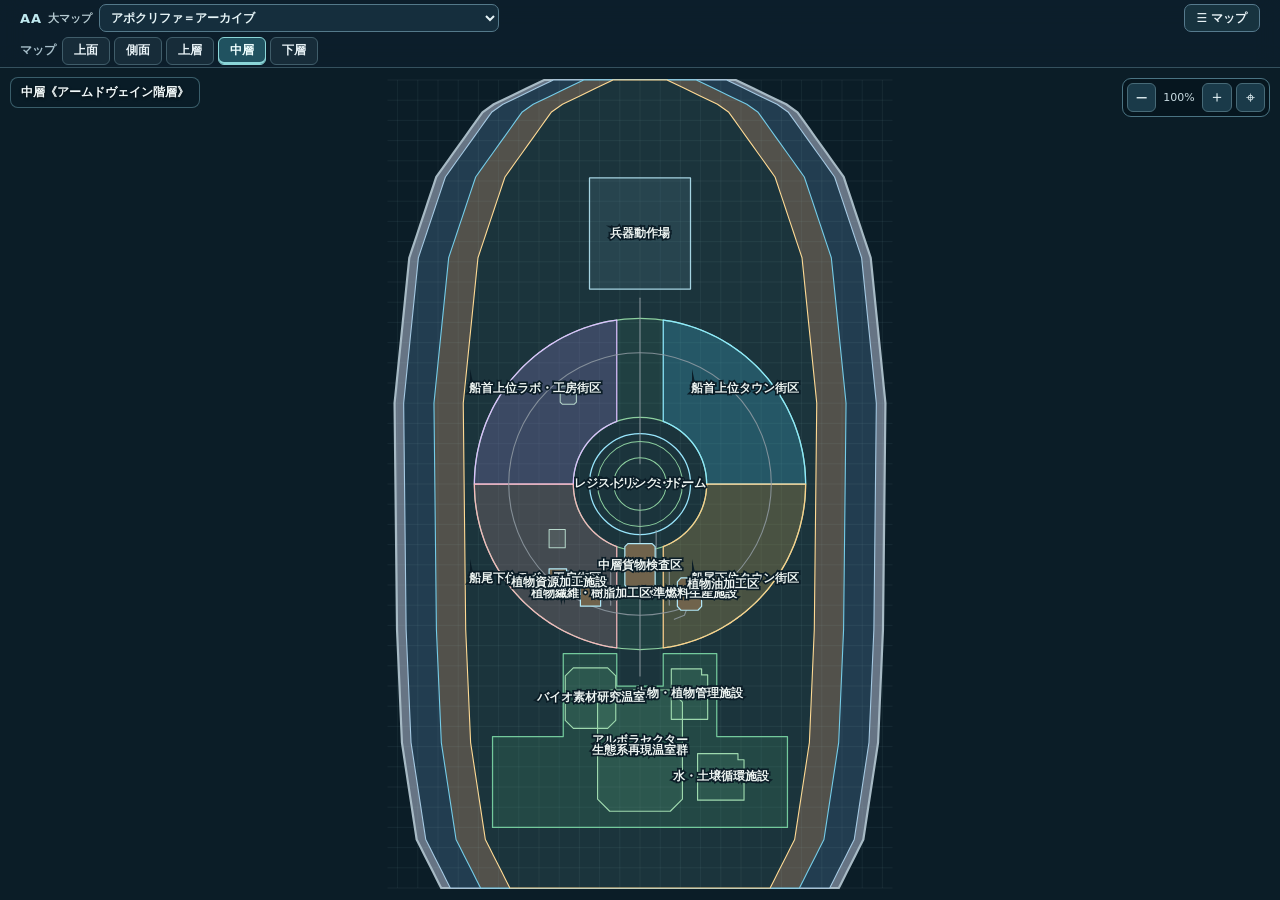
==== commit e90b36c3: "Remove obsolete map-specific root UI and point entry to generic viewer" ====
--- a/index.html
+++ b/index.html
@@ -1,19 +1,8 @@
 <!doctype html>
-<html lang="ja">
-<head>
-<meta charset="utf-8">
+<html lang="ja"><head><meta charset="utf-8">
 <meta name="viewport" content="width=device-width,initial-scale=1">
-<meta http-equiv="refresh" content="0; url=./rebuild/header.html">
-<title>AAマップ｜新しいマップ画面へ移動</title>
-<style>
-body{margin:0;background:#08151d;color:#e9f3f7;font:16px system-ui,sans-serif;display:grid;min-height:100vh;place-items:center}
-a{color:#9ce1e3}
-</style>
-<script>
-/* The previous full map was preserved in backup/live-before-new-header-2026-11-08.
-   The new map engine is being implemented separately; do not load legacy UI here. */
-location.replace(new URL('./rebuild/header.html'+location.hash,location.href));
-</script>
-</head>
-<body><p>新しいマップ画面に移動します。<a href="./rebuild/header.html">2行ヘッダーの画面を開く</a></p></body>
-</html>
+<meta http-equiv="refresh" content="0;url=./rebuild/header.html">
+<title>汎用マップ表示｜MyMapCreater</title>
+<script>location.replace("./rebuild/header.html"+location.search+location.hash);</script>
+<style>body{margin:0;background:#08151d;color:#e8f3f7;font:14px system-ui;display:grid;min-height:100vh;place-items:center}a{color:#9ce1e3}</style>
+</head><body><p>マップ表示画面へ移動します。<a href="./rebuild/header.html">マップを開く</a></p></body></html>
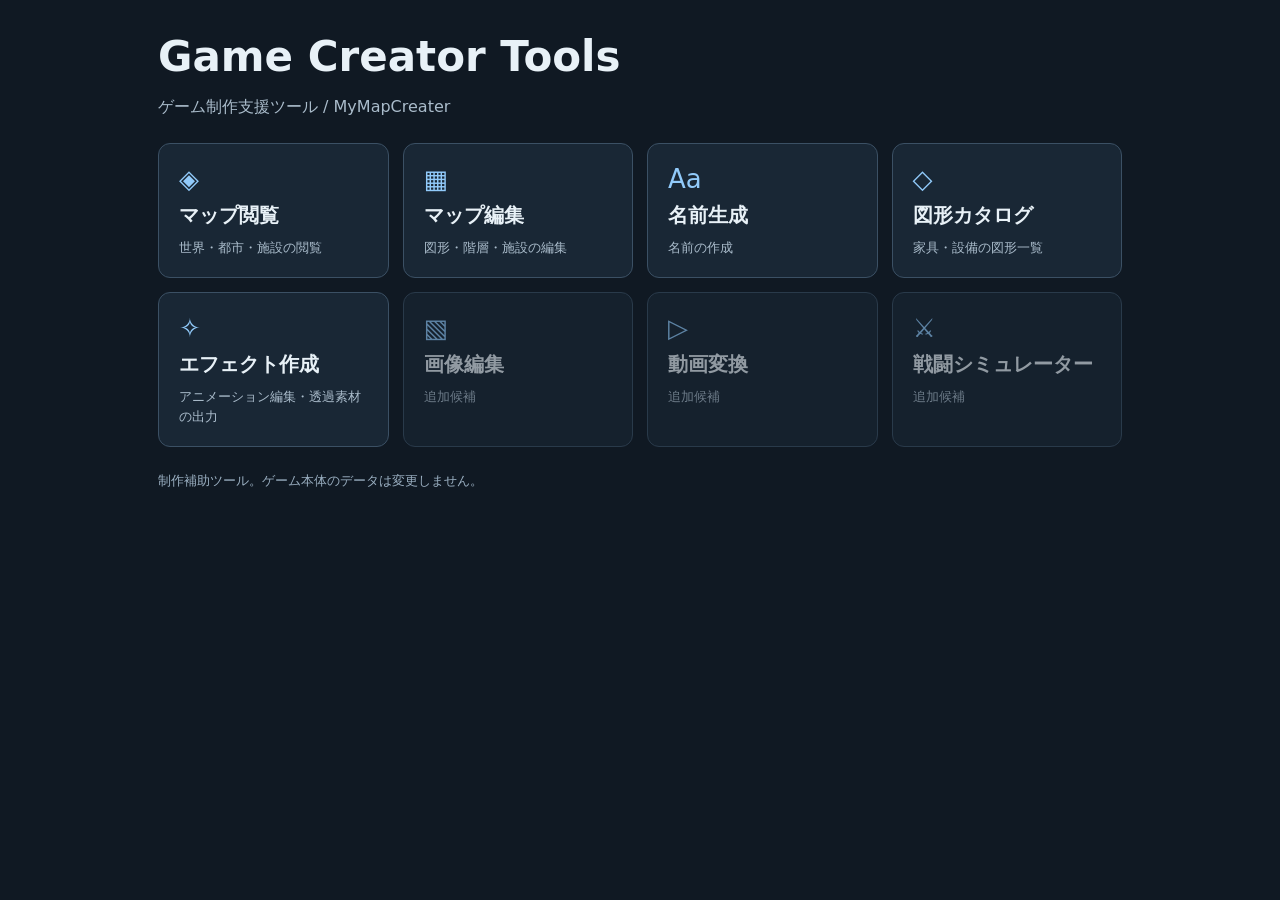
==== commit c6db3eea: "Add creator tools portal and Canvas effect editor v1" ====
--- a/index.html
+++ b/index.html
@@ -1,8 +1,11 @@
 <!doctype html>
-<html lang="ja"><head><meta charset="utf-8">
-<meta name="viewport" content="width=device-width,initial-scale=1">
-<meta http-equiv="refresh" content="0;url=./rebuild/header.html">
-<title>汎用マップ表示｜MyMapCreater</title>
-<script>location.replace("./rebuild/header.html"+location.search+location.hash);</script>
-<style>body{margin:0;background:#08151d;color:#e8f3f7;font:14px system-ui;display:grid;min-height:100vh;place-items:center}a{color:#9ce1e3}</style>
-</head><body><p>マップ表示画面へ移動します。<a href="./rebuild/header.html">マップを開く</a></p></body></html>+<html lang="ja"><head><meta charset="utf-8"><meta name="viewport" content="width=device-width,initial-scale=1"><title>Game Creator Tools | MyMapCreater</title><style>
+*{box-sizing:border-box}body{margin:0;background:#101923;color:#e8f1f7;font:16px system-ui}main{max-width:1000px;margin:auto;padding:32px 18px}h1{margin:0;font-size:clamp(26px,5vw,42px)}p{color:#aabccb}section{display:grid;grid-template-columns:repeat(auto-fit,minmax(210px,1fr));gap:14px;margin-top:25px}a,article{display:block;padding:20px;border:1px solid #3b5064;border-radius:12px;background:#192735;color:inherit;text-decoration:none}a:hover,a:focus-visible{border-color:#8ed4ff;background:#243d50}strong{display:block;font-size:20px;margin:8px 0}small{color:#aabccb}article{opacity:.6}footer{margin-top:25px;color:#9aafc1;font-size:13px}.symbol{font-size:26px;color:#91cafa}
+</style></head><body><main><h1>Game Creator Tools</h1><p>ゲーム制作支援ツール / MyMapCreater</p><section aria-label="ツール一覧">
+<a id="map" href="./rebuild/header.html"><span class="symbol">◈</span><strong>マップ閲覧</strong><small>世界・都市・施設の閲覧</small></a>
+<a href="./rebuild/editor.html"><span class="symbol">▦</span><strong>マップ編集</strong><small>図形・階層・施設の編集</small></a>
+<a href="./rebuild/name-generator.html"><span class="symbol">Aa</span><strong>名前生成</strong><small>名前の作成</small></a>
+<a href="./rebuild/shape-catalog.html"><span class="symbol">◇</span><strong>図形カタログ</strong><small>家具・設備の図形一覧</small></a>
+<a href="./tools/effect-creator/index.html"><span class="symbol">✧</span><strong>エフェクト作成</strong><small>アニメーション編集・透過素材の出力</small></a>
+<article><span class="symbol">▧</span><strong>画像編集</strong><small>追加候補</small></article><article><span class="symbol">▷</span><strong>動画変換</strong><small>追加候補</small></article><article><span class="symbol">⚔</span><strong>戦闘シミュレーター</strong><small>追加候補</small></article>
+</section><footer>制作補助ツール。ゲーム本体のデータは変更しません。</footer></main><script>document.getElementById('map').href='./rebuild/header.html'+location.search+location.hash;</script></body></html>
